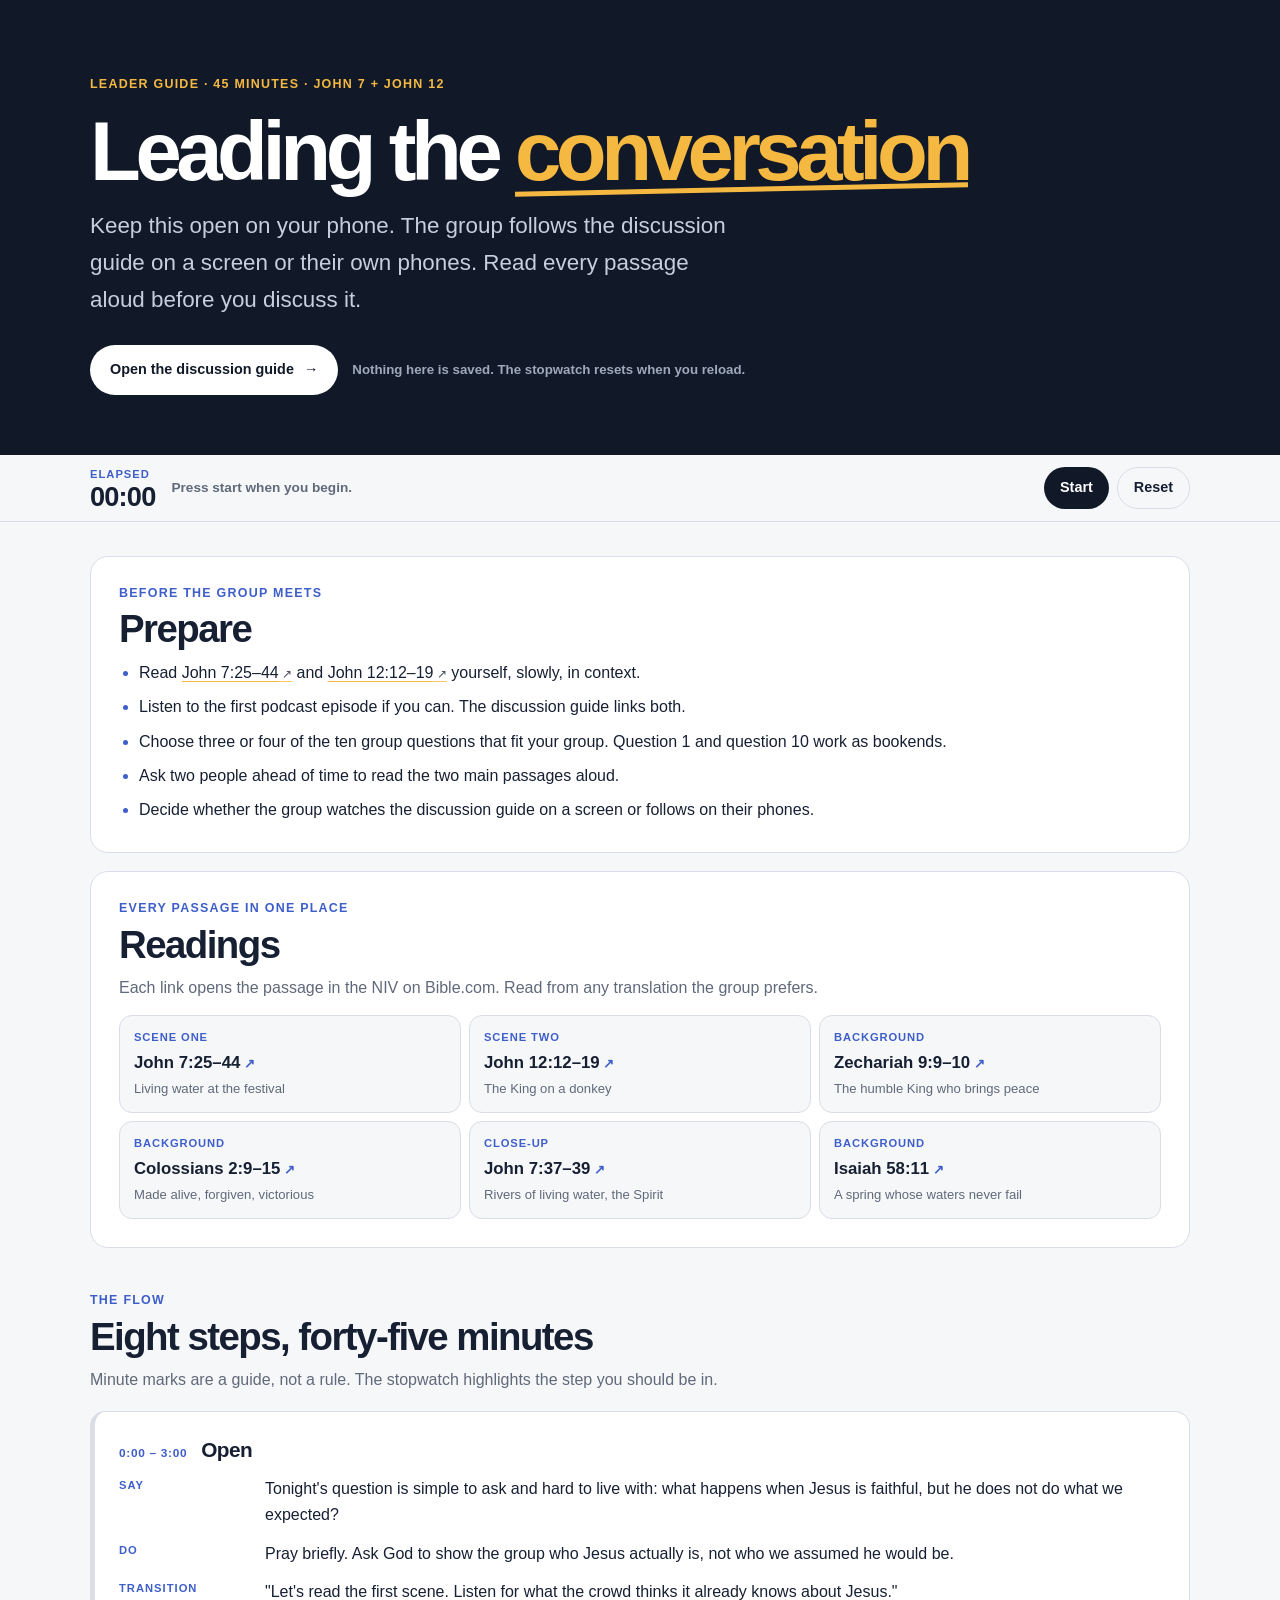
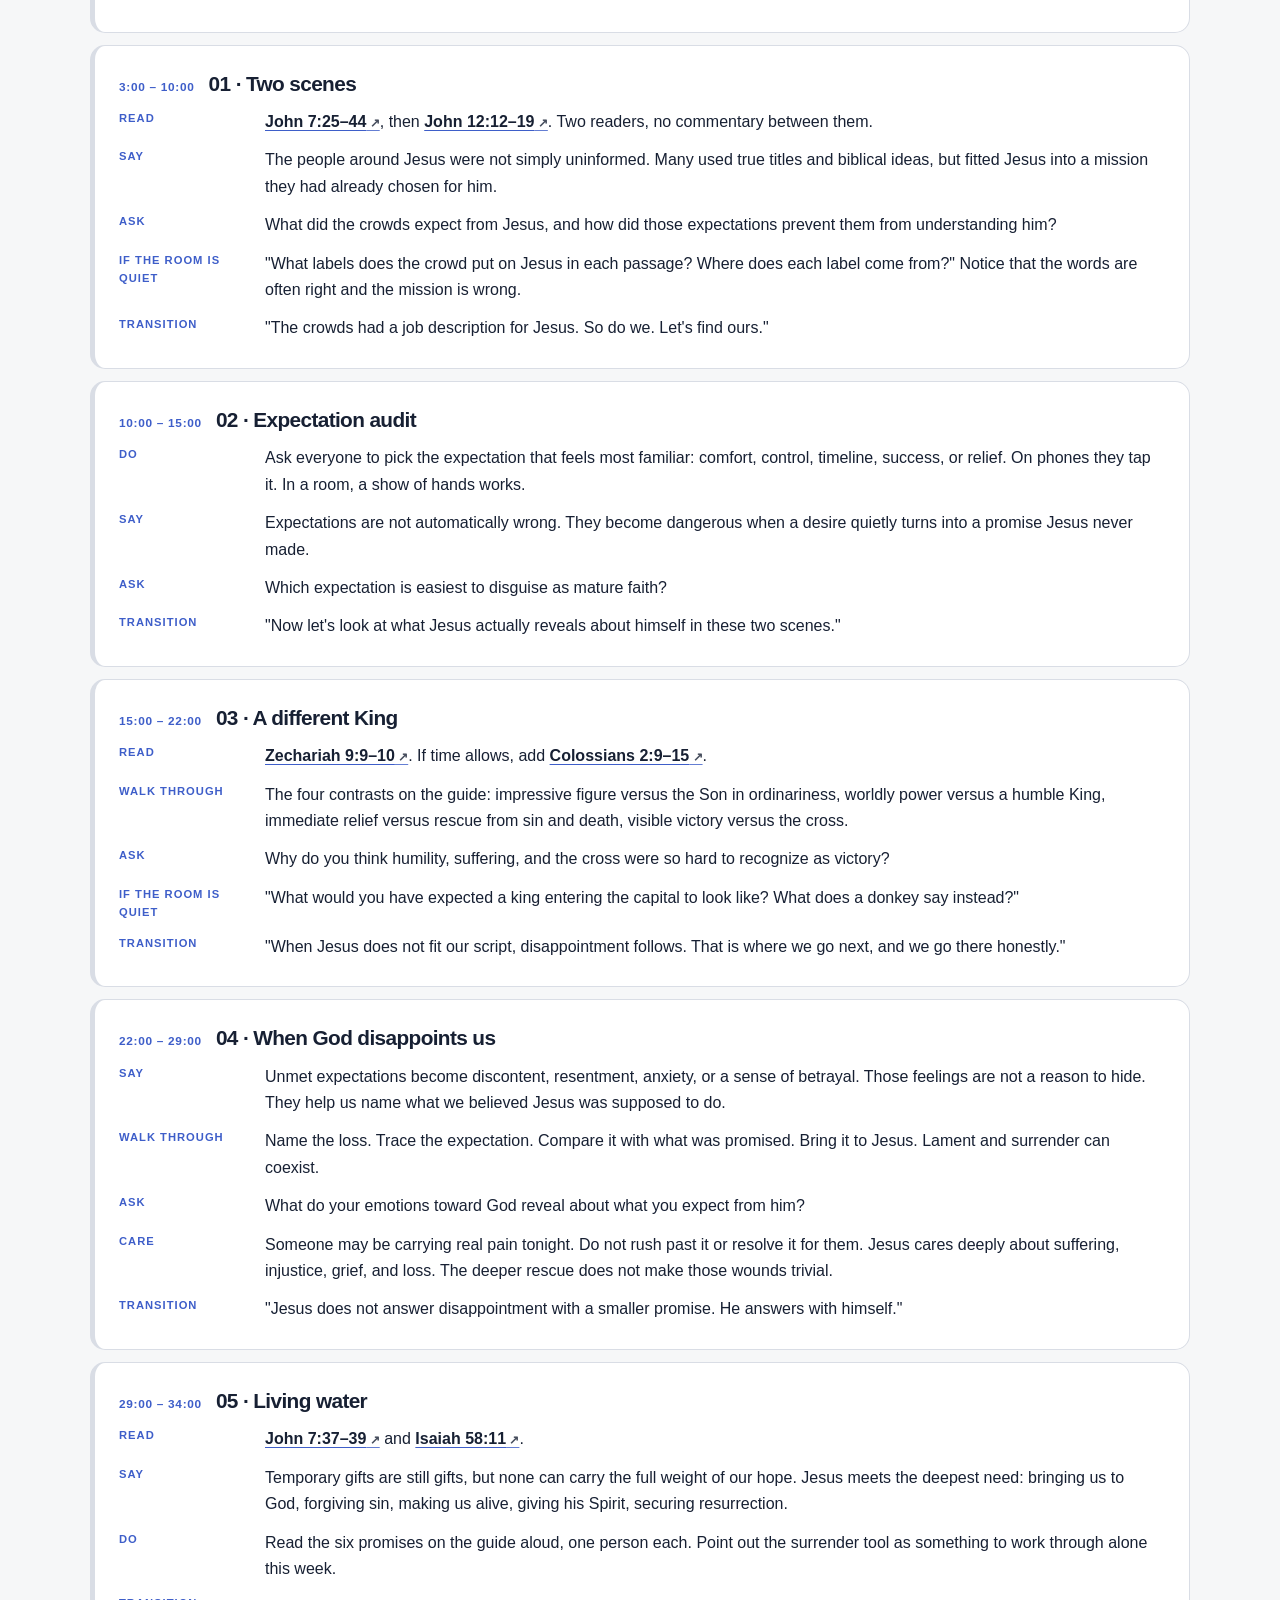
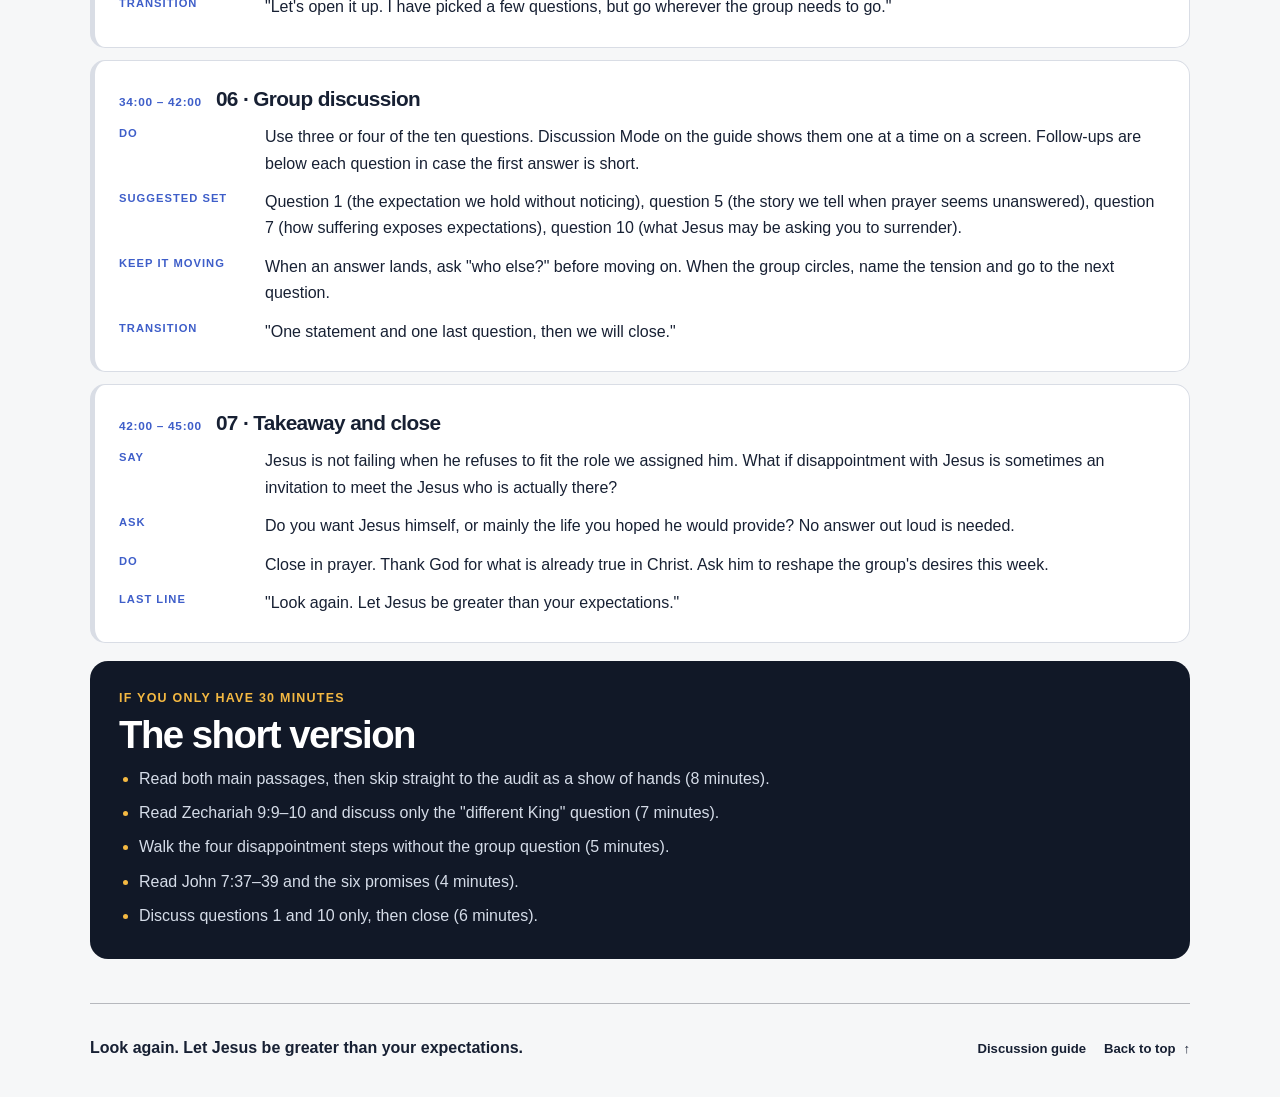
==== leader.html @ a80c746d "Add leader guide page and link every Scripture reference to Bible.com - leader.html: eight-step flow" ====
<!doctype html>
<html lang="en">
  <head>
    <meta charset="utf-8">
    <meta name="viewport" content="width=device-width, initial-scale=1">
    <meta name="theme-color" content="#111827">
    <meta name="description" content="Leader notes for the small-group discussion Are Your Expectations Keeping You from Jesus? Timings, readings, transitions, and a stopwatch.">
    <meta name="robots" content="noindex">
    <title>Leader Guide · Are Your Expectations Keeping You from Jesus?</title>
    <link rel="icon" type="image/svg+xml" href="data:image/svg+xml,%3Csvg xmlns='http://www.w3.org/2000/svg' viewBox='0 0 64 64'%3E%3Crect width='64' height='64' rx='16' fill='%23111827'/%3E%3Cpath d='M17 21h30M17 32h20M17 43h12' stroke='%23f5b942' stroke-width='6' stroke-linecap='round'/%3E%3C/svg%3E">
    <link rel="stylesheet" href="styles.css">
    <script src="leader.js" defer></script>
  </head>
  <body class="leader">
    <a class="skip-link" href="#flow">Skip to the flow</a>

    <header class="hero leader-hero" id="top">
      <div class="hero__inner shell">
        <p class="eyebrow">Leader guide · 45 minutes · John 7 + John 12</p>
        <h1>Leading the <span>conversation</span></h1>
        <p class="hero__prompt">Keep this open on your phone. The group follows the discussion guide on a screen or their own phones. Read every passage aloud before you discuss it.</p>
        <div class="hero__actions">
          <a class="button button--light" href="index.html">Open the discussion guide <span aria-hidden="true">→</span></a>
          <p>Nothing here is saved. The stopwatch resets when you reload.</p>
        </div>
      </div>
    </header>

    <div class="leader-bar" aria-label="Stopwatch">
      <div class="leader-bar__inner shell">
        <div class="leader-bar__clock">
          <span class="leader-bar__label">Elapsed</span>
          <strong id="clock" aria-live="off">00:00</strong>
        </div>
        <p class="leader-bar__now" id="clock-now" aria-live="polite">Press start when you begin.</p>
        <div class="leader-bar__actions">
          <button type="button" class="button button--navy" id="clock-toggle" aria-pressed="false">Start</button>
          <button type="button" class="button button--outline" id="clock-reset">Reset</button>
        </div>
      </div>
    </div>

    <main class="shell leader-main">
      <section class="leader-panel" aria-labelledby="prep-title">
        <p class="section-number">Before the group meets</p>
        <h2 id="prep-title">Prepare</h2>
        <ul class="leader-checklist">
          <li>Read <a class="verse-link" href="https://www.bible.com/bible/111/JHN.7.25-44.NIV" target="_blank" rel="noopener noreferrer">John 7:25–44</a> and <a class="verse-link" href="https://www.bible.com/bible/111/JHN.12.12-19.NIV" target="_blank" rel="noopener noreferrer">John 12:12–19</a> yourself, slowly, in context.</li>
          <li>Listen to the first podcast episode if you can. The discussion guide links both.</li>
          <li>Choose three or four of the ten group questions that fit your group. Question 1 and question 10 work as bookends.</li>
          <li>Ask two people ahead of time to read the two main passages aloud.</li>
          <li>Decide whether the group watches the discussion guide on a screen or follows on their phones.</li>
        </ul>
      </section>

      <section class="leader-panel leader-panel--passages" aria-labelledby="passages-title">
        <p class="section-number">Every passage in one place</p>
        <h2 id="passages-title">Readings</h2>
        <p class="leader-panel__note">Each link opens the passage in the NIV on Bible.com. Read from any translation the group prefers.</p>
        <ul class="leader-passages">
          <li><a href="https://www.bible.com/bible/111/JHN.7.25-44.NIV" target="_blank" rel="noopener noreferrer"><span>Scene one</span><strong>John 7:25–44</strong><small>Living water at the festival</small></a></li>
          <li><a href="https://www.bible.com/bible/111/JHN.12.12-19.NIV" target="_blank" rel="noopener noreferrer"><span>Scene two</span><strong>John 12:12–19</strong><small>The King on a donkey</small></a></li>
          <li><a href="https://www.bible.com/bible/111/ZEC.9.9-10.NIV" target="_blank" rel="noopener noreferrer"><span>Background</span><strong>Zechariah 9:9–10</strong><small>The humble King who brings peace</small></a></li>
          <li><a href="https://www.bible.com/bible/111/COL.2.9-15.NIV" target="_blank" rel="noopener noreferrer"><span>Background</span><strong>Colossians 2:9–15</strong><small>Made alive, forgiven, victorious</small></a></li>
          <li><a href="https://www.bible.com/bible/111/JHN.7.37-39.NIV" target="_blank" rel="noopener noreferrer"><span>Close-up</span><strong>John 7:37–39</strong><small>Rivers of living water, the Spirit</small></a></li>
          <li><a href="https://www.bible.com/bible/111/ISA.58.11.NIV" target="_blank" rel="noopener noreferrer"><span>Background</span><strong>Isaiah 58:11</strong><small>A spring whose waters never fail</small></a></li>
        </ul>
      </section>

      <section aria-labelledby="flow-title" id="flow">
        <header class="leader-flow-heading">
          <p class="section-number">The flow</p>
          <h2 id="flow-title">Eight steps, forty-five minutes</h2>
          <p>Minute marks are a guide, not a rule. The stopwatch highlights the step you should be in.</p>
        </header>

        <ol class="leader-flow">
          <li class="leader-step" data-start="0" data-end="3">
            <div class="leader-step__head">
              <span class="leader-step__time">0:00 – 3:00</span>
              <h3>Open</h3>
            </div>
            <dl>
              <dt>Say</dt>
              <dd>Tonight's question is simple to ask and hard to live with: what happens when Jesus is faithful, but he does not do what we expected?</dd>
              <dt>Do</dt>
              <dd>Pray briefly. Ask God to show the group who Jesus actually is, not who we assumed he would be.</dd>
              <dt>Transition</dt>
              <dd>"Let's read the first scene. Listen for what the crowd thinks it already knows about Jesus."</dd>
            </dl>
          </li>

          <li class="leader-step" data-start="3" data-end="10">
            <div class="leader-step__head">
              <span class="leader-step__time">3:00 – 10:00</span>
              <h3>01 · Two scenes</h3>
            </div>
            <dl>
              <dt>Read</dt>
              <dd><a class="verse-link" href="https://www.bible.com/bible/111/JHN.7.25-44.NIV" target="_blank" rel="noopener noreferrer">John 7:25–44</a>, then <a class="verse-link" href="https://www.bible.com/bible/111/JHN.12.12-19.NIV" target="_blank" rel="noopener noreferrer">John 12:12–19</a>. Two readers, no commentary between them.</dd>
              <dt>Say</dt>
              <dd>The people around Jesus were not simply uninformed. Many used true titles and biblical ideas, but fitted Jesus into a mission they had already chosen for him.</dd>
              <dt>Ask</dt>
              <dd>What did the crowds expect from Jesus, and how did those expectations prevent them from understanding him?</dd>
              <dt>If the room is quiet</dt>
              <dd>"What labels does the crowd put on Jesus in each passage? Where does each label come from?" Notice that the words are often right and the mission is wrong.</dd>
              <dt>Transition</dt>
              <dd>"The crowds had a job description for Jesus. So do we. Let's find ours."</dd>
            </dl>
          </li>

          <li class="leader-step" data-start="10" data-end="15">
            <div class="leader-step__head">
              <span class="leader-step__time">10:00 – 15:00</span>
              <h3>02 · Expectation audit</h3>
            </div>
            <dl>
              <dt>Do</dt>
              <dd>Ask everyone to pick the expectation that feels most familiar: comfort, control, timeline, success, or relief. On phones they tap it. In a room, a show of hands works.</dd>
              <dt>Say</dt>
              <dd>Expectations are not automatically wrong. They become dangerous when a desire quietly turns into a promise Jesus never made.</dd>
              <dt>Ask</dt>
              <dd>Which expectation is easiest to disguise as mature faith?</dd>
              <dt>Transition</dt>
              <dd>"Now let's look at what Jesus actually reveals about himself in these two scenes."</dd>
            </dl>
          </li>

          <li class="leader-step" data-start="15" data-end="22">
            <div class="leader-step__head">
              <span class="leader-step__time">15:00 – 22:00</span>
              <h3>03 · A different King</h3>
            </div>
            <dl>
              <dt>Read</dt>
              <dd><a class="verse-link" href="https://www.bible.com/bible/111/ZEC.9.9-10.NIV" target="_blank" rel="noopener noreferrer">Zechariah 9:9–10</a>. If time allows, add <a class="verse-link" href="https://www.bible.com/bible/111/COL.2.9-15.NIV" target="_blank" rel="noopener noreferrer">Colossians 2:9–15</a>.</dd>
              <dt>Walk through</dt>
              <dd>The four contrasts on the guide: impressive figure versus the Son in ordinariness, worldly power versus a humble King, immediate relief versus rescue from sin and death, visible victory versus the cross.</dd>
              <dt>Ask</dt>
              <dd>Why do you think humility, suffering, and the cross were so hard to recognize as victory?</dd>
              <dt>If the room is quiet</dt>
              <dd>"What would you have expected a king entering the capital to look like? What does a donkey say instead?"</dd>
              <dt>Transition</dt>
              <dd>"When Jesus does not fit our script, disappointment follows. That is where we go next, and we go there honestly."</dd>
            </dl>
          </li>

          <li class="leader-step" data-start="22" data-end="29">
            <div class="leader-step__head">
              <span class="leader-step__time">22:00 – 29:00</span>
              <h3>04 · When God disappoints us</h3>
            </div>
            <dl>
              <dt>Say</dt>
              <dd>Unmet expectations become discontent, resentment, anxiety, or a sense of betrayal. Those feelings are not a reason to hide. They help us name what we believed Jesus was supposed to do.</dd>
              <dt>Walk through</dt>
              <dd>Name the loss. Trace the expectation. Compare it with what was promised. Bring it to Jesus. Lament and surrender can coexist.</dd>
              <dt>Ask</dt>
              <dd>What do your emotions toward God reveal about what you expect from him?</dd>
              <dt>Care</dt>
              <dd>Someone may be carrying real pain tonight. Do not rush past it or resolve it for them. Jesus cares deeply about suffering, injustice, grief, and loss. The deeper rescue does not make those wounds trivial.</dd>
              <dt>Transition</dt>
              <dd>"Jesus does not answer disappointment with a smaller promise. He answers with himself."</dd>
            </dl>
          </li>

          <li class="leader-step" data-start="29" data-end="34">
            <div class="leader-step__head">
              <span class="leader-step__time">29:00 – 34:00</span>
              <h3>05 · Living water</h3>
            </div>
            <dl>
              <dt>Read</dt>
              <dd><a class="verse-link" href="https://www.bible.com/bible/111/JHN.7.37-39.NIV" target="_blank" rel="noopener noreferrer">John 7:37–39</a> and <a class="verse-link" href="https://www.bible.com/bible/111/ISA.58.11.NIV" target="_blank" rel="noopener noreferrer">Isaiah 58:11</a>.</dd>
              <dt>Say</dt>
              <dd>Temporary gifts are still gifts, but none can carry the full weight of our hope. Jesus meets the deepest need: bringing us to God, forgiving sin, making us alive, giving his Spirit, securing resurrection.</dd>
              <dt>Do</dt>
              <dd>Read the six promises on the guide aloud, one person each. Point out the surrender tool as something to work through alone this week.</dd>
              <dt>Transition</dt>
              <dd>"Let's open it up. I have picked a few questions, but go wherever the group needs to go."</dd>
            </dl>
          </li>

          <li class="leader-step" data-start="34" data-end="42">
            <div class="leader-step__head">
              <span class="leader-step__time">34:00 – 42:00</span>
              <h3>06 · Group discussion</h3>
            </div>
            <dl>
              <dt>Do</dt>
              <dd>Use three or four of the ten questions. Discussion Mode on the guide shows them one at a time on a screen. Follow-ups are below each question in case the first answer is short.</dd>
              <dt>Suggested set</dt>
              <dd>Question 1 (the expectation we hold without noticing), question 5 (the story we tell when prayer seems unanswered), question 7 (how suffering exposes expectations), question 10 (what Jesus may be asking you to surrender).</dd>
              <dt>Keep it moving</dt>
              <dd>When an answer lands, ask "who else?" before moving on. When the group circles, name the tension and go to the next question.</dd>
              <dt>Transition</dt>
              <dd>"One statement and one last question, then we will close."</dd>
            </dl>
          </li>

          <li class="leader-step" data-start="42" data-end="45">
            <div class="leader-step__head">
              <span class="leader-step__time">42:00 – 45:00</span>
              <h3>07 · Takeaway and close</h3>
            </div>
            <dl>
              <dt>Say</dt>
              <dd>Jesus is not failing when he refuses to fit the role we assigned him. What if disappointment with Jesus is sometimes an invitation to meet the Jesus who is actually there?</dd>
              <dt>Ask</dt>
              <dd>Do you want Jesus himself, or mainly the life you hoped he would provide? No answer out loud is needed.</dd>
              <dt>Do</dt>
              <dd>Close in prayer. Thank God for what is already true in Christ. Ask him to reshape the group's desires this week.</dd>
              <dt>Last line</dt>
              <dd>"Look again. Let Jesus be greater than your expectations."</dd>
            </dl>
          </li>
        </ol>
      </section>

      <section class="leader-panel leader-panel--short" aria-labelledby="short-title">
        <p class="section-number">If you only have 30 minutes</p>
        <h2 id="short-title">The short version</h2>
        <ul class="leader-checklist">
          <li>Read both main passages, then skip straight to the audit as a show of hands (8 minutes).</li>
          <li>Read Zechariah 9:9–10 and discuss only the "different King" question (7 minutes).</li>
          <li>Walk the four disappointment steps without the group question (5 minutes).</li>
          <li>Read John 7:37–39 and the six promises (4 minutes).</li>
          <li>Discuss questions 1 and 10 only, then close (6 minutes).</li>
        </ul>
      </section>

      <footer class="site-footer leader-footer">
        <p>Look again. Let Jesus be greater than your expectations.</p>
        <div class="site-footer__links">
          <a href="index.html">Discussion guide</a>
          <a href="#top">Back to top <span aria-hidden="true">↑</span></a>
        </div>
      </footer>
    </main>
  </body>
</html>
---- styles.css ----
:root {
  color-scheme: light;
  --navy: #111827;
  --navy-soft: #1b2740;
  --paper: #f6f7f8;
  --white: #ffffff;
  --card: #ffffff;
  --soft: #e9edf3;
  --ink: #172033;
  --muted: #60697a;
  --line: #d9dde5;
  --yellow: #f5b942;
  --yellow-soft: #fff2ca;
  --blue: #3e5ec9;
  --radius: 18px;
  --shell: 1100px;
  --font: Inter, ui-sans-serif, -apple-system, BlinkMacSystemFont, "Segoe UI", sans-serif;
}

*,
*::before,
*::after {
  box-sizing: border-box;
}

html {
  scroll-behavior: smooth;
}

body {
  margin: 0;
  background: var(--paper);
  color: var(--ink);
  font-family: var(--font);
  font-size: 16px;
  line-height: 1.65;
  -webkit-font-smoothing: antialiased;
}

body.dialog-open {
  overflow: hidden;
}

button,
a {
  -webkit-tap-highlight-color: transparent;
}

button {
  font: inherit;
}

.shell {
  width: min(100% - 34px, var(--shell));
  margin-inline: auto;
}

.skip-link {
  position: fixed;
  z-index: 100;
  top: 10px;
  left: 10px;
  transform: translateY(-160%);
  padding: 10px 14px;
  border-radius: 10px;
  background: var(--yellow);
  color: var(--navy);
  font-weight: 800;
}

.skip-link:focus {
  transform: translateY(0);
}

.hero {
  min-height: min(760px, 100vh);
  min-height: min(760px, 100svh);
  display: grid;
  align-items: center;
  overflow: hidden;
  background: var(--navy);
  color: var(--white);
}

.hero__inner {
  padding-block: 54px 44px;
}

.eyebrow,
.section-number,
.scene-card__label,
.big-question > p {
  margin: 0;
  color: var(--yellow);
  font-size: 0.78rem;
  font-weight: 800;
  letter-spacing: 0.1em;
  line-height: 1.35;
  text-transform: uppercase;
}

.hero h1 {
  max-width: 940px;
  margin: 20px 0 18px;
  font-size: clamp(2.8rem, 12.8vw, 7rem);
  font-weight: 700;
  letter-spacing: -0.065em;
  line-height: 0.93;
  text-wrap: balance;
}

.hero h1 span {
  position: relative;
  color: var(--yellow);
}

.hero h1 span::after {
  content: "";
  position: absolute;
  right: 0;
  bottom: 0.08em;
  left: 0;
  height: 0.055em;
  background: currentColor;
  transform: rotate(-1.2deg);
}

.hero__prompt {
  max-width: 650px;
  margin: 0 0 26px;
  color: #c7cfdd;
  font-size: clamp(1.05rem, 4.4vw, 1.4rem);
}

.passage-pair {
  max-width: 760px;
  display: grid;
  gap: 1px;
  overflow: hidden;
  border: 1px solid rgba(255, 255, 255, 0.14);
  border-radius: var(--radius);
  background: rgba(255, 255, 255, 0.14);
}

.passage-pair article {
  padding: 17px 18px;
  background: var(--navy-soft);
}

.passage-pair span,
.passage-pair strong,
.passage-pair p {
  display: block;
}

.passage-pair span {
  color: #9ea9bc;
  font-size: 0.74rem;
  font-weight: 800;
  letter-spacing: 0.08em;
  text-transform: uppercase;
}

.passage-pair strong {
  margin-top: 3px;
  font-size: 1.22rem;
}

.passage-pair p {
  margin: 2px 0 0;
  color: #bec7d6;
  font-size: 0.88rem;
}

.hero__actions {
  display: flex;
  flex-direction: column;
  align-items: flex-start;
  gap: 14px;
  margin-top: 24px;
}

.hero__actions > p {
  margin: 0;
  color: #9ea9bc;
  font-size: 0.83rem;
  font-weight: 600;
}

.button {
  min-height: 48px;
  display: inline-flex;
  align-items: center;
  justify-content: center;
  gap: 10px;
  border: 1px solid transparent;
  border-radius: 999px;
  padding: 12px 19px;
  font-size: 0.9rem;
  font-weight: 800;
  text-decoration: none;
}

.button--light {
  background: var(--white);
  color: var(--navy);
}

.button--navy {
  border: 0;
  background: var(--navy);
  color: #ffffff;
  cursor: pointer;
}

.button--outline {
  border-color: var(--line);
  background: transparent;
  color: var(--ink);
  cursor: pointer;
}

.button:focus-visible,
.section-nav a:focus-visible,
.audit-option:focus-visible,
.surrender-list button:focus-visible,
.question-card button:focus-visible,
.discussion-dialog button:focus-visible,
.source-links a:focus-visible {
  outline: 3px solid var(--yellow);
  outline-offset: 3px;
}

.button:active,
.section-nav a:active,
.audit-option:active,
.surrender-list button:active,
.question-card button:active,
.source-links a:active {
  transform: translateY(1px);
}

.section-nav {
  position: sticky;
  z-index: 50;
  top: 0;
  height: 60px;
  border-bottom: 1px solid var(--line);
  background: var(--paper);
  background: color-mix(in srgb, var(--paper) 92%, transparent);
  -webkit-backdrop-filter: blur(16px);
  backdrop-filter: blur(16px);
}

.reading-progress {
  position: absolute;
  right: 0;
  bottom: 0;
  left: 0;
  height: 2px;
}

.reading-progress span {
  display: block;
  width: 0;
  height: 100%;
  background: var(--blue);
}

.section-nav__scroll {
  height: 100%;
  display: flex;
  align-items: center;
  gap: 8px;
  overflow-x: auto;
  scrollbar-width: none;
  scroll-snap-type: x proximity;
}

.section-nav__scroll::-webkit-scrollbar {
  display: none;
}

.section-nav a {
  min-height: 38px;
  flex: 0 0 auto;
  display: inline-flex;
  align-items: center;
  gap: 7px;
  border: 1px solid var(--line);
  border-radius: 999px;
  padding: 8px 13px;
  background: var(--card);
  color: var(--muted);
  font-size: 0.8rem;
  font-weight: 700;
  line-height: 1;
  scroll-snap-align: center;
  text-decoration: none;
}

.section-nav a span {
  color: var(--blue);
  font-size: 0.72rem;
}

.section-nav a[aria-current="true"] {
  border-color: var(--navy);
  background: var(--navy);
  color: #ffffff;
}

.section-nav a[aria-current="true"] span {
  color: var(--yellow);
}

.content-section {
  padding-block: 82px;
  scroll-margin-top: 74px;
}

.content-section + .content-section {
  border-top: 1px solid var(--line);
}

.section-heading {
  max-width: 790px;
  margin-bottom: 28px;
}

.section-heading h2 {
  margin: 12px 0 15px;
  font-size: clamp(2rem, 8vw, 4.3rem);
  letter-spacing: -0.055em;
  line-height: 1.02;
}

.section-heading > p:last-child {
  margin: 0;
  color: var(--muted);
  font-size: 1.05rem;
}

.section-number {
  color: var(--blue);
}

.scene-grid {
  display: grid;
  gap: 12px;
}

.scene-card {
  min-height: 280px;
  display: flex;
  flex-direction: column;
  justify-content: flex-end;
  padding: 24px 21px;
  border: 1px solid var(--line);
  border-radius: var(--radius);
  background: var(--card);
}

.scene-card--accent {
  border-color: var(--yellow);
  background: var(--yellow-soft);
}

.scene-card__label {
  color: var(--blue);
}

.scene-card h3 {
  margin: 10px 0 9px;
  font-size: 1.55rem;
  letter-spacing: -0.035em;
  line-height: 1.1;
}

.scene-card p:last-child {
  margin: 0;
  color: var(--muted);
}

.big-question {
  margin-top: 16px;
  padding: 26px 22px;
  border-radius: var(--radius);
  background: var(--navy);
  color: var(--white);
}

.big-question h3 {
  max-width: 820px;
  margin: 12px 0 0;
  font-size: clamp(1.55rem, 6vw, 2.7rem);
  letter-spacing: -0.035em;
  line-height: 1.22;
  text-wrap: balance;
}

.audit-section {
  background: var(--card);
}

.audit-layout {
  display: grid;
  gap: 18px;
}

.audit-options {
  display: grid;
  gap: 9px;
}

.audit-option {
  width: 100%;
  min-height: 88px;
  display: grid;
  grid-template-columns: 32px 1fr;
  align-items: center;
  column-gap: 8px;
  border: 1px solid var(--line);
  border-radius: 14px;
  padding: 15px 16px;
  background: var(--paper);
  color: var(--ink);
  cursor: pointer;
  text-align: left;
  transition: border-color 160ms ease, background-color 160ms ease, transform 160ms ease;
}

.audit-option:hover {
  transform: translateY(-1px);
}

.audit-option[aria-pressed="true"] {
  border-color: var(--yellow);
  background: var(--yellow-soft);
}

.audit-option > span {
  grid-row: 1 / 3;
  color: var(--blue);
  font-size: 0.77rem;
  font-weight: 800;
}

.audit-option strong,
.audit-option small {
  display: block;
}

.audit-option strong {
  font-size: 1rem;
}

.audit-option small {
  color: var(--muted);
  font-size: 0.82rem;
  line-height: 1.45;
}

.audit-response {
  min-height: 330px;
  display: flex;
  flex-direction: column;
  justify-content: flex-end;
  padding: 26px 22px;
  border-radius: var(--radius);
  background: var(--navy);
  color: #ffffff;
}

.audit-response__label,
.audit-prompt span {
  color: var(--yellow);
  font-size: 0.76rem;
  font-weight: 800;
  letter-spacing: 0.09em;
  text-transform: uppercase;
}

.audit-response h3 {
  margin: 10px 0 8px;
  font-size: clamp(1.6rem, 6vw, 2.5rem);
  letter-spacing: -0.04em;
  line-height: 1.1;
}

.audit-response > p:not(.audit-response__label) {
  margin: 0;
  color: #bdc6d5;
}

.audit-prompt {
  margin-top: 25px;
  padding-top: 19px;
  border-top: 1px solid rgba(255, 255, 255, 0.16);
}

.audit-prompt p {
  margin: 6px 0 0;
  font-size: 1.05rem;
  font-weight: 700;
  line-height: 1.4;
}

.discussion-prompt {
  display: grid;
  gap: 8px;
  margin-top: 18px;
  padding: 20px 0;
  border-block: 1px solid var(--line);
}

.discussion-prompt span {
  color: var(--blue);
  font-size: 0.76rem;
  font-weight: 800;
  letter-spacing: 0.08em;
  text-transform: uppercase;
}

.discussion-prompt p {
  margin: 0;
  font-size: clamp(1.25rem, 4.8vw, 1.75rem);
  font-weight: 700;
  letter-spacing: -0.025em;
  line-height: 1.3;
}

.expectation-contrast {
  overflow: hidden;
  border: 1px solid var(--line);
  border-radius: var(--radius);
  background: var(--line);
}

.contrast-heading {
  position: absolute;
  width: 1px;
  height: 1px;
  overflow: hidden;
  clip: rect(0 0 0 0);
  clip-path: inset(50%);
  white-space: nowrap;
}

.expectation-contrast article {
  display: grid;
  justify-items: start;
  gap: 8px;
  padding: 22px 20px;
  background: var(--card);
}

.expectation-contrast article + article {
  margin-top: 1px;
}

.expectation-contrast article p {
  margin: 0;
}

.expectation-contrast article p:first-child {
  color: var(--muted);
}

.expectation-contrast article p:last-child {
  font-weight: 700;
}

.expectation-contrast article > span {
  color: var(--blue);
  font-size: 1.2rem;
  transform: rotate(90deg);
}

.reference-strip {
  display: flex;
  flex-wrap: wrap;
  gap: 8px;
  margin-top: 18px;
}

.reference-strip a {
  min-height: 36px;
  text-decoration: none;
  display: inline-flex;
  align-items: center;
  border: 1px solid var(--line);
  border-radius: 999px;
  padding: 8px 12px;
  background: var(--card);
  color: var(--muted);
  font-size: 0.8rem;
  font-weight: 700;
}

.reference-strip a::after {
  content: "↗";
  margin-left: 6px;
  font-size: 0.85em;
  color: var(--blue);
}

.reference-strip a:hover {
  border-color: var(--navy);
  color: var(--ink);
}

.statement-card {
  margin: 34px 0;
  padding: 0 0 0 21px;
  border-left: 5px solid var(--yellow);
}

.statement-card p {
  max-width: 850px;
  margin: 0;
  font-size: clamp(1.65rem, 6vw, 3.1rem);
  font-weight: 700;
  letter-spacing: -0.045em;
  line-height: 1.17;
}

.big-question--yellow {
  background: var(--yellow);
  color: var(--navy);
}

.big-question--yellow > p {
  color: var(--navy);
}

.disappointment-section {
  border-top: 0;
  background: var(--navy);
  color: #ffffff;
}

.section-heading--light > p:last-child {
  color: #bdc6d5;
}

.section-heading--light .section-number {
  color: var(--yellow);
}

.diagnostic-grid {
  display: grid;
  gap: 1px;
  overflow: hidden;
  border: 1px solid rgba(255, 255, 255, 0.14);
  border-radius: var(--radius);
  background: rgba(255, 255, 255, 0.14);
}

.diagnostic-grid article {
  padding: 23px 20px;
  background: var(--navy-soft);
}

.diagnostic-grid span {
  color: var(--yellow);
  font-size: 0.76rem;
  font-weight: 800;
}

.diagnostic-grid h3 {
  margin: 18px 0 7px;
  font-size: 1.23rem;
  letter-spacing: -0.02em;
}

.diagnostic-grid p {
  margin: 0;
  color: #bdc6d5;
  font-size: 0.94rem;
}

.nuance-card {
  margin-top: 18px;
  padding: 22px 20px;
  border: 1px solid rgba(245, 185, 66, 0.45);
  border-radius: var(--radius);
  background: rgba(245, 185, 66, 0.08);
}

.nuance-card p {
  margin: 0;
}

.nuance-card .nuance-card__title {
  margin: 0 0 8px;
  color: var(--yellow);
  font-size: 0.78rem;
  font-weight: 800;
  letter-spacing: 0.09em;
  text-transform: uppercase;
}

.nuance-card p:last-child {
  color: #d5dbe5;
}

.big-question--outline {
  border: 1px solid rgba(255, 255, 255, 0.2);
  background: transparent;
}

.living-water-grid {
  display: grid;
  gap: 20px;
}

.living-water-copy {
  padding: 24px 21px;
  border: 1px solid var(--line);
  border-radius: var(--radius);
  background: var(--card);
}

.living-water-copy p {
  margin: 0;
  color: var(--muted);
}

.living-water-copy p + p {
  margin-top: 16px;
}

.promise-stack {
  overflow: hidden;
  border: 1px solid var(--line);
  border-radius: var(--radius);
  background: var(--card);
}

.promise-stack__label {
  margin: 0;
  padding: 18px 19px;
  border-bottom: 1px solid var(--line);
  color: var(--blue);
  font-size: 0.77rem;
  font-weight: 800;
  letter-spacing: 0.08em;
  text-transform: uppercase;
}

.promise-stack > div {
  min-height: 55px;
  display: grid;
  grid-template-columns: 30px 1fr;
  align-items: center;
  gap: 8px;
  padding: 10px 18px;
}

.promise-stack > div + div {
  border-top: 1px solid var(--line);
}

.promise-stack span {
  color: var(--blue);
  font-size: 0.73rem;
  font-weight: 800;
}

.promise-stack p {
  margin: 0;
  font-weight: 700;
}

.surrender-tool {
  margin-top: 60px;
  padding: 25px 21px;
  border-radius: 24px;
  background: var(--navy);
  color: #ffffff;
}

.surrender-tool > header h3 {
  margin: 8px 0 5px;
  font-size: clamp(1.55rem, 5.5vw, 2.4rem);
  letter-spacing: -0.04em;
  line-height: 1.1;
}

.surrender-tool > header > p:last-child {
  margin: 0 0 20px;
  color: #aeb8c8;
  font-size: 0.9rem;
}

.surrender-tool .section-number {
  color: var(--yellow);
}

.surrender-list {
  display: grid;
  gap: 8px;
}

.surrender-item > p {
  display: none;
}

.surrender-list button {
  width: 100%;
  min-height: 80px;
  display: grid;
  grid-template-columns: 27px 1fr 32px;
  align-items: center;
  gap: 8px;
  border: 1px solid rgba(255, 255, 255, 0.14);
  border-radius: 13px;
  padding: 13px 14px;
  background: var(--navy-soft);
  color: #ffffff;
  cursor: pointer;
  text-align: left;
}

.surrender-list button[aria-expanded="true"] {
  border-color: var(--yellow);
  background: #26334d;
}

.surrender-list button > span {
  grid-row: 1 / 3;
  color: var(--yellow);
  font-size: 0.73rem;
  font-weight: 800;
}

.surrender-list strong,
.surrender-list small {
  display: block;
}

.surrender-list small {
  color: #aeb8c8;
  font-size: 0.78rem;
  line-height: 1.4;
}

.surrender-list i {
  grid-column: 3;
  grid-row: 1 / 3;
  width: 30px;
  height: 30px;
  display: grid;
  place-items: center;
  border: 1px solid rgba(255, 255, 255, 0.2);
  border-radius: 50%;
  color: var(--yellow);
  font-size: 1.15rem;
  font-style: normal;
  transition: transform 160ms ease;
}

.surrender-list button[aria-expanded="true"] i {
  transform: rotate(45deg);
}

.surrender-response {
  min-height: 52px;
  margin: 18px 0 0;
  color: #d7deea;
  font-size: 1rem;
  font-weight: 600;
}

.group-section {
  background: var(--soft);
}

.section-heading--action .button {
  margin-top: 22px;
}

.question-list {
  display: grid;
  gap: 11px;
}

.question-card {
  padding: 21px 19px;
  border: 1px solid var(--line);
  border-radius: 15px;
  background: var(--card);
}

.question-card > span {
  color: var(--blue);
  font-size: 0.76rem;
  font-weight: 800;
}

.question-card h3 {
  margin: 10px 0 8px;
  font-size: 1.13rem;
  letter-spacing: -0.022em;
  line-height: 1.4;
}

.question-card button,
.dialog-followup {
  min-height: 44px;
  display: inline-flex;
  align-items: center;
  gap: 8px;
  margin: 4px 0 -5px;
  border: 0;
  padding: 7px 0;
  background: transparent;
  color: var(--blue);
  cursor: pointer;
  font-size: 0.8rem;
  font-weight: 800;
}

.question-card button i,
.dialog-followup i {
  font-size: 1.15rem;
  font-style: normal;
  font-weight: 500;
  transition: transform 160ms ease;
}

.question-card button[aria-expanded="true"] i,
.dialog-followup[aria-expanded="true"] i {
  transform: rotate(45deg);
}

.question-card > p {
  margin: 13px 0 0;
  padding-top: 13px;
  border-top: 1px solid var(--line);
  color: var(--muted);
}

.takeaway-section {
  padding-block: 82px 26px;
  scroll-margin-top: 60px;
  background: var(--yellow);
  color: var(--navy);
}

.takeaway-heading {
  max-width: 980px;
  margin-bottom: 36px;
}

.takeaway-heading .section-number {
  color: var(--navy);
}

.takeaway-heading h2 {
  margin: 13px 0 0;
  font-size: clamp(2.25rem, 9vw, 5.4rem);
  letter-spacing: -0.06em;
  line-height: 0.98;
  text-wrap: balance;
}

.takeaway-grid {
  display: grid;
  gap: 20px;
}

.takeaway-copy {
  padding: 24px 21px;
  border: 1px solid rgba(17, 24, 39, 0.24);
  border-radius: var(--radius);
  background: rgba(255, 255, 255, 0.28);
}

.takeaway-copy > p {
  margin: 0;
}

.takeaway-copy blockquote {
  margin: 25px 0 0;
  padding-top: 22px;
  border-top: 1px solid rgba(17, 24, 39, 0.22);
  font-size: clamp(1.45rem, 5.4vw, 2.25rem);
  font-weight: 700;
  letter-spacing: -0.035em;
  line-height: 1.25;
}

.response-list {
  padding: 23px 20px;
  border-radius: var(--radius);
  background: var(--navy);
  color: #ffffff;
}

.response-list > p {
  margin: 0 0 11px;
  color: var(--yellow);
  font-size: 0.77rem;
  font-weight: 800;
  letter-spacing: 0.09em;
  text-transform: uppercase;
}

.response-list ol {
  margin: 0;
  padding: 0;
  list-style: none;
}

.response-list li {
  min-height: 43px;
  display: grid;
  grid-template-columns: 28px 1fr;
  align-items: baseline;
  gap: 8px;
  padding-block: 9px;
  color: #d5dce8;
}

.response-list li + li {
  border-top: 1px solid rgba(255, 255, 255, 0.1);
}

.response-list li span {
  color: var(--yellow);
  font-size: 0.72rem;
  font-weight: 800;
}

.final-question {
  margin-top: 18px;
  padding: 30px 22px;
  border: 2px solid var(--navy);
  border-radius: var(--radius);
}

.final-question p {
  margin: 0;
  font-size: 0.77rem;
  font-weight: 800;
  letter-spacing: 0.09em;
  text-transform: uppercase;
}

.final-question h3 {
  max-width: 900px;
  margin: 12px 0 0;
  font-size: clamp(1.75rem, 6.5vw, 3.4rem);
  letter-spacing: -0.045em;
  line-height: 1.12;
}

.source-section {
  margin-top: 65px;
  padding-top: 52px;
  border-top: 1px solid rgba(17, 24, 39, 0.28);
}

.source-section > div:first-child h2 {
  margin: 9px 0 7px;
  font-size: clamp(2rem, 7vw, 3.5rem);
  letter-spacing: -0.05em;
  line-height: 1;
}

.source-section > div:first-child > p:last-child {
  max-width: 650px;
  margin: 0;
}

.source-links {
  display: grid;
  gap: 9px;
  margin-top: 24px;
}

.source-links a {
  min-height: 94px;
  color: inherit;
  display: flex;
  flex-direction: column;
  justify-content: center;
  border: 1px solid rgba(17, 24, 39, 0.26);
  border-radius: 14px;
  padding: 16px 18px;
  background: rgba(255, 255, 255, 0.3);
  text-decoration: none;
  transition: background-color 160ms ease, transform 160ms ease;
}

.source-links a:hover {
  background: rgba(255, 255, 255, 0.55);
  transform: translateY(-1px);
}

.source-links span {
  font-size: 0.74rem;
  font-weight: 800;
  letter-spacing: 0.07em;
  text-transform: uppercase;
}

.source-links strong {
  margin-top: 5px;
  line-height: 1.35;
}

.scripture-list {
  display: grid;
  grid-template-columns: repeat(2, 1fr);
  gap: 1px;
  overflow: hidden;
  margin: 16px 0 0;
  padding: 1px;
  border: 1px solid rgba(17, 24, 39, 0.25);
  border-radius: var(--radius);
  background: rgba(17, 24, 39, 0.25);
  list-style: none;
}

.scripture-list li {
  background: var(--yellow);
}

.scripture-list a {
  min-height: 76px;
  display: flex;
  flex-direction: column;
  justify-content: center;
  padding: 14px 16px;
  color: inherit;
  text-decoration: none;
  transition: background-color 160ms ease;
}

.scripture-list a:hover {
  background: rgba(255, 255, 255, 0.3);
}

.scripture-list a:focus-visible {
  outline: 3px solid var(--navy);
  outline-offset: -4px;
}

.scripture-list strong::after {
  content: " ↗";
  font-size: 0.8em;
}

.scripture-list span {
  font-size: 0.72rem;
  font-weight: 800;
  letter-spacing: 0.06em;
  text-transform: uppercase;
}

.scripture-list strong {
  font-size: 1.05rem;
}

.site-footer {
  display: flex;
  flex-direction: column;
  align-items: flex-start;
  gap: 20px;
  margin-top: 65px;
  padding-top: 23px;
  border-top: 1px solid rgba(17, 24, 39, 0.28);
}

.site-footer p {
  margin: 0;
  font-weight: 700;
}

.site-footer a {
  min-height: 44px;
  color: inherit;
  display: inline-flex;
  align-items: center;
  gap: 8px;
  font-size: 0.82rem;
  font-weight: 800;
  text-decoration: none;
}

.discussion-dialog {
  width: 100%;
  max-width: none;
  height: 100%;
  max-height: none;
  margin: 0;
  border: 0;
  padding: 0;
  background: var(--paper);
  color: var(--ink);
}

.discussion-dialog::backdrop {
  background: rgba(5, 9, 18, 0.8);
}

.dialog-layout {
  min-height: 100%;
  display: grid;
  grid-template-rows: auto auto 1fr auto;
}

.dialog-layout > header,
.dialog-question,
.dialog-layout > footer {
  width: min(100% - 34px, 880px);
  margin-inline: auto;
}

.dialog-layout > header {
  min-height: 82px;
  display: flex;
  align-items: center;
  justify-content: space-between;
  gap: 18px;
}

.dialog-layout > header p {
  margin: 0;
  color: var(--blue);
  font-size: 0.77rem;
  font-weight: 800;
  letter-spacing: 0.09em;
  text-transform: uppercase;
}

.dialog-layout > header span {
  color: var(--muted);
  font-size: 0.78rem;
  font-weight: 600;
}

.dialog-layout > header button {
  width: 46px;
  height: 46px;
  display: grid;
  place-items: center;
  border: 1px solid var(--line);
  border-radius: 50%;
  background: transparent;
  color: var(--ink);
  cursor: pointer;
  font-size: 1.65rem;
  line-height: 1;
}

.dialog-progress {
  height: 3px;
  background: var(--line);
}

.dialog-progress span {
  display: block;
  width: 10%;
  height: 100%;
  background: var(--yellow);
  transition: width 180ms ease;
}

.dialog-question {
  display: flex;
  flex-direction: column;
  justify-content: center;
  padding-block: 40px;
}

.dialog-question > p:first-child {
  margin: 0;
  color: var(--blue);
  font-size: 0.77rem;
  font-weight: 800;
  letter-spacing: 0.09em;
  text-transform: uppercase;
}

.dialog-question h2 {
  max-width: 850px;
  margin: 14px 0 18px;
  font-size: clamp(2rem, 8vw, 4.4rem);
  letter-spacing: -0.055em;
  line-height: 1.08;
  text-wrap: balance;
}

.dialog-followup {
  align-self: flex-start;
  color: var(--blue);
}

#dialog-followup {
  max-width: 700px;
  margin: 20px 0 0;
  padding-top: 18px;
  border-top: 1px solid var(--line);
  color: var(--muted);
  font-size: clamp(1.08rem, 4vw, 1.35rem);
}

.dialog-layout > footer {
  min-height: 88px;
  display: grid;
  grid-template-columns: 1fr 1fr;
  align-items: center;
  gap: 9px;
  padding-block: 14px;
  border-top: 1px solid var(--line);
}

.dialog-layout > footer .button {
  width: 100%;
}

.dialog-layout > footer .button:disabled {
  cursor: not-allowed;
  opacity: 0.38;
}

.noscript {
  position: fixed;
  z-index: 100;
  right: 12px;
  bottom: 12px;
  left: 12px;
  margin: 0;
  padding: 12px 14px;
  border-radius: 12px;
  background: var(--navy);
  color: #ffffff;
  font-size: 0.85rem;
}

@media (min-width: 650px) {
  .shell {
    width: min(100% - 56px, var(--shell));
  }

  .hero__inner {
    padding-block: 76px 60px;
  }

  .passage-pair,
  .scene-grid {
    grid-template-columns: repeat(2, 1fr);
  }

  .hero__actions {
    flex-direction: row;
    align-items: center;
  }

  .content-section {
    padding-block: 110px;
  }

  .scene-card {
    padding: 30px;
  }

  .big-question {
    padding: 34px;
  }

  .audit-response {
    padding: 32px;
  }

  .expectation-contrast article {
    grid-template-columns: 1fr 32px 1fr;
    align-items: center;
    justify-items: stretch;
    gap: 14px;
    padding: 23px 26px;
  }

  .expectation-contrast article > span {
    text-align: center;
    transform: none;
  }

  .contrast-heading {
    position: static;
    width: auto;
    height: auto;
    overflow: visible;
    clip: auto;
    clip-path: none;
    white-space: normal;
    display: grid;
    grid-template-columns: 1fr 32px 1fr;
    gap: 14px;
    padding: 12px 26px;
    background: var(--navy);
    color: #ffffff;
  }

  .contrast-heading p {
    margin: 0;
    font-size: 0.75rem;
    font-weight: 800;
    letter-spacing: 0.08em;
    text-transform: uppercase;
  }

  .contrast-heading p:last-child {
    grid-column: 3;
  }

  .diagnostic-grid,
  .question-list {
    grid-template-columns: repeat(2, 1fr);
  }

  .living-water-copy,
  .surrender-tool {
    padding: 32px;
  }

  .surrender-list {
    grid-template-columns: repeat(2, 1fr);
  }

  .takeaway-copy,
  .response-list,
  .final-question {
    padding: 32px;
  }

  .source-links,
  .takeaway-grid {
    grid-template-columns: repeat(2, 1fr);
  }

  .scripture-list {
    grid-template-columns: repeat(3, 1fr);
  }

  .site-footer {
    flex-direction: row;
    align-items: center;
    justify-content: space-between;
  }

  .dialog-layout > header,
  .dialog-question,
  .dialog-layout > footer {
    width: min(100% - 64px, 880px);
  }
}

@media (min-width: 880px) {
  .audit-layout {
    grid-template-columns: minmax(0, 1fr) minmax(340px, 0.78fr);
    align-items: start;
  }

  .audit-response {
    position: sticky;
    top: 82px;
  }

  .living-water-grid {
    grid-template-columns: minmax(0, 1fr) minmax(360px, 0.82fr);
  }

  .section-heading--action {
    max-width: none;
    display: flex;
    align-items: flex-end;
    justify-content: space-between;
    gap: 38px;
  }

  .section-heading--action > div {
    max-width: 760px;
  }

  .section-heading--action .button {
    flex: 0 0 auto;
    margin-bottom: 7px;
  }

  .takeaway-grid {
    grid-template-columns: minmax(0, 1.15fr) minmax(360px, 0.85fr);
    align-items: start;
  }
}

@media (prefers-color-scheme: dark) {
  :root {
    color-scheme: dark;
    --paper: #0e1523;
    --card: #172033;
    --soft: #121b2c;
    --ink: #f0f3f8;
    --muted: #aeb7c7;
    --line: #344056;
    --yellow-soft: #3c321c;
    --blue: #8ca7ff;
  }

  .hero,
  .disappointment-section,
  .surrender-tool,
  .response-list {
    background: #090f1b;
  }

  .section-nav a[aria-current="true"],
  .audit-response,
  .big-question {
    background: #080e19;
  }

  .big-question--yellow,
  .takeaway-section {
    background: var(--yellow);
    color: var(--navy);
  }

  .scripture-list li {
    background: var(--yellow);
    color: var(--navy);
  }
}

@media (prefers-reduced-motion: reduce) {
  html {
    scroll-behavior: auto;
  }

  *,
  *::before,
  *::after {
    transition-duration: 0.01ms !important;
  }
}

@media print {
  .section-nav,
  .button,
  .question-card button,
  .surrender-list button i,
  .surrender-response,
  .discussion-dialog,
  .site-footer a {
    display: none !important;
  }

  .question-card > p[hidden],
  .surrender-item > p[hidden] {
    display: block;
  }

  .surrender-item > p {
    margin: 8px 0 0;
    color: #d7deea;
    font-size: 0.9rem;
  }

  .hero {
    min-height: auto;
  }

  .hero__inner,
  .content-section,
  .takeaway-section {
    padding-block: 34px;
  }
}

.verse-link {
  color: inherit;
  text-decoration: underline;
  text-decoration-thickness: 1px;
  text-decoration-color: var(--yellow);
  text-underline-offset: 0.2em;
}

.verse-link:hover {
  text-decoration-thickness: 2px;
}

.verse-link::after {
  content: " ↗";
  font-size: 0.75em;
  opacity: 0.8;
}

.hero__leader {
  min-height: 44px;
  display: inline-flex;
  align-items: center;
  color: #c7cfdd;
  font-size: 0.83rem;
  font-weight: 700;
  text-decoration: underline;
  text-decoration-color: var(--yellow);
  text-underline-offset: 0.2em;
}

.site-footer__links {
  display: flex;
  flex-wrap: wrap;
  gap: 18px;
}

.verse-link:focus-visible,
.reference-strip a:focus-visible,
.hero__leader:focus-visible,
.leader-passages a:focus-visible,
.site-footer a:focus-visible {
  outline: 3px solid var(--yellow);
  outline-offset: 3px;
}

/* Leader guide page */

.leader-hero {
  min-height: auto;
}

.leader-hero h1 {
  font-size: clamp(2.4rem, 10vw, 5.2rem);
}

.leader-bar {
  position: sticky;
  z-index: 50;
  top: 0;
  border-bottom: 1px solid var(--line);
  background: var(--paper);
  background: color-mix(in srgb, var(--paper) 92%, transparent);
  -webkit-backdrop-filter: blur(16px);
  backdrop-filter: blur(16px);
}

.leader-bar__inner {
  display: grid;
  grid-template-columns: auto 1fr;
  align-items: center;
  gap: 10px 16px;
  padding-block: 10px;
}

.leader-bar__clock {
  display: flex;
  flex-direction: column;
}

.leader-bar__label {
  color: var(--blue);
  font-size: 0.7rem;
  font-weight: 800;
  letter-spacing: 0.09em;
  text-transform: uppercase;
}

.leader-bar__clock strong {
  font-size: 1.7rem;
  font-variant-numeric: tabular-nums;
  letter-spacing: -0.03em;
  line-height: 1;
}

.leader-bar__now {
  margin: 0;
  color: var(--muted);
  font-size: 0.85rem;
  font-weight: 600;
}

.leader-bar__actions {
  grid-column: 1 / -1;
  display: flex;
  gap: 8px;
}

.leader-bar__actions .button {
  flex: 1;
  min-height: 42px;
  padding: 8px 16px;
}

.leader-main {
  padding-block: 34px 26px;
}

.leader-panel {
  padding: 22px 20px;
  border: 1px solid var(--line);
  border-radius: var(--radius);
  background: var(--card);
}

.leader-panel + .leader-panel {
  margin-top: 18px;
}

.leader-panel h2,
.leader-flow-heading h2 {
  margin: 8px 0 10px;
  font-size: clamp(1.6rem, 6vw, 2.4rem);
  letter-spacing: -0.04em;
  line-height: 1.05;
}

.leader-panel__note {
  margin: 0 0 14px;
  color: var(--muted);
}

.leader-checklist {
  display: grid;
  gap: 8px;
  margin: 0;
  padding-left: 20px;
}

.leader-checklist li::marker {
  color: var(--blue);
  font-weight: 800;
}

.leader-passages {
  display: grid;
  gap: 8px;
  margin: 0;
  padding: 0;
  list-style: none;
}

.leader-passages a {
  min-height: 76px;
  display: grid;
  gap: 2px;
  border: 1px solid var(--line);
  border-radius: 13px;
  padding: 12px 14px;
  background: var(--paper);
  color: inherit;
  text-decoration: none;
}

.leader-passages a:hover {
  border-color: var(--navy);
}

.leader-passages span {
  color: var(--blue);
  font-size: 0.7rem;
  font-weight: 800;
  letter-spacing: 0.08em;
  text-transform: uppercase;
}

.leader-passages strong {
  font-size: 1.05rem;
}

.leader-passages strong::after {
  content: " ↗";
  color: var(--blue);
  font-size: 0.8em;
}

.leader-passages small {
  color: var(--muted);
  font-size: 0.82rem;
}

.leader-flow-heading {
  max-width: 700px;
  margin: 44px 0 18px;
}

.leader-flow-heading > p:last-child {
  margin: 0;
  color: var(--muted);
}

.leader-flow {
  display: grid;
  gap: 12px;
  margin: 0;
  padding: 0;
  list-style: none;
}

.leader-step {
  padding: 20px 18px;
  border: 1px solid var(--line);
  border-left-width: 5px;
  border-radius: 15px;
  background: var(--card);
  scroll-margin-top: 130px;
}

.leader-step[aria-current="step"] {
  border-color: var(--yellow);
  box-shadow: 0 0 0 3px var(--yellow-soft);
}

.leader-step__head {
  display: flex;
  flex-wrap: wrap;
  align-items: baseline;
  gap: 6px 14px;
  margin-bottom: 12px;
}

.leader-step__time {
  color: var(--blue);
  font-size: 0.74rem;
  font-weight: 800;
  font-variant-numeric: tabular-nums;
  letter-spacing: 0.06em;
}

.leader-step[aria-current="step"] .leader-step__time {
  border-radius: 999px;
  padding: 2px 8px;
  background: var(--yellow);
  color: var(--navy);
}

.leader-step h3 {
  margin: 0;
  font-size: 1.3rem;
  letter-spacing: -0.03em;
  line-height: 1.15;
}

.leader-step dl {
  display: grid;
  gap: 10px;
  margin: 0;
}

.leader-step dt {
  color: var(--blue);
  font-size: 0.7rem;
  font-weight: 800;
  letter-spacing: 0.09em;
  text-transform: uppercase;
}

.leader-step dd {
  margin: 2px 0 0;
}

.leader-step dd .verse-link {
  font-weight: 700;
  text-decoration-color: var(--blue);
}

.leader-panel--short {
  margin-top: 18px;
  border-color: transparent;
  background: var(--navy);
  color: #ffffff;
}

.leader-panel--short .section-number {
  color: var(--yellow);
}

.leader-panel--short li {
  color: #d5dce8;
}

.leader-panel--short li::marker {
  color: var(--yellow);
}

.leader-footer {
  margin-top: 44px;
}

@media (min-width: 650px) {
  .leader-bar__inner {
    grid-template-columns: auto 1fr auto;
  }

  .leader-bar__actions {
    grid-column: auto;
  }

  .leader-bar__actions .button {
    flex: 0 0 auto;
  }

  .leader-passages {
    grid-template-columns: repeat(2, 1fr);
  }

  .leader-panel {
    padding: 28px;
  }

  .leader-step {
    padding: 26px 26px 26px 24px;
  }

  .leader-step dl {
    grid-template-columns: 130px 1fr;
    gap: 12px 16px;
  }

  .leader-step dd {
    margin: 0;
  }
}

@media (min-width: 880px) {
  .leader-passages {
    grid-template-columns: repeat(3, 1fr);
  }
}

@media (prefers-color-scheme: dark) {
  .leader-panel--short {
    background: #090f1b;
  }
}

@media print {
  .leader-bar,
  .hero__leader {
    display: none !important;
  }

  .leader-step {
    break-inside: avoid;
  }
}
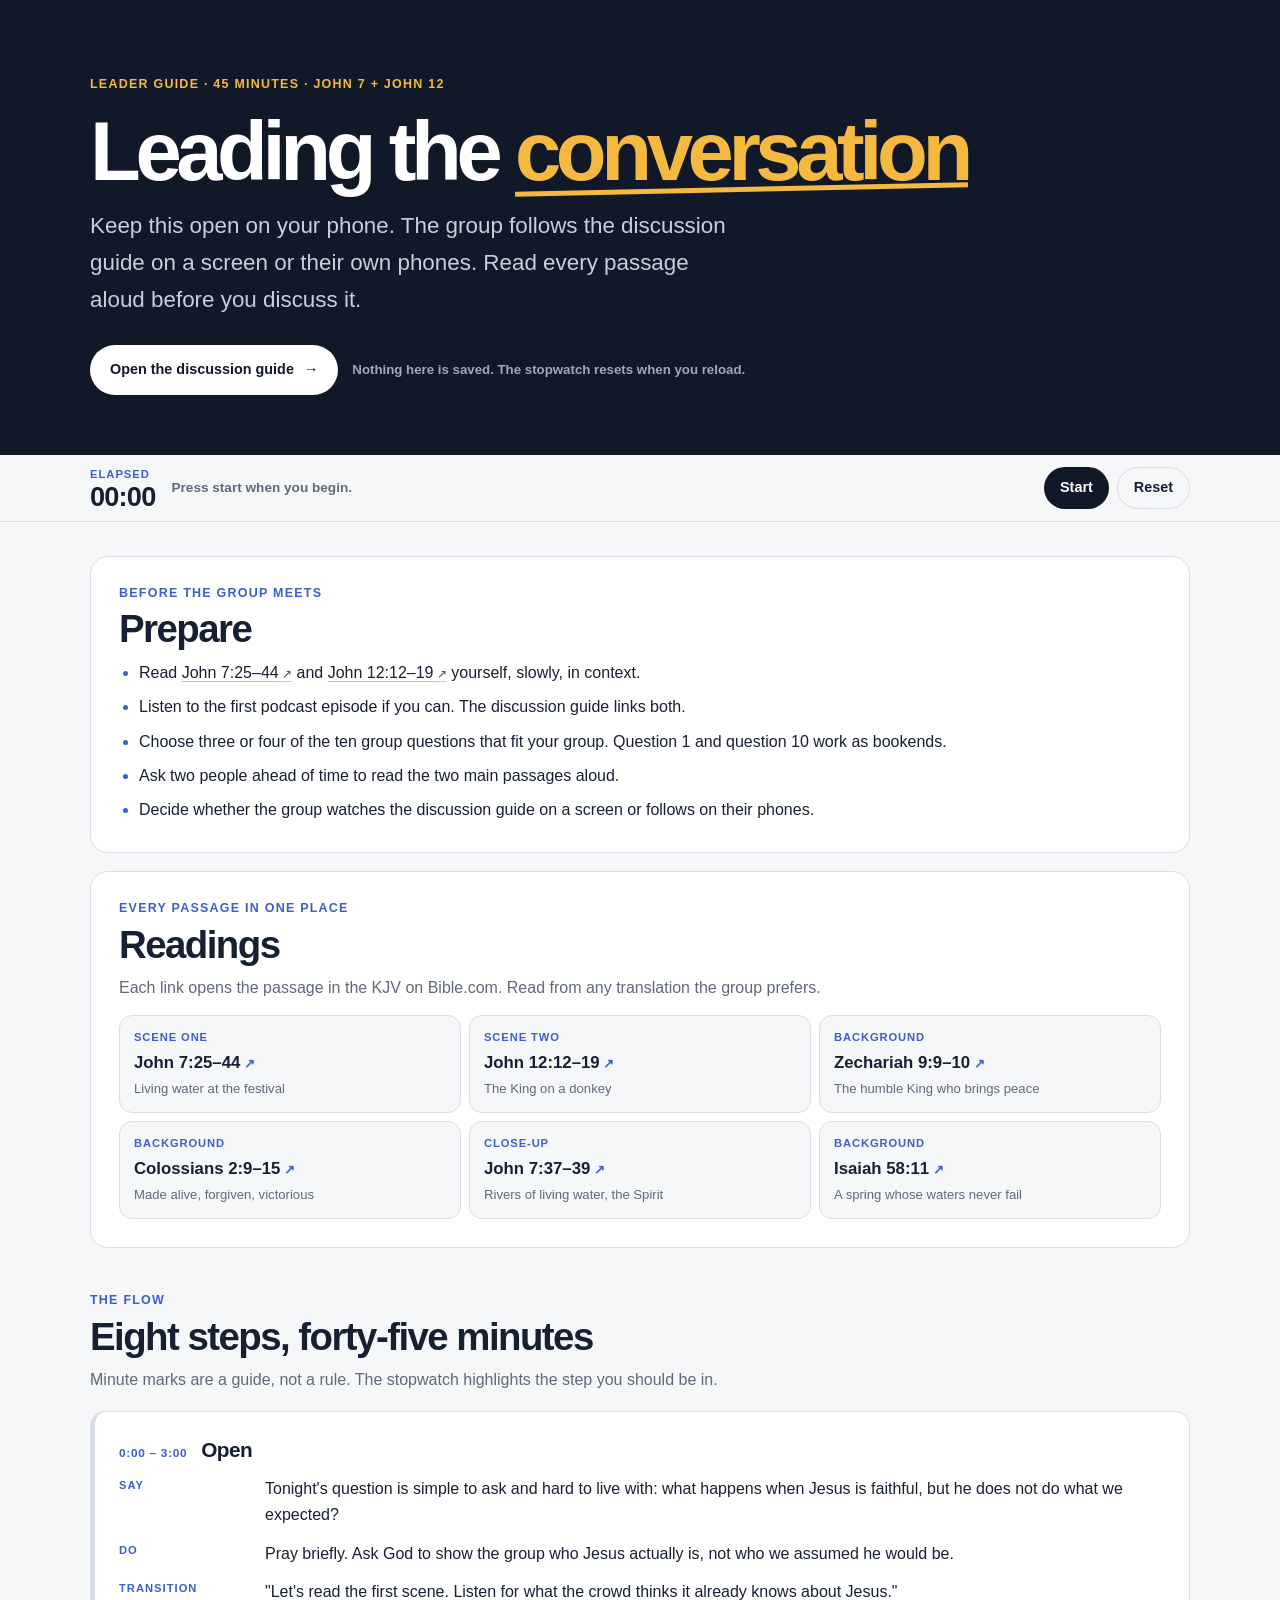
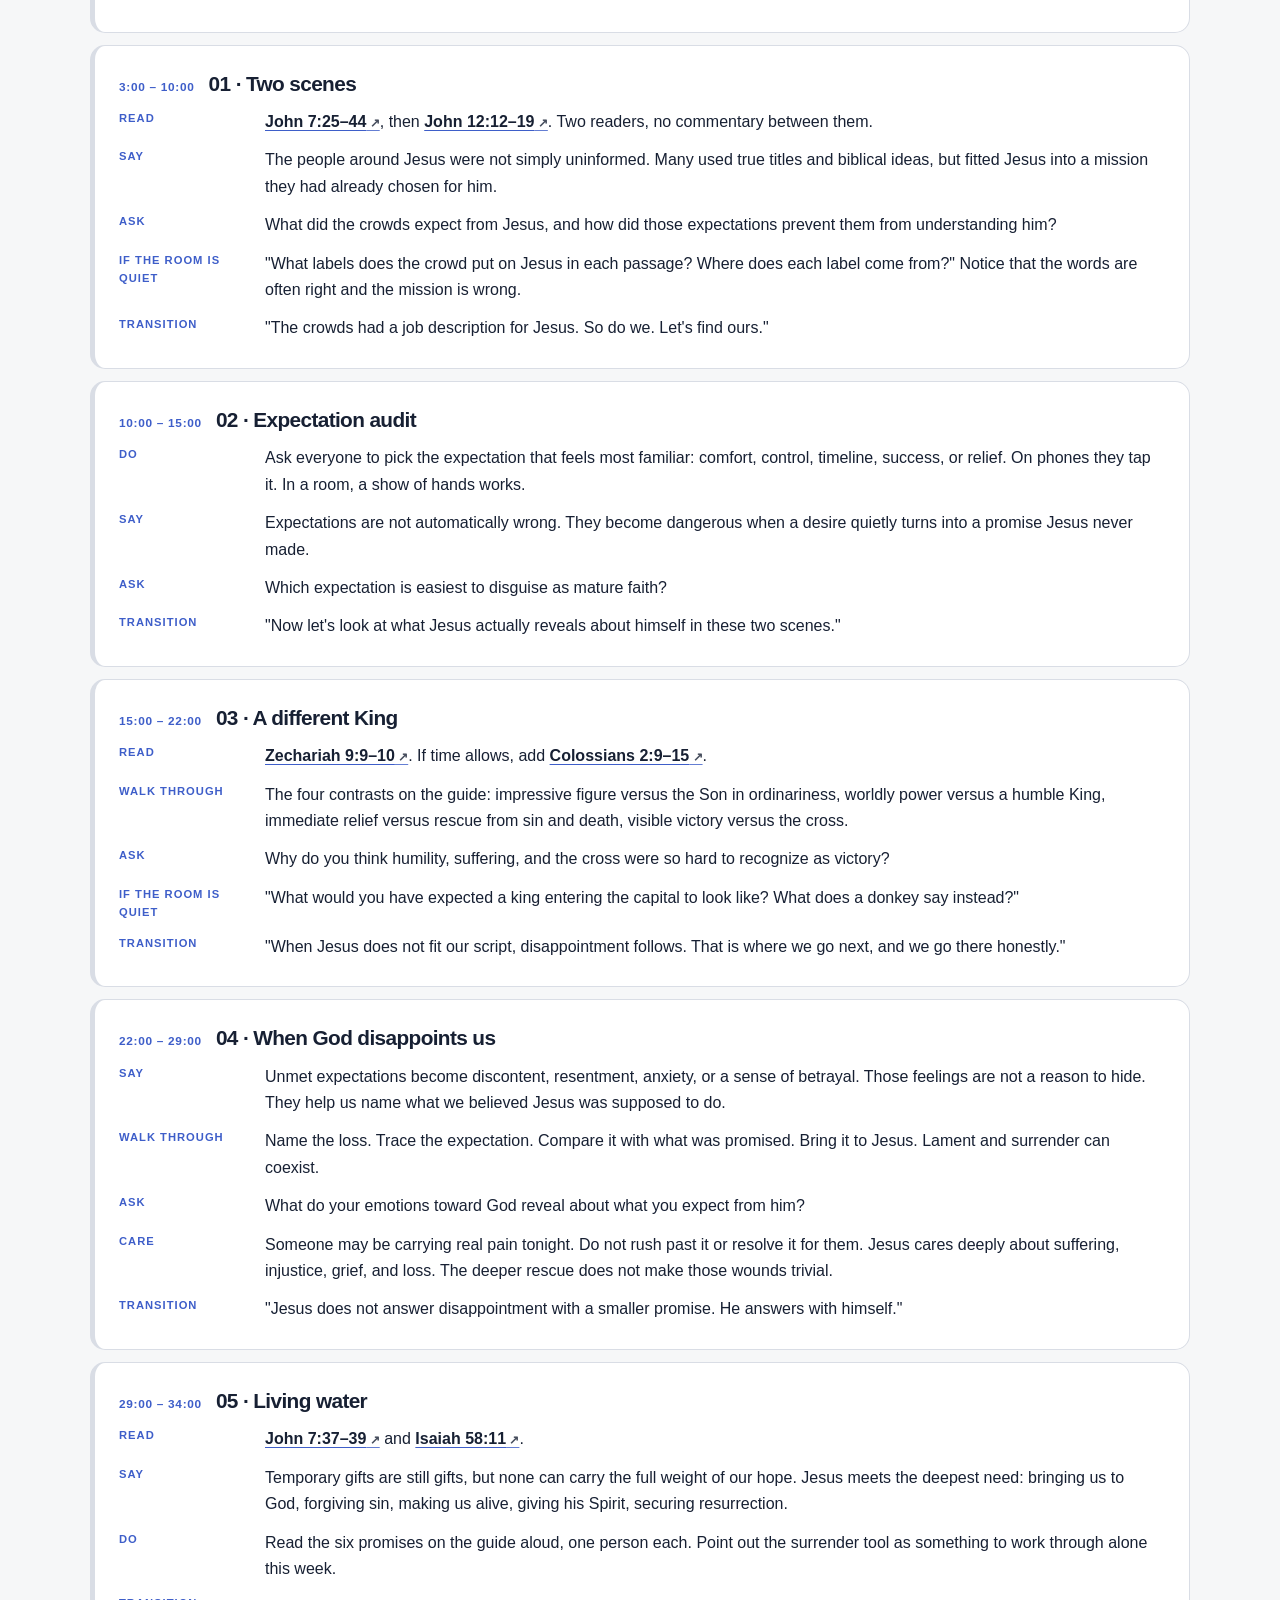
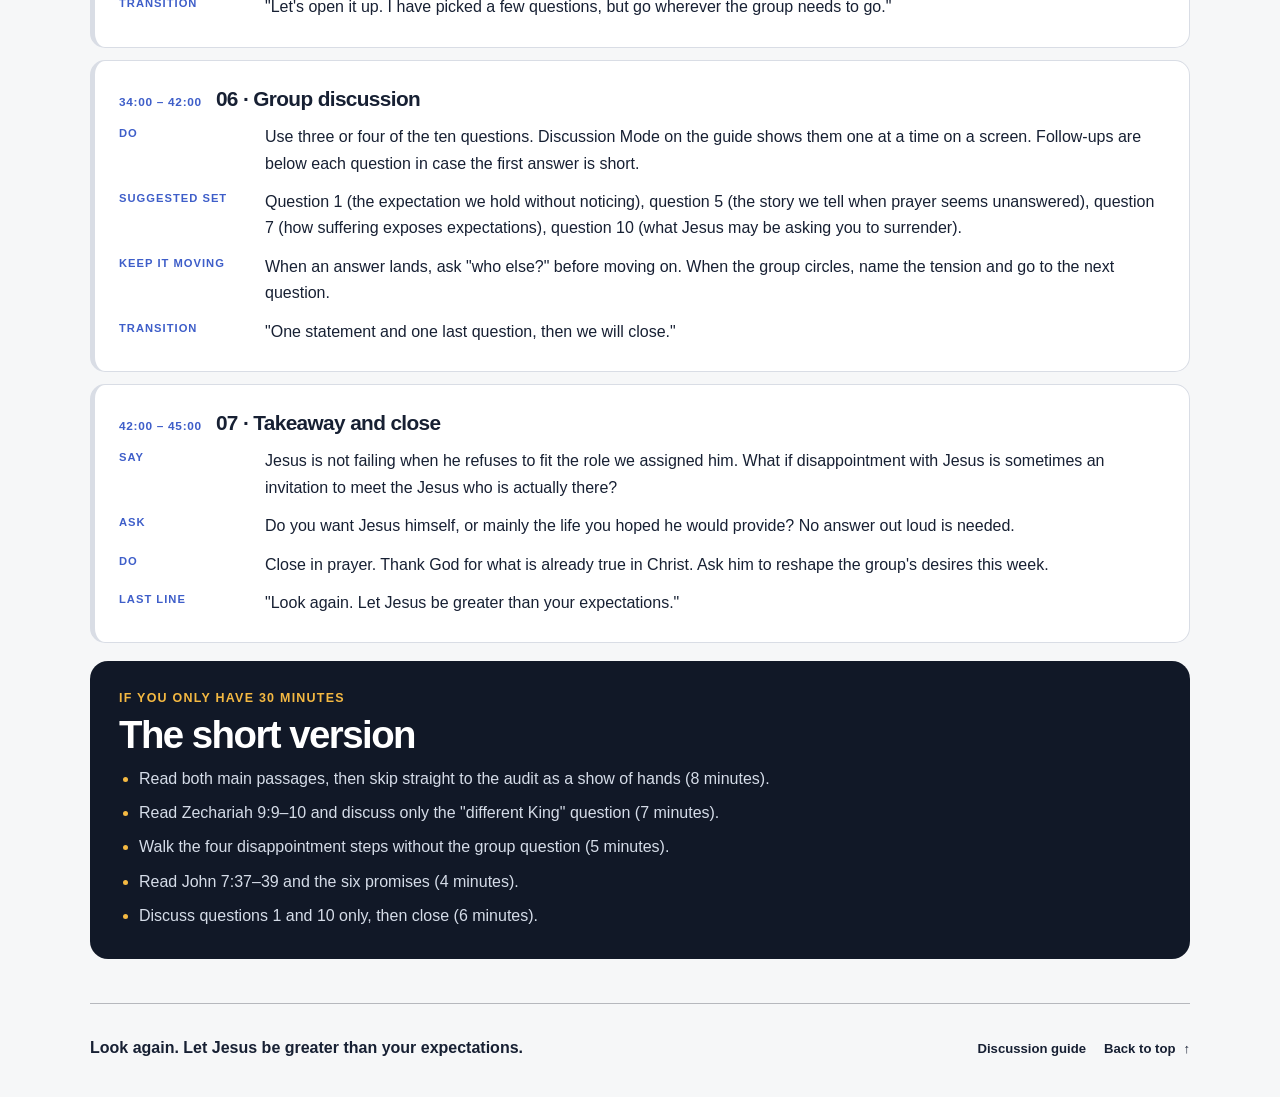
==== commit 31f4faa9: "Switch Scripture links to KJV and unlist the leader guide - All Bible.com links now open the KJV (ve" ====
--- a/leader.html
+++ b/leader.html
@@ -45,7 +45,7 @@
         <p class="section-number">Before the group meets</p>
         <h2 id="prep-title">Prepare</h2>
         <ul class="leader-checklist">
-          <li>Read <a class="verse-link" href="https://www.bible.com/bible/111/JHN.7.25-44.NIV" target="_blank" rel="noopener noreferrer">John 7:25–44</a> and <a class="verse-link" href="https://www.bible.com/bible/111/JHN.12.12-19.NIV" target="_blank" rel="noopener noreferrer">John 12:12–19</a> yourself, slowly, in context.</li>
+          <li>Read <a class="verse-link" href="https://www.bible.com/bible/1/JHN.7.25-44.KJV" target="_blank" rel="noopener noreferrer">John 7:25–44</a> and <a class="verse-link" href="https://www.bible.com/bible/1/JHN.12.12-19.KJV" target="_blank" rel="noopener noreferrer">John 12:12–19</a> yourself, slowly, in context.</li>
           <li>Listen to the first podcast episode if you can. The discussion guide links both.</li>
           <li>Choose three or four of the ten group questions that fit your group. Question 1 and question 10 work as bookends.</li>
           <li>Ask two people ahead of time to read the two main passages aloud.</li>
@@ -56,14 +56,14 @@
       <section class="leader-panel leader-panel--passages" aria-labelledby="passages-title">
         <p class="section-number">Every passage in one place</p>
         <h2 id="passages-title">Readings</h2>
-        <p class="leader-panel__note">Each link opens the passage in the NIV on Bible.com. Read from any translation the group prefers.</p>
+        <p class="leader-panel__note">Each link opens the passage in the KJV on Bible.com. Read from any translation the group prefers.</p>
         <ul class="leader-passages">
-          <li><a href="https://www.bible.com/bible/111/JHN.7.25-44.NIV" target="_blank" rel="noopener noreferrer"><span>Scene one</span><strong>John 7:25–44</strong><small>Living water at the festival</small></a></li>
-          <li><a href="https://www.bible.com/bible/111/JHN.12.12-19.NIV" target="_blank" rel="noopener noreferrer"><span>Scene two</span><strong>John 12:12–19</strong><small>The King on a donkey</small></a></li>
-          <li><a href="https://www.bible.com/bible/111/ZEC.9.9-10.NIV" target="_blank" rel="noopener noreferrer"><span>Background</span><strong>Zechariah 9:9–10</strong><small>The humble King who brings peace</small></a></li>
-          <li><a href="https://www.bible.com/bible/111/COL.2.9-15.NIV" target="_blank" rel="noopener noreferrer"><span>Background</span><strong>Colossians 2:9–15</strong><small>Made alive, forgiven, victorious</small></a></li>
-          <li><a href="https://www.bible.com/bible/111/JHN.7.37-39.NIV" target="_blank" rel="noopener noreferrer"><span>Close-up</span><strong>John 7:37–39</strong><small>Rivers of living water, the Spirit</small></a></li>
-          <li><a href="https://www.bible.com/bible/111/ISA.58.11.NIV" target="_blank" rel="noopener noreferrer"><span>Background</span><strong>Isaiah 58:11</strong><small>A spring whose waters never fail</small></a></li>
+          <li><a href="https://www.bible.com/bible/1/JHN.7.25-44.KJV" target="_blank" rel="noopener noreferrer"><span>Scene one</span><strong>John 7:25–44</strong><small>Living water at the festival</small></a></li>
+          <li><a href="https://www.bible.com/bible/1/JHN.12.12-19.KJV" target="_blank" rel="noopener noreferrer"><span>Scene two</span><strong>John 12:12–19</strong><small>The King on a donkey</small></a></li>
+          <li><a href="https://www.bible.com/bible/1/ZEC.9.9-10.KJV" target="_blank" rel="noopener noreferrer"><span>Background</span><strong>Zechariah 9:9–10</strong><small>The humble King who brings peace</small></a></li>
+          <li><a href="https://www.bible.com/bible/1/COL.2.9-15.KJV" target="_blank" rel="noopener noreferrer"><span>Background</span><strong>Colossians 2:9–15</strong><small>Made alive, forgiven, victorious</small></a></li>
+          <li><a href="https://www.bible.com/bible/1/JHN.7.37-39.KJV" target="_blank" rel="noopener noreferrer"><span>Close-up</span><strong>John 7:37–39</strong><small>Rivers of living water, the Spirit</small></a></li>
+          <li><a href="https://www.bible.com/bible/1/ISA.58.11.KJV" target="_blank" rel="noopener noreferrer"><span>Background</span><strong>Isaiah 58:11</strong><small>A spring whose waters never fail</small></a></li>
         </ul>
       </section>
 
@@ -97,7 +97,7 @@
             </div>
             <dl>
               <dt>Read</dt>
-              <dd><a class="verse-link" href="https://www.bible.com/bible/111/JHN.7.25-44.NIV" target="_blank" rel="noopener noreferrer">John 7:25–44</a>, then <a class="verse-link" href="https://www.bible.com/bible/111/JHN.12.12-19.NIV" target="_blank" rel="noopener noreferrer">John 12:12–19</a>. Two readers, no commentary between them.</dd>
+              <dd><a class="verse-link" href="https://www.bible.com/bible/1/JHN.7.25-44.KJV" target="_blank" rel="noopener noreferrer">John 7:25–44</a>, then <a class="verse-link" href="https://www.bible.com/bible/1/JHN.12.12-19.KJV" target="_blank" rel="noopener noreferrer">John 12:12–19</a>. Two readers, no commentary between them.</dd>
               <dt>Say</dt>
               <dd>The people around Jesus were not simply uninformed. Many used true titles and biblical ideas, but fitted Jesus into a mission they had already chosen for him.</dd>
               <dt>Ask</dt>
@@ -133,7 +133,7 @@
             </div>
             <dl>
               <dt>Read</dt>
-              <dd><a class="verse-link" href="https://www.bible.com/bible/111/ZEC.9.9-10.NIV" target="_blank" rel="noopener noreferrer">Zechariah 9:9–10</a>. If time allows, add <a class="verse-link" href="https://www.bible.com/bible/111/COL.2.9-15.NIV" target="_blank" rel="noopener noreferrer">Colossians 2:9–15</a>.</dd>
+              <dd><a class="verse-link" href="https://www.bible.com/bible/1/ZEC.9.9-10.KJV" target="_blank" rel="noopener noreferrer">Zechariah 9:9–10</a>. If time allows, add <a class="verse-link" href="https://www.bible.com/bible/1/COL.2.9-15.KJV" target="_blank" rel="noopener noreferrer">Colossians 2:9–15</a>.</dd>
               <dt>Walk through</dt>
               <dd>The four contrasts on the guide: impressive figure versus the Son in ordinariness, worldly power versus a humble King, immediate relief versus rescue from sin and death, visible victory versus the cross.</dd>
               <dt>Ask</dt>
@@ -171,7 +171,7 @@
             </div>
             <dl>
               <dt>Read</dt>
-              <dd><a class="verse-link" href="https://www.bible.com/bible/111/JHN.7.37-39.NIV" target="_blank" rel="noopener noreferrer">John 7:37–39</a> and <a class="verse-link" href="https://www.bible.com/bible/111/ISA.58.11.NIV" target="_blank" rel="noopener noreferrer">Isaiah 58:11</a>.</dd>
+              <dd><a class="verse-link" href="https://www.bible.com/bible/1/JHN.7.37-39.KJV" target="_blank" rel="noopener noreferrer">John 7:37–39</a> and <a class="verse-link" href="https://www.bible.com/bible/1/ISA.58.11.KJV" target="_blank" rel="noopener noreferrer">Isaiah 58:11</a>.</dd>
               <dt>Say</dt>
               <dd>Temporary gifts are still gifts, but none can carry the full weight of our hope. Jesus meets the deepest need: bringing us to God, forgiving sin, making us alive, giving his Spirit, securing resurrection.</dd>
               <dt>Do</dt>
--- a/styles.css
+++ b/styles.css
@@ -1599,18 +1599,6 @@
   opacity: 0.8;
 }
 
-.hero__leader {
-  min-height: 44px;
-  display: inline-flex;
-  align-items: center;
-  color: #c7cfdd;
-  font-size: 0.83rem;
-  font-weight: 700;
-  text-decoration: underline;
-  text-decoration-color: var(--yellow);
-  text-underline-offset: 0.2em;
-}
-
 .site-footer__links {
   display: flex;
   flex-wrap: wrap;
@@ -1619,7 +1607,6 @@
 
 .verse-link:focus-visible,
 .reference-strip a:focus-visible,
-.hero__leader:focus-visible,
 .leader-passages a:focus-visible,
 .site-footer a:focus-visible {
   outline: 3px solid var(--yellow);
@@ -1937,8 +1924,7 @@
 }
 
 @media print {
-  .leader-bar,
-  .hero__leader {
+  .leader-bar {
     display: none !important;
   }
 
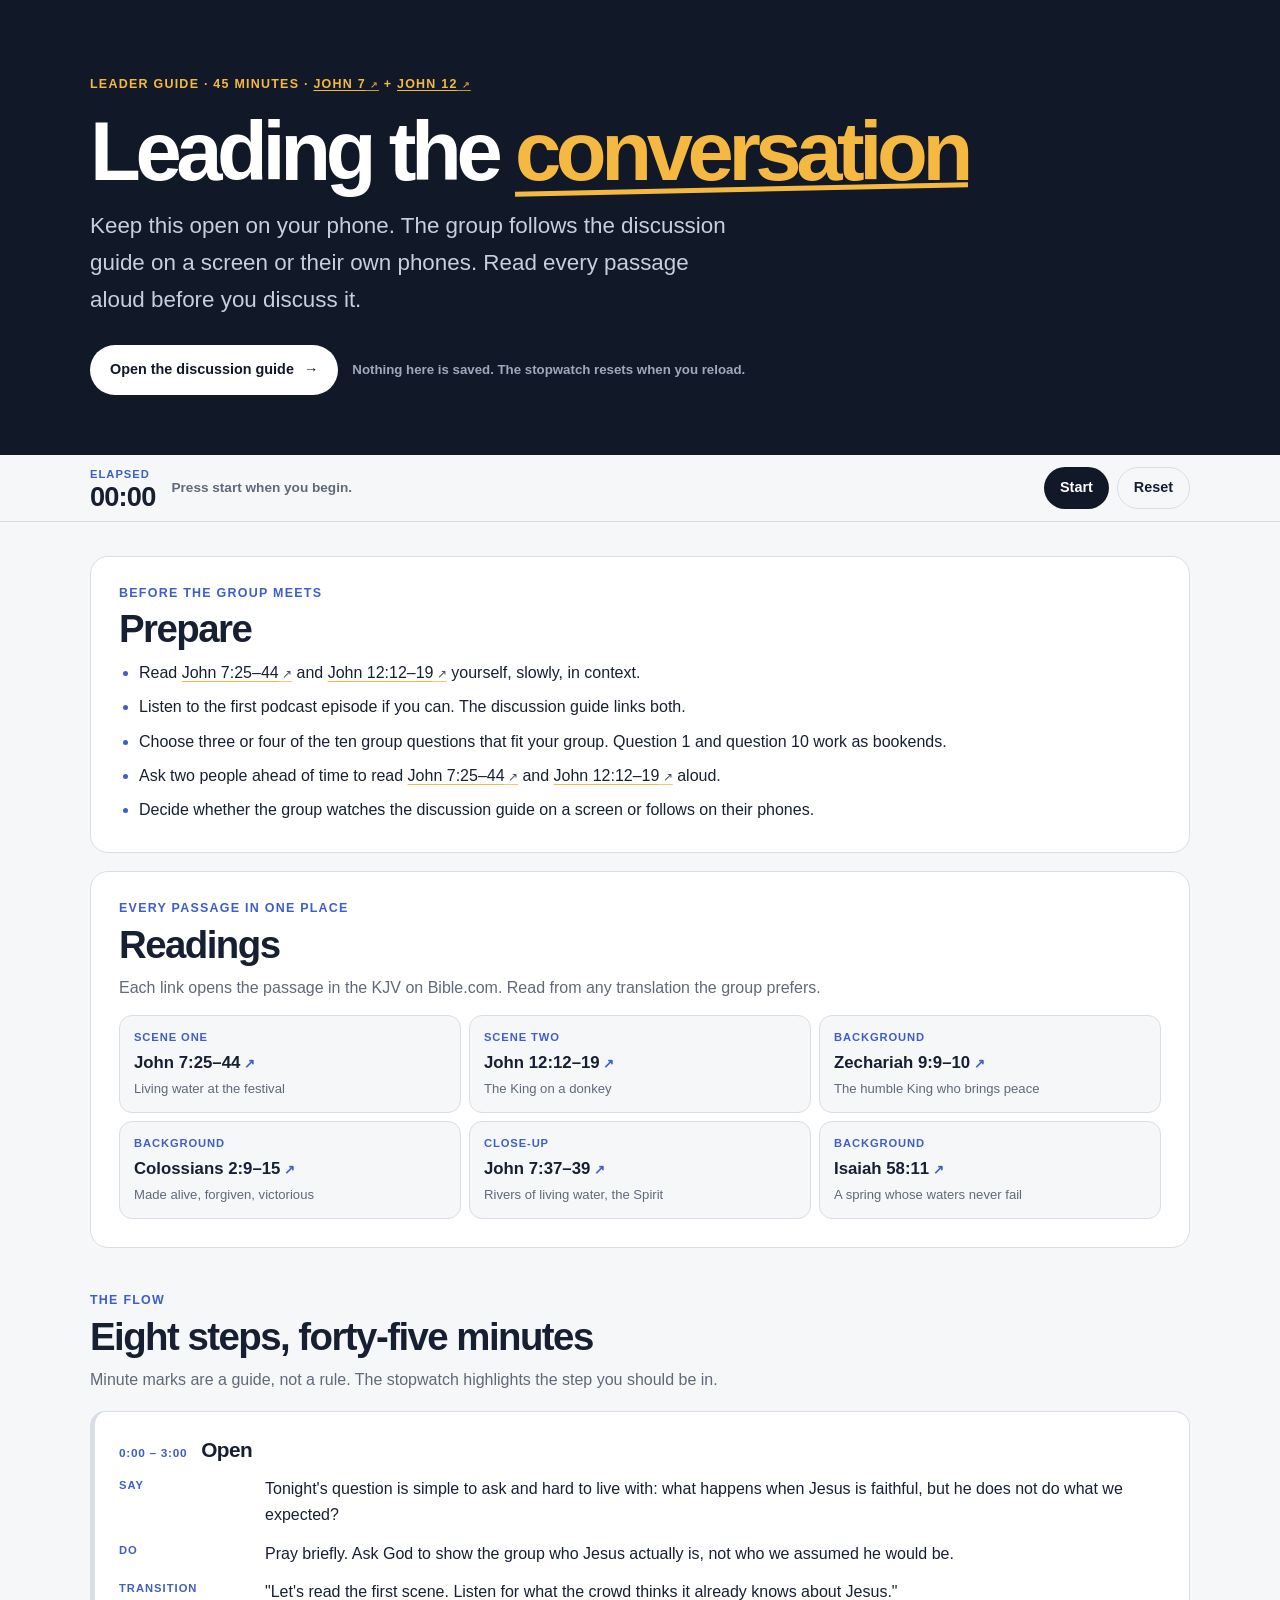
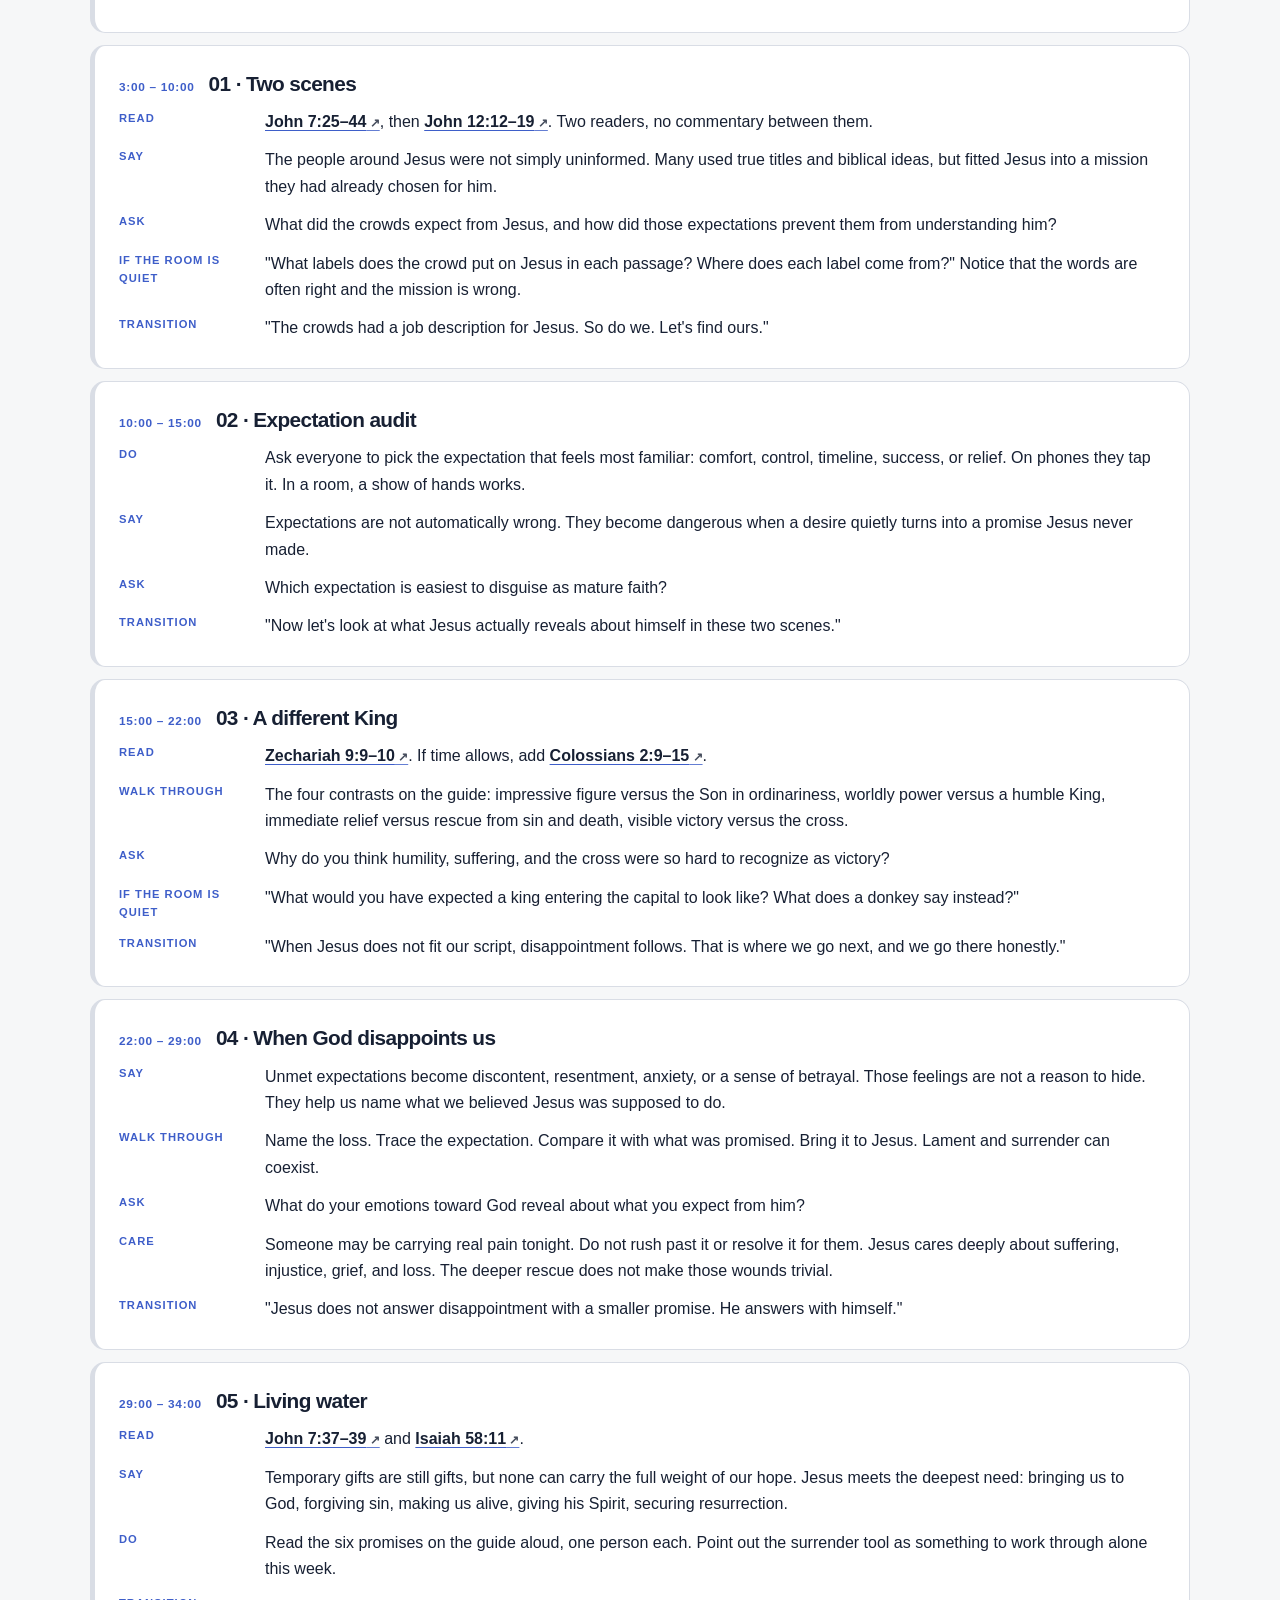
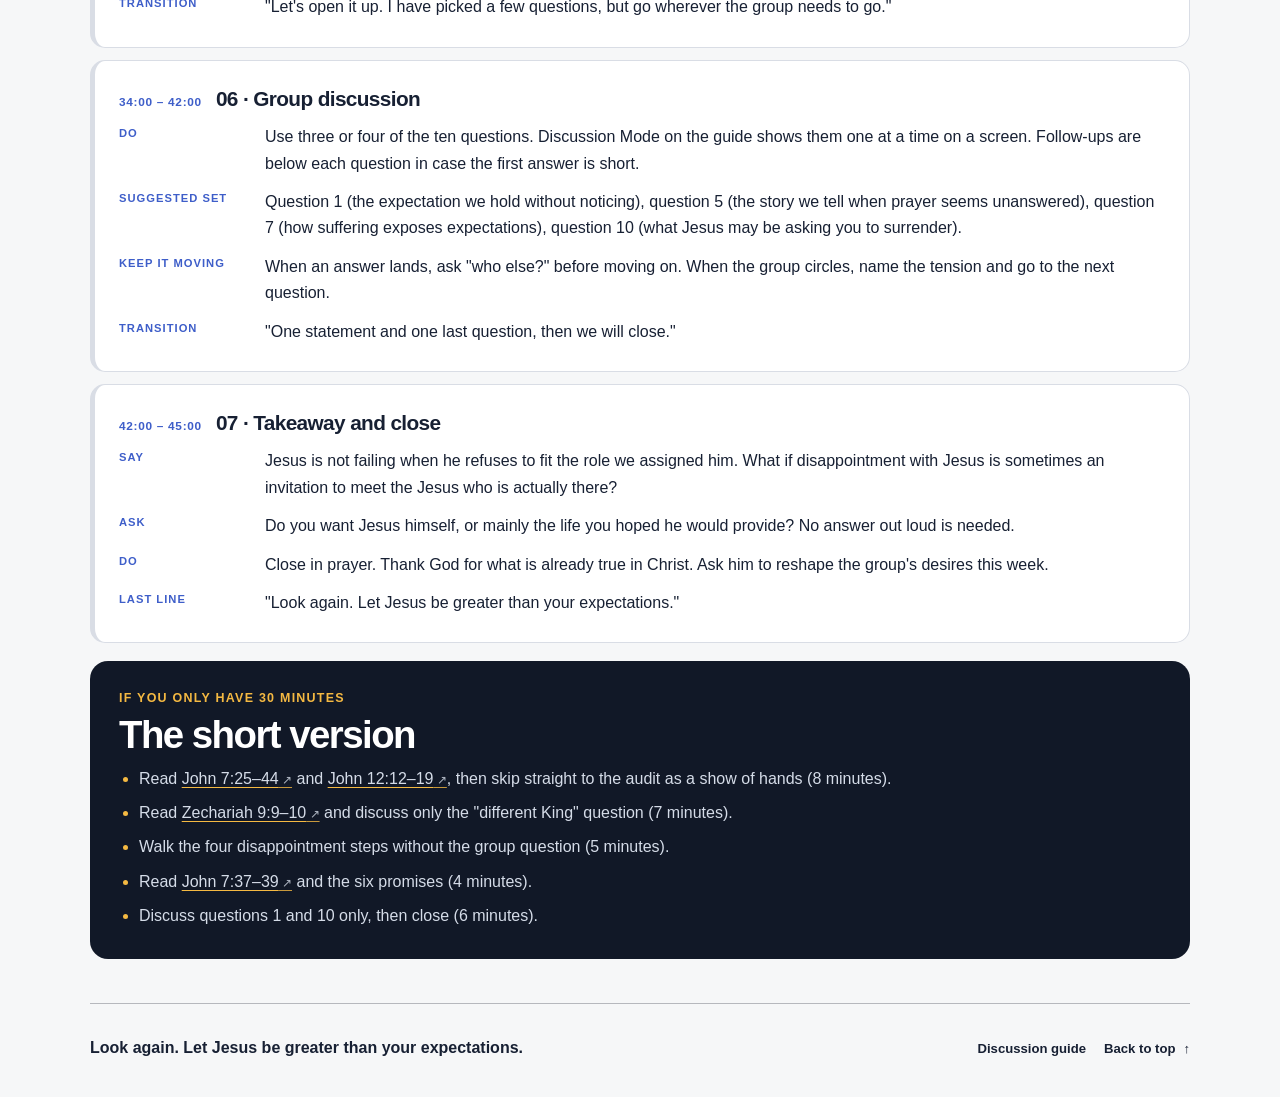
==== commit bf7ff13c: "Link every remaining Scripture mention - Hero eyebrow and scene-card labels on the main page, and th" ====
--- a/leader.html
+++ b/leader.html
@@ -16,7 +16,7 @@
 
     <header class="hero leader-hero" id="top">
       <div class="hero__inner shell">
-        <p class="eyebrow">Leader guide · 45 minutes · John 7 + John 12</p>
+        <p class="eyebrow">Leader guide · 45 minutes · <a class="verse-link" href="https://www.bible.com/bible/1/JHN.7.KJV" target="_blank" rel="noopener noreferrer">John 7</a> + <a class="verse-link" href="https://www.bible.com/bible/1/JHN.12.KJV" target="_blank" rel="noopener noreferrer">John 12</a></p>
         <h1>Leading the <span>conversation</span></h1>
         <p class="hero__prompt">Keep this open on your phone. The group follows the discussion guide on a screen or their own phones. Read every passage aloud before you discuss it.</p>
         <div class="hero__actions">
@@ -48,7 +48,7 @@
           <li>Read <a class="verse-link" href="https://www.bible.com/bible/1/JHN.7.25-44.KJV" target="_blank" rel="noopener noreferrer">John 7:25–44</a> and <a class="verse-link" href="https://www.bible.com/bible/1/JHN.12.12-19.KJV" target="_blank" rel="noopener noreferrer">John 12:12–19</a> yourself, slowly, in context.</li>
           <li>Listen to the first podcast episode if you can. The discussion guide links both.</li>
           <li>Choose three or four of the ten group questions that fit your group. Question 1 and question 10 work as bookends.</li>
-          <li>Ask two people ahead of time to read the two main passages aloud.</li>
+          <li>Ask two people ahead of time to read <a class="verse-link" href="https://www.bible.com/bible/1/JHN.7.25-44.KJV" target="_blank" rel="noopener noreferrer">John 7:25–44</a> and <a class="verse-link" href="https://www.bible.com/bible/1/JHN.12.12-19.KJV" target="_blank" rel="noopener noreferrer">John 12:12–19</a> aloud.</li>
           <li>Decide whether the group watches the discussion guide on a screen or follows on their phones.</li>
         </ul>
       </section>
@@ -221,10 +221,10 @@
         <p class="section-number">If you only have 30 minutes</p>
         <h2 id="short-title">The short version</h2>
         <ul class="leader-checklist">
-          <li>Read both main passages, then skip straight to the audit as a show of hands (8 minutes).</li>
-          <li>Read Zechariah 9:9–10 and discuss only the "different King" question (7 minutes).</li>
+          <li>Read <a class="verse-link" href="https://www.bible.com/bible/1/JHN.7.25-44.KJV" target="_blank" rel="noopener noreferrer">John 7:25–44</a> and <a class="verse-link" href="https://www.bible.com/bible/1/JHN.12.12-19.KJV" target="_blank" rel="noopener noreferrer">John 12:12–19</a>, then skip straight to the audit as a show of hands (8 minutes).</li>
+          <li>Read <a class="verse-link" href="https://www.bible.com/bible/1/ZEC.9.9-10.KJV" target="_blank" rel="noopener noreferrer">Zechariah 9:9–10</a> and discuss only the "different King" question (7 minutes).</li>
           <li>Walk the four disappointment steps without the group question (5 minutes).</li>
-          <li>Read John 7:37–39 and the six promises (4 minutes).</li>
+          <li>Read <a class="verse-link" href="https://www.bible.com/bible/1/JHN.7.37-39.KJV" target="_blank" rel="noopener noreferrer">John 7:37–39</a> and the six promises (4 minutes).</li>
           <li>Discuss questions 1 and 10 only, then close (6 minutes).</li>
         </ul>
       </section>
--- a/styles.css
+++ b/styles.css
@@ -1599,6 +1599,16 @@
   opacity: 0.8;
 }
 
+.eyebrow .verse-link,
+.scene-card__label .verse-link {
+  text-decoration-color: currentColor;
+}
+
+.question-card h3 .verse-link,
+.dialog-question h2 .verse-link {
+  text-decoration-color: var(--blue);
+}
+
 .site-footer__links {
   display: flex;
   flex-wrap: wrap;
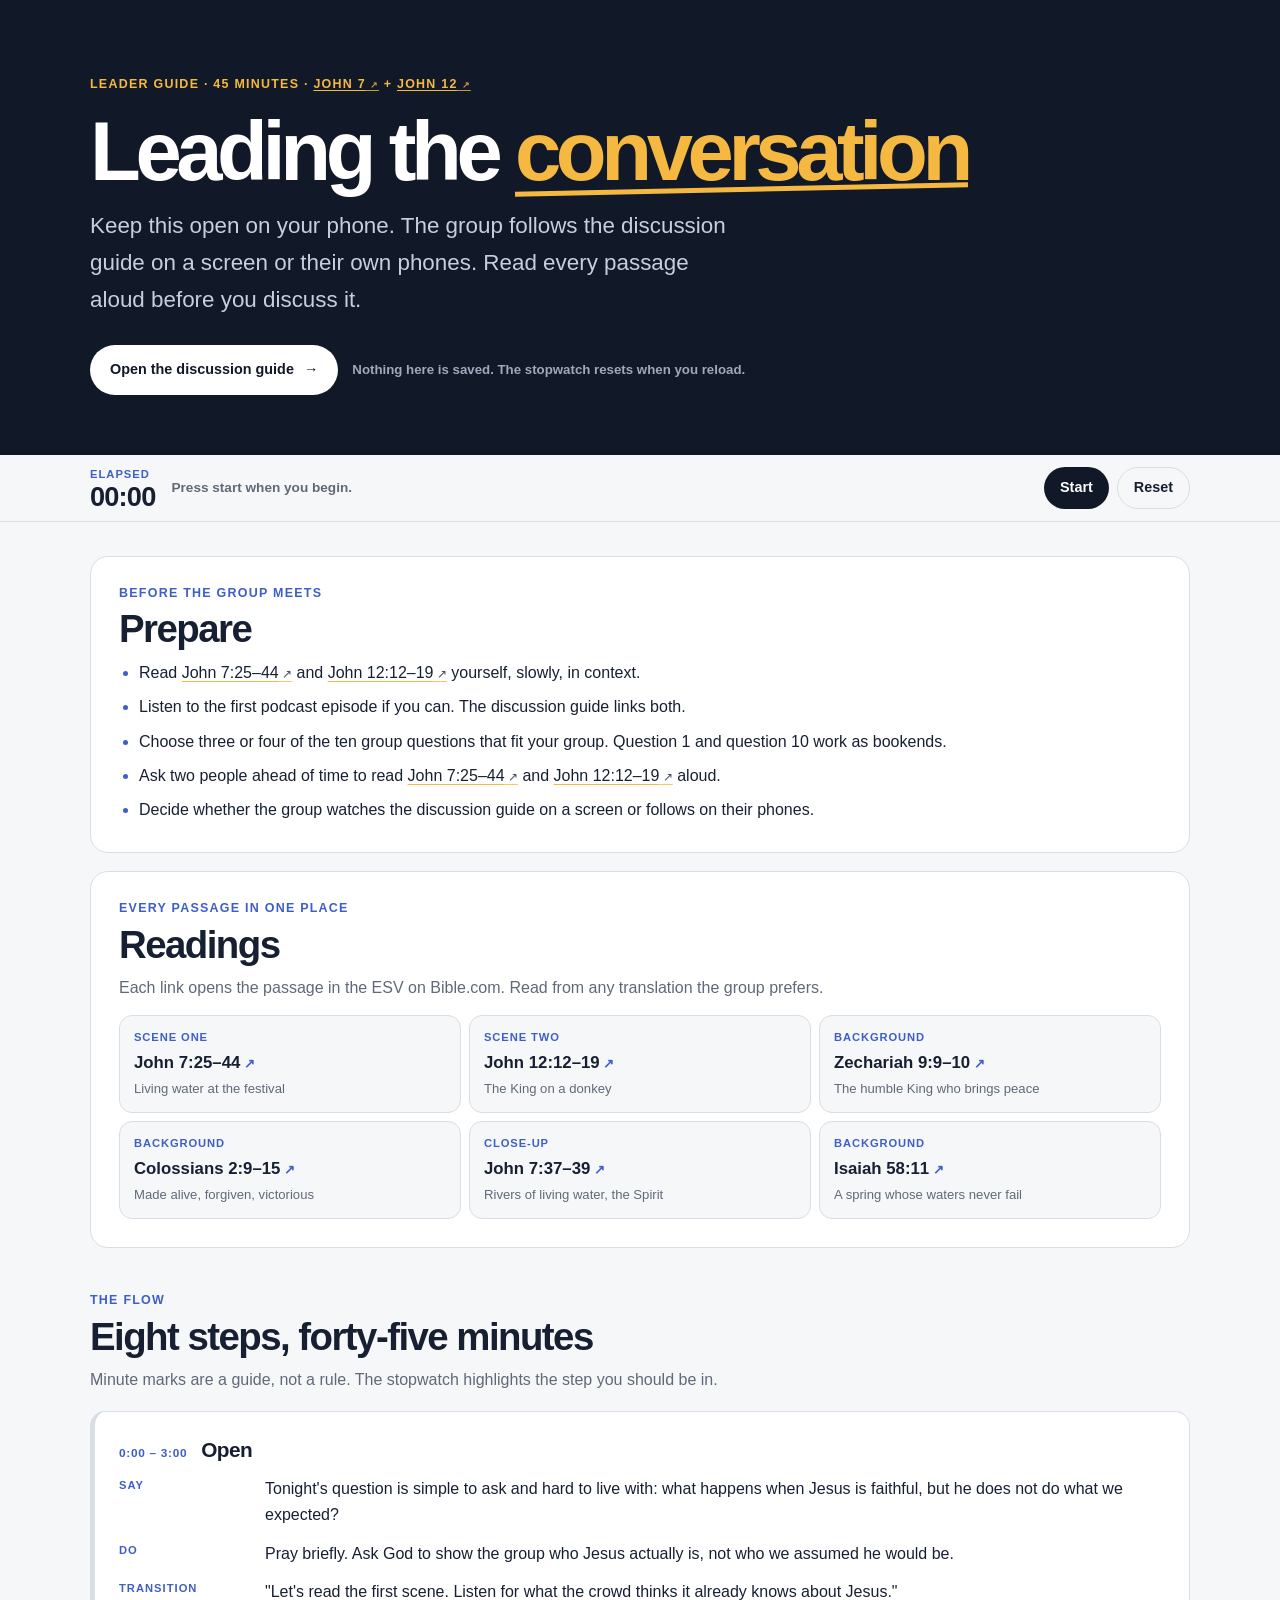
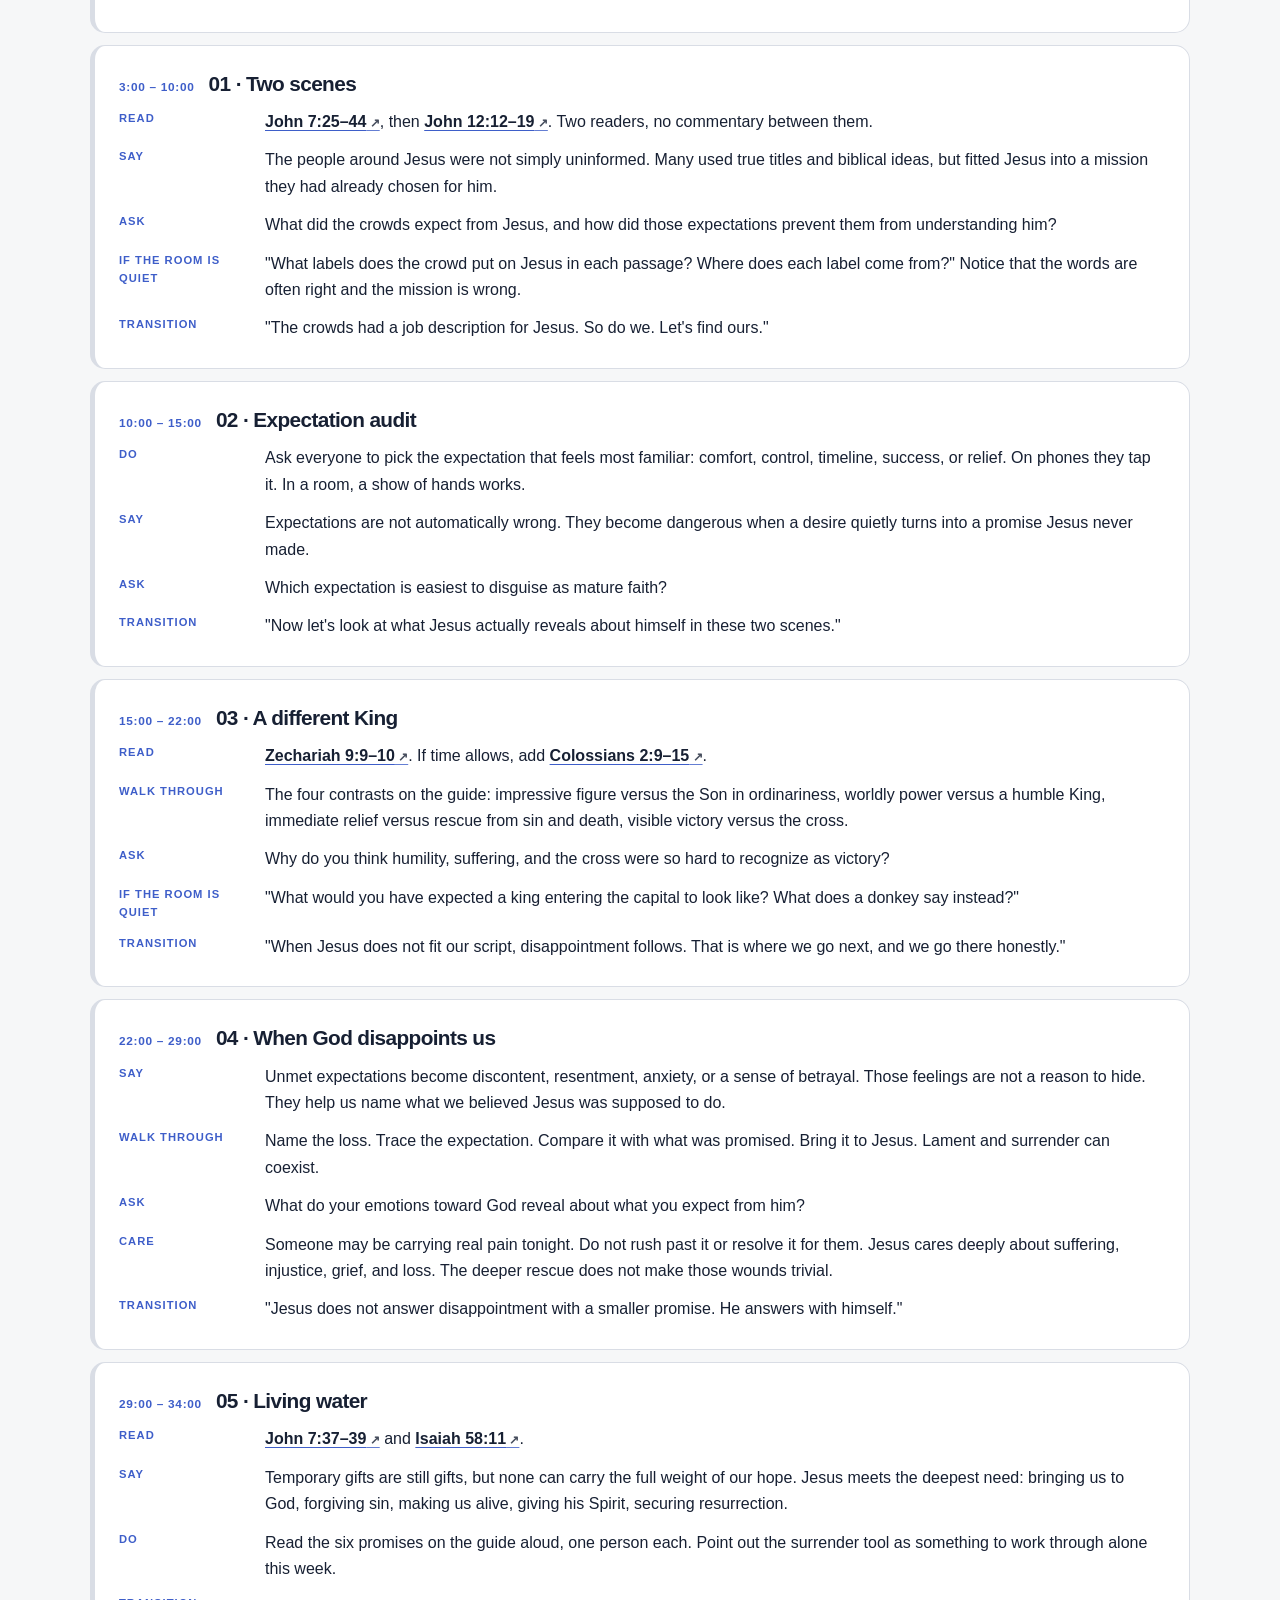
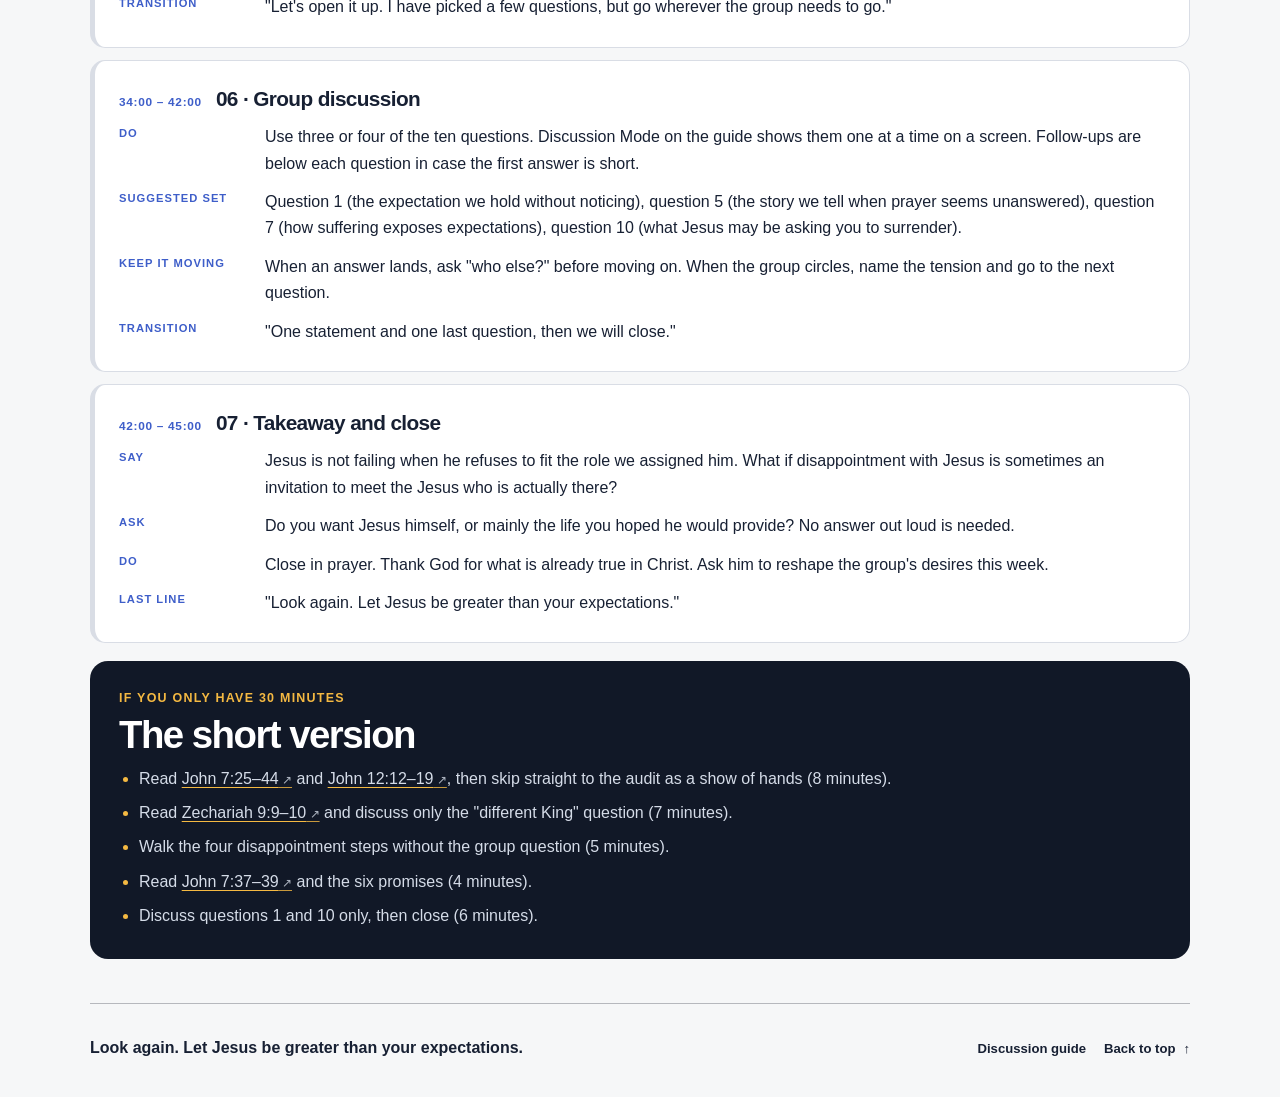
==== commit f1605ad7: "Switch Scripture links to the English Standard Version All Bible.com links now open the ESV (version" ====
--- a/leader.html
+++ b/leader.html
@@ -4,9 +4,9 @@
     <meta charset="utf-8">
     <meta name="viewport" content="width=device-width, initial-scale=1">
     <meta name="theme-color" content="#111827">
-    <meta name="description" content="Leader notes for the small-group discussion Are Your Expectations Keeping You from Jesus? Timings, readings, transitions, and a stopwatch.">
+    <meta name="description" content="Leader notes for the small-group discussion Expectations in the Bible. Timings, readings, transitions, and a stopwatch.">
     <meta name="robots" content="noindex">
-    <title>Leader Guide · Are Your Expectations Keeping You from Jesus?</title>
+    <title>Leader Guide · Expectations in the Bible</title>
     <link rel="icon" type="image/svg+xml" href="data:image/svg+xml,%3Csvg xmlns='http://www.w3.org/2000/svg' viewBox='0 0 64 64'%3E%3Crect width='64' height='64' rx='16' fill='%23111827'/%3E%3Cpath d='M17 21h30M17 32h20M17 43h12' stroke='%23f5b942' stroke-width='6' stroke-linecap='round'/%3E%3C/svg%3E">
     <link rel="stylesheet" href="styles.css">
     <script src="leader.js" defer></script>
@@ -16,7 +16,7 @@
 
     <header class="hero leader-hero" id="top">
       <div class="hero__inner shell">
-        <p class="eyebrow">Leader guide · 45 minutes · <a class="verse-link" href="https://www.bible.com/bible/1/JHN.7.KJV" target="_blank" rel="noopener noreferrer">John 7</a> + <a class="verse-link" href="https://www.bible.com/bible/1/JHN.12.KJV" target="_blank" rel="noopener noreferrer">John 12</a></p>
+        <p class="eyebrow">Leader guide · 45 minutes · <a class="verse-link" href="https://www.bible.com/bible/59/JHN.7.ESV" target="_blank" rel="noopener noreferrer">John 7</a> + <a class="verse-link" href="https://www.bible.com/bible/59/JHN.12.ESV" target="_blank" rel="noopener noreferrer">John 12</a></p>
         <h1>Leading the <span>conversation</span></h1>
         <p class="hero__prompt">Keep this open on your phone. The group follows the discussion guide on a screen or their own phones. Read every passage aloud before you discuss it.</p>
         <div class="hero__actions">
@@ -45,10 +45,10 @@
         <p class="section-number">Before the group meets</p>
         <h2 id="prep-title">Prepare</h2>
         <ul class="leader-checklist">
-          <li>Read <a class="verse-link" href="https://www.bible.com/bible/1/JHN.7.25-44.KJV" target="_blank" rel="noopener noreferrer">John 7:25–44</a> and <a class="verse-link" href="https://www.bible.com/bible/1/JHN.12.12-19.KJV" target="_blank" rel="noopener noreferrer">John 12:12–19</a> yourself, slowly, in context.</li>
+          <li>Read <a class="verse-link" href="https://www.bible.com/bible/59/JHN.7.25-44.ESV" target="_blank" rel="noopener noreferrer">John 7:25–44</a> and <a class="verse-link" href="https://www.bible.com/bible/59/JHN.12.12-19.ESV" target="_blank" rel="noopener noreferrer">John 12:12–19</a> yourself, slowly, in context.</li>
           <li>Listen to the first podcast episode if you can. The discussion guide links both.</li>
           <li>Choose three or four of the ten group questions that fit your group. Question 1 and question 10 work as bookends.</li>
-          <li>Ask two people ahead of time to read <a class="verse-link" href="https://www.bible.com/bible/1/JHN.7.25-44.KJV" target="_blank" rel="noopener noreferrer">John 7:25–44</a> and <a class="verse-link" href="https://www.bible.com/bible/1/JHN.12.12-19.KJV" target="_blank" rel="noopener noreferrer">John 12:12–19</a> aloud.</li>
+          <li>Ask two people ahead of time to read <a class="verse-link" href="https://www.bible.com/bible/59/JHN.7.25-44.ESV" target="_blank" rel="noopener noreferrer">John 7:25–44</a> and <a class="verse-link" href="https://www.bible.com/bible/59/JHN.12.12-19.ESV" target="_blank" rel="noopener noreferrer">John 12:12–19</a> aloud.</li>
           <li>Decide whether the group watches the discussion guide on a screen or follows on their phones.</li>
         </ul>
       </section>
@@ -56,14 +56,14 @@
       <section class="leader-panel leader-panel--passages" aria-labelledby="passages-title">
         <p class="section-number">Every passage in one place</p>
         <h2 id="passages-title">Readings</h2>
-        <p class="leader-panel__note">Each link opens the passage in the KJV on Bible.com. Read from any translation the group prefers.</p>
+        <p class="leader-panel__note">Each link opens the passage in the ESV on Bible.com. Read from any translation the group prefers.</p>
         <ul class="leader-passages">
-          <li><a href="https://www.bible.com/bible/1/JHN.7.25-44.KJV" target="_blank" rel="noopener noreferrer"><span>Scene one</span><strong>John 7:25–44</strong><small>Living water at the festival</small></a></li>
-          <li><a href="https://www.bible.com/bible/1/JHN.12.12-19.KJV" target="_blank" rel="noopener noreferrer"><span>Scene two</span><strong>John 12:12–19</strong><small>The King on a donkey</small></a></li>
-          <li><a href="https://www.bible.com/bible/1/ZEC.9.9-10.KJV" target="_blank" rel="noopener noreferrer"><span>Background</span><strong>Zechariah 9:9–10</strong><small>The humble King who brings peace</small></a></li>
-          <li><a href="https://www.bible.com/bible/1/COL.2.9-15.KJV" target="_blank" rel="noopener noreferrer"><span>Background</span><strong>Colossians 2:9–15</strong><small>Made alive, forgiven, victorious</small></a></li>
-          <li><a href="https://www.bible.com/bible/1/JHN.7.37-39.KJV" target="_blank" rel="noopener noreferrer"><span>Close-up</span><strong>John 7:37–39</strong><small>Rivers of living water, the Spirit</small></a></li>
-          <li><a href="https://www.bible.com/bible/1/ISA.58.11.KJV" target="_blank" rel="noopener noreferrer"><span>Background</span><strong>Isaiah 58:11</strong><small>A spring whose waters never fail</small></a></li>
+          <li><a href="https://www.bible.com/bible/59/JHN.7.25-44.ESV" target="_blank" rel="noopener noreferrer"><span>Scene one</span><strong>John 7:25–44</strong><small>Living water at the festival</small></a></li>
+          <li><a href="https://www.bible.com/bible/59/JHN.12.12-19.ESV" target="_blank" rel="noopener noreferrer"><span>Scene two</span><strong>John 12:12–19</strong><small>The King on a donkey</small></a></li>
+          <li><a href="https://www.bible.com/bible/59/ZEC.9.9-10.ESV" target="_blank" rel="noopener noreferrer"><span>Background</span><strong>Zechariah 9:9–10</strong><small>The humble King who brings peace</small></a></li>
+          <li><a href="https://www.bible.com/bible/59/COL.2.9-15.ESV" target="_blank" rel="noopener noreferrer"><span>Background</span><strong>Colossians 2:9–15</strong><small>Made alive, forgiven, victorious</small></a></li>
+          <li><a href="https://www.bible.com/bible/59/JHN.7.37-39.ESV" target="_blank" rel="noopener noreferrer"><span>Close-up</span><strong>John 7:37–39</strong><small>Rivers of living water, the Spirit</small></a></li>
+          <li><a href="https://www.bible.com/bible/59/ISA.58.11.ESV" target="_blank" rel="noopener noreferrer"><span>Background</span><strong>Isaiah 58:11</strong><small>A spring whose waters never fail</small></a></li>
         </ul>
       </section>
 
@@ -97,7 +97,7 @@
             </div>
             <dl>
               <dt>Read</dt>
-              <dd><a class="verse-link" href="https://www.bible.com/bible/1/JHN.7.25-44.KJV" target="_blank" rel="noopener noreferrer">John 7:25–44</a>, then <a class="verse-link" href="https://www.bible.com/bible/1/JHN.12.12-19.KJV" target="_blank" rel="noopener noreferrer">John 12:12–19</a>. Two readers, no commentary between them.</dd>
+              <dd><a class="verse-link" href="https://www.bible.com/bible/59/JHN.7.25-44.ESV" target="_blank" rel="noopener noreferrer">John 7:25–44</a>, then <a class="verse-link" href="https://www.bible.com/bible/59/JHN.12.12-19.ESV" target="_blank" rel="noopener noreferrer">John 12:12–19</a>. Two readers, no commentary between them.</dd>
               <dt>Say</dt>
               <dd>The people around Jesus were not simply uninformed. Many used true titles and biblical ideas, but fitted Jesus into a mission they had already chosen for him.</dd>
               <dt>Ask</dt>
@@ -133,7 +133,7 @@
             </div>
             <dl>
               <dt>Read</dt>
-              <dd><a class="verse-link" href="https://www.bible.com/bible/1/ZEC.9.9-10.KJV" target="_blank" rel="noopener noreferrer">Zechariah 9:9–10</a>. If time allows, add <a class="verse-link" href="https://www.bible.com/bible/1/COL.2.9-15.KJV" target="_blank" rel="noopener noreferrer">Colossians 2:9–15</a>.</dd>
+              <dd><a class="verse-link" href="https://www.bible.com/bible/59/ZEC.9.9-10.ESV" target="_blank" rel="noopener noreferrer">Zechariah 9:9–10</a>. If time allows, add <a class="verse-link" href="https://www.bible.com/bible/59/COL.2.9-15.ESV" target="_blank" rel="noopener noreferrer">Colossians 2:9–15</a>.</dd>
               <dt>Walk through</dt>
               <dd>The four contrasts on the guide: impressive figure versus the Son in ordinariness, worldly power versus a humble King, immediate relief versus rescue from sin and death, visible victory versus the cross.</dd>
               <dt>Ask</dt>
@@ -171,7 +171,7 @@
             </div>
             <dl>
               <dt>Read</dt>
-              <dd><a class="verse-link" href="https://www.bible.com/bible/1/JHN.7.37-39.KJV" target="_blank" rel="noopener noreferrer">John 7:37–39</a> and <a class="verse-link" href="https://www.bible.com/bible/1/ISA.58.11.KJV" target="_blank" rel="noopener noreferrer">Isaiah 58:11</a>.</dd>
+              <dd><a class="verse-link" href="https://www.bible.com/bible/59/JHN.7.37-39.ESV" target="_blank" rel="noopener noreferrer">John 7:37–39</a> and <a class="verse-link" href="https://www.bible.com/bible/59/ISA.58.11.ESV" target="_blank" rel="noopener noreferrer">Isaiah 58:11</a>.</dd>
               <dt>Say</dt>
               <dd>Temporary gifts are still gifts, but none can carry the full weight of our hope. Jesus meets the deepest need: bringing us to God, forgiving sin, making us alive, giving his Spirit, securing resurrection.</dd>
               <dt>Do</dt>
@@ -221,10 +221,10 @@
         <p class="section-number">If you only have 30 minutes</p>
         <h2 id="short-title">The short version</h2>
         <ul class="leader-checklist">
-          <li>Read <a class="verse-link" href="https://www.bible.com/bible/1/JHN.7.25-44.KJV" target="_blank" rel="noopener noreferrer">John 7:25–44</a> and <a class="verse-link" href="https://www.bible.com/bible/1/JHN.12.12-19.KJV" target="_blank" rel="noopener noreferrer">John 12:12–19</a>, then skip straight to the audit as a show of hands (8 minutes).</li>
-          <li>Read <a class="verse-link" href="https://www.bible.com/bible/1/ZEC.9.9-10.KJV" target="_blank" rel="noopener noreferrer">Zechariah 9:9–10</a> and discuss only the "different King" question (7 minutes).</li>
+          <li>Read <a class="verse-link" href="https://www.bible.com/bible/59/JHN.7.25-44.ESV" target="_blank" rel="noopener noreferrer">John 7:25–44</a> and <a class="verse-link" href="https://www.bible.com/bible/59/JHN.12.12-19.ESV" target="_blank" rel="noopener noreferrer">John 12:12–19</a>, then skip straight to the audit as a show of hands (8 minutes).</li>
+          <li>Read <a class="verse-link" href="https://www.bible.com/bible/59/ZEC.9.9-10.ESV" target="_blank" rel="noopener noreferrer">Zechariah 9:9–10</a> and discuss only the "different King" question (7 minutes).</li>
           <li>Walk the four disappointment steps without the group question (5 minutes).</li>
-          <li>Read <a class="verse-link" href="https://www.bible.com/bible/1/JHN.7.37-39.KJV" target="_blank" rel="noopener noreferrer">John 7:37–39</a> and the six promises (4 minutes).</li>
+          <li>Read <a class="verse-link" href="https://www.bible.com/bible/59/JHN.7.37-39.ESV" target="_blank" rel="noopener noreferrer">John 7:37–39</a> and the six promises (4 minutes).</li>
           <li>Discuss questions 1 and 10 only, then close (6 minutes).</li>
         </ul>
       </section>
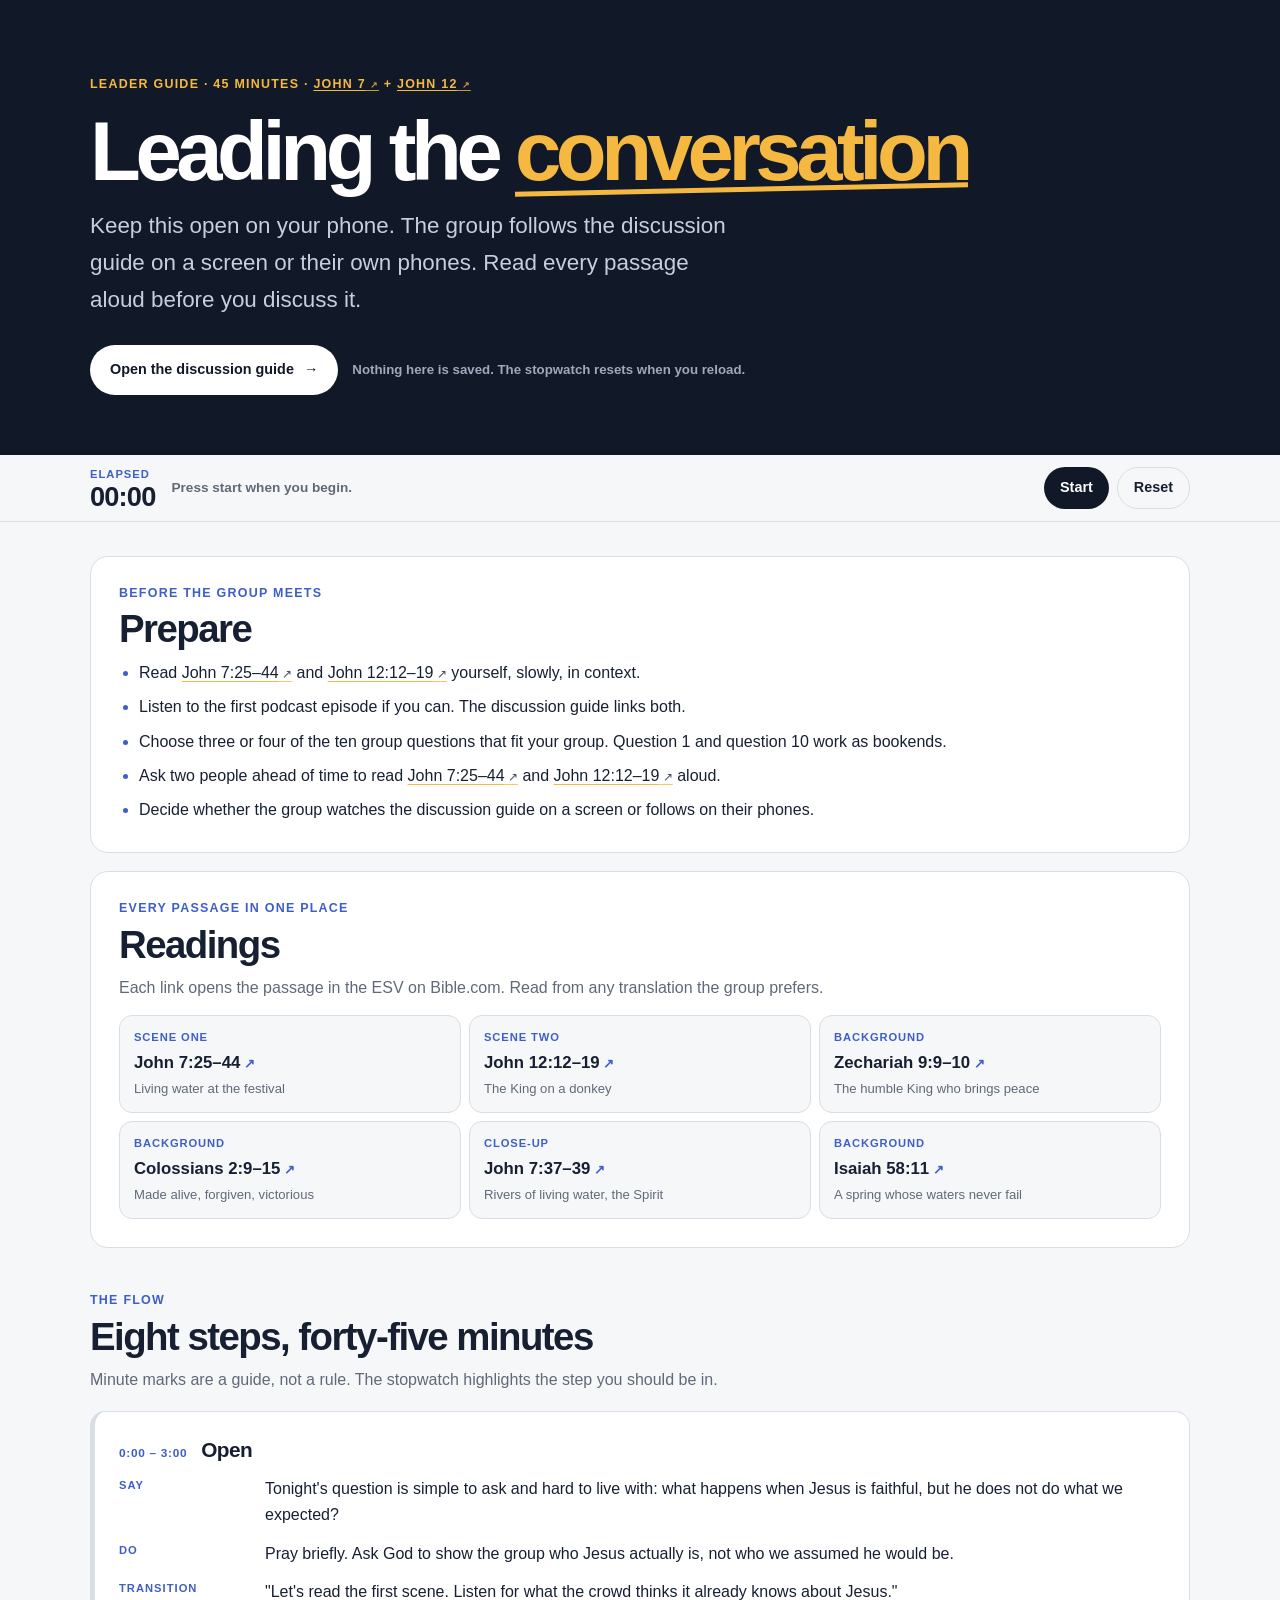
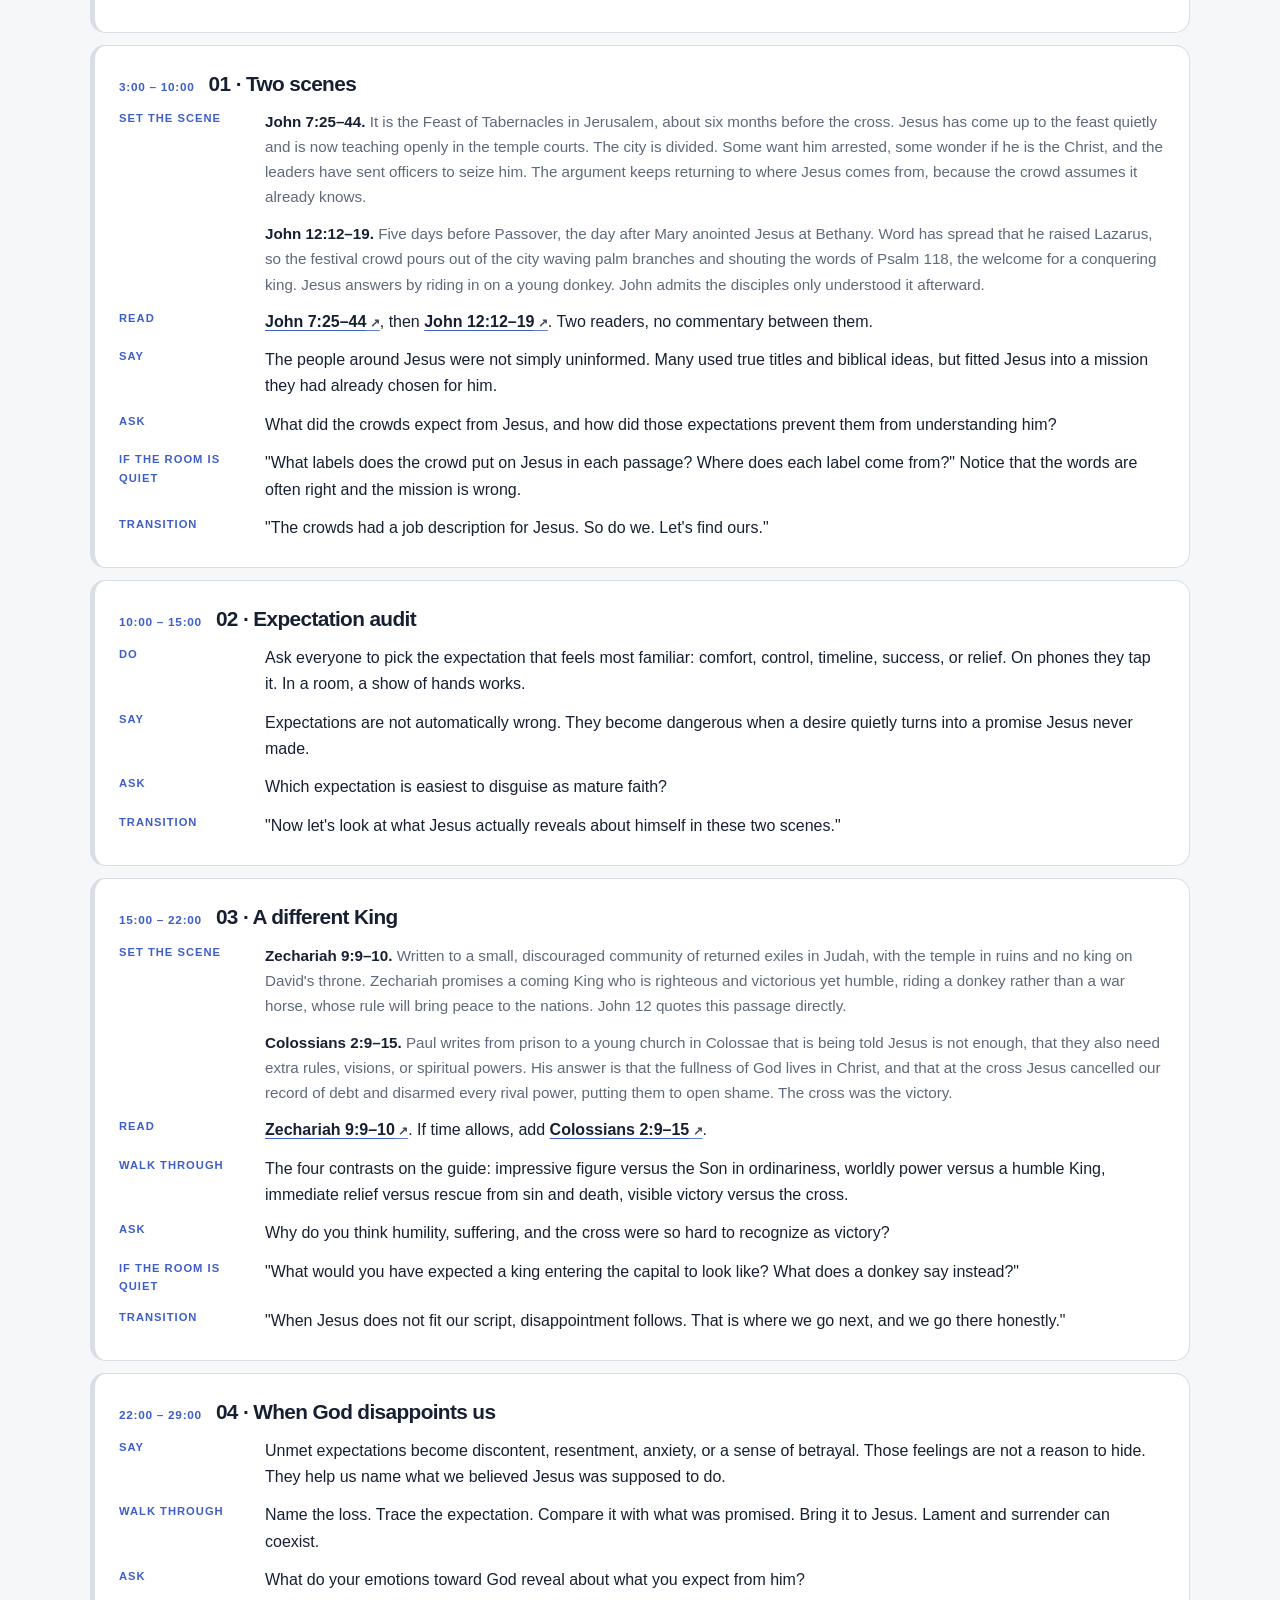
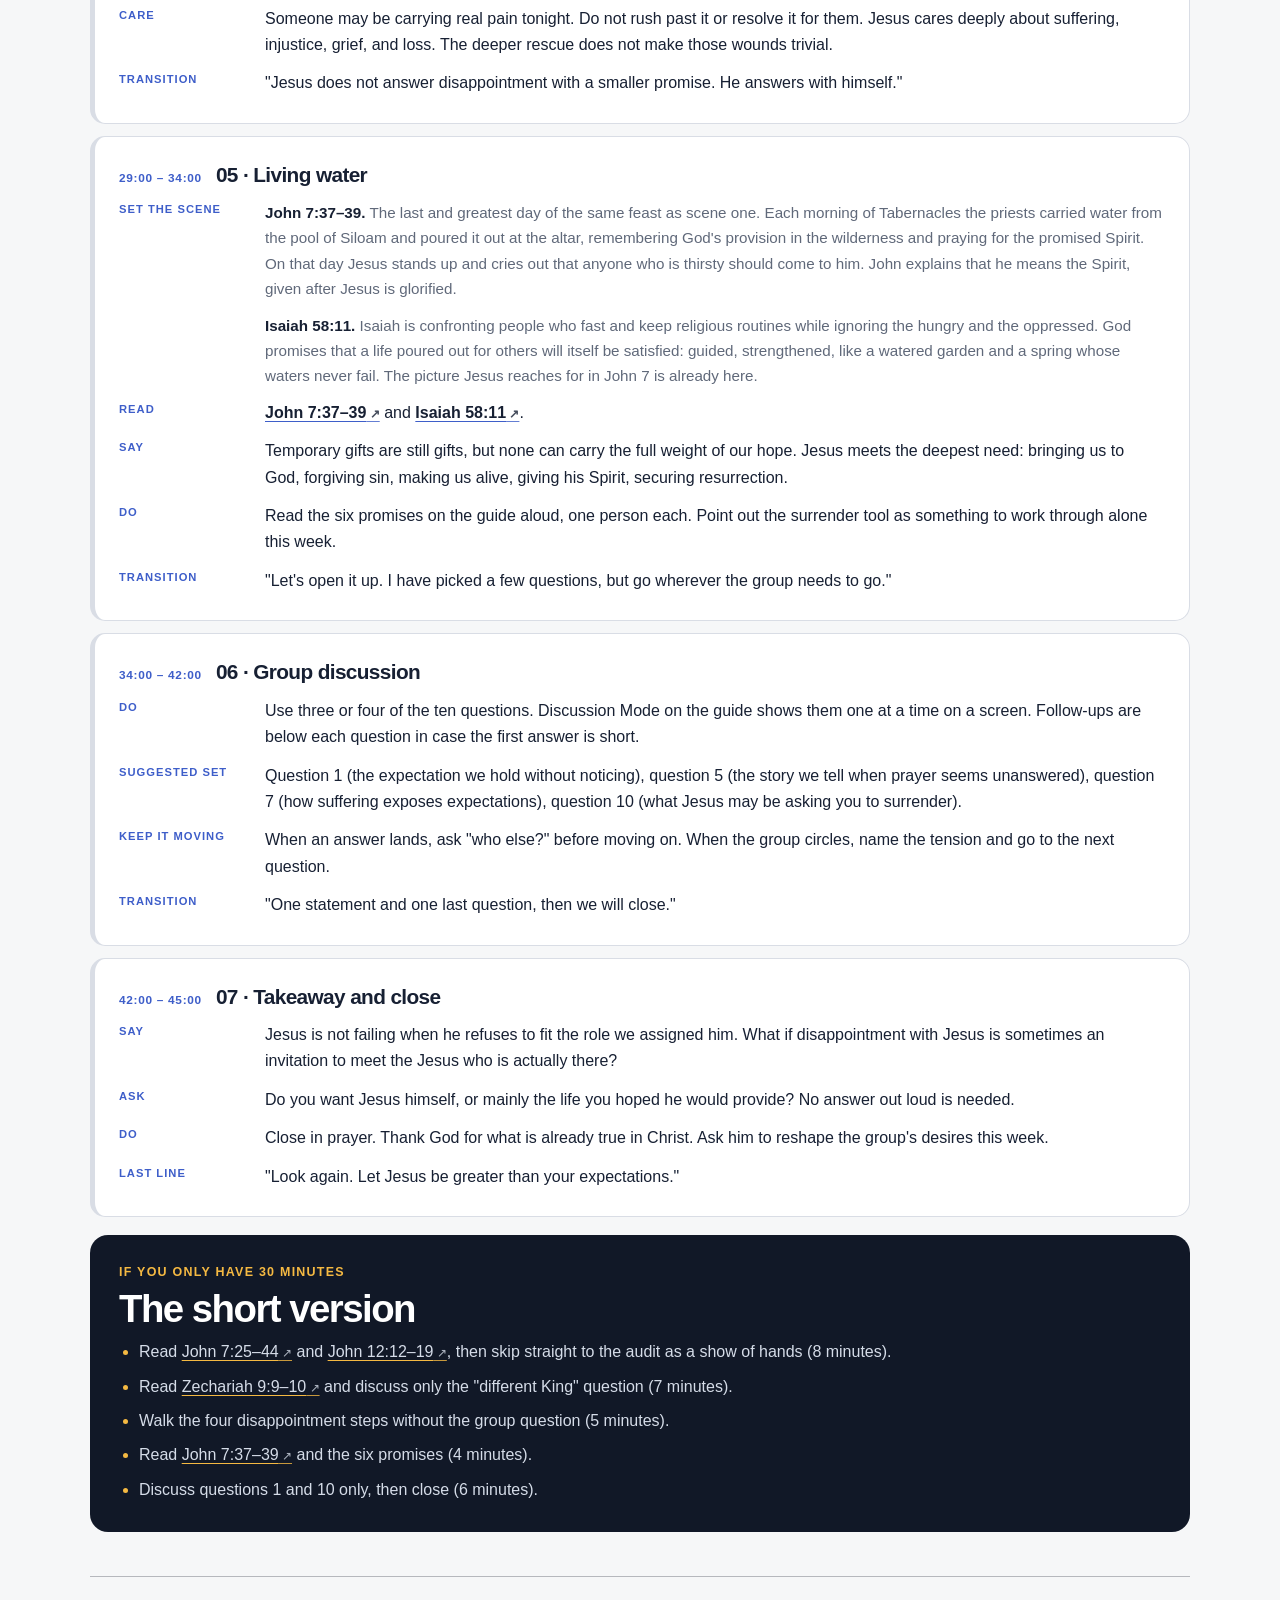
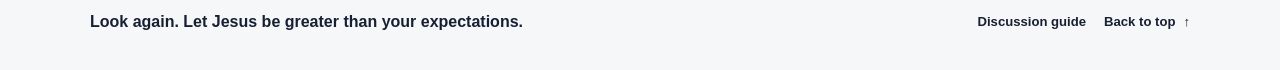
==== commit eb443d34: "Leader guide: set the scene before every reading Each Read line in the flow now follows a short cont" ====
--- a/leader.html
+++ b/leader.html
@@ -96,6 +96,9 @@
               <h3>01 · Two scenes</h3>
             </div>
             <dl>
+              <dt>Set the scene</dt>
+              <dd class="leader-scene"><strong>John 7:25–44.</strong> It is the Feast of Tabernacles in Jerusalem, about six months before the cross. Jesus has come up to the feast quietly and is now teaching openly in the temple courts. The city is divided. Some want him arrested, some wonder if he is the Christ, and the leaders have sent officers to seize him. The argument keeps returning to where Jesus comes from, because the crowd assumes it already knows.</dd>
+              <dd class="leader-scene"><strong>John 12:12–19.</strong> Five days before Passover, the day after Mary anointed Jesus at Bethany. Word has spread that he raised Lazarus, so the festival crowd pours out of the city waving palm branches and shouting the words of Psalm 118, the welcome for a conquering king. Jesus answers by riding in on a young donkey. John admits the disciples only understood it afterward.</dd>
               <dt>Read</dt>
               <dd><a class="verse-link" href="https://www.bible.com/bible/59/JHN.7.25-44.ESV" target="_blank" rel="noopener noreferrer">John 7:25–44</a>, then <a class="verse-link" href="https://www.bible.com/bible/59/JHN.12.12-19.ESV" target="_blank" rel="noopener noreferrer">John 12:12–19</a>. Two readers, no commentary between them.</dd>
               <dt>Say</dt>
@@ -132,6 +135,9 @@
               <h3>03 · A different King</h3>
             </div>
             <dl>
+              <dt>Set the scene</dt>
+              <dd class="leader-scene"><strong>Zechariah 9:9–10.</strong> Written to a small, discouraged community of returned exiles in Judah, with the temple in ruins and no king on David's throne. Zechariah promises a coming King who is righteous and victorious yet humble, riding a donkey rather than a war horse, whose rule will bring peace to the nations. John 12 quotes this passage directly.</dd>
+              <dd class="leader-scene"><strong>Colossians 2:9–15.</strong> Paul writes from prison to a young church in Colossae that is being told Jesus is not enough, that they also need extra rules, visions, or spiritual powers. His answer is that the fullness of God lives in Christ, and that at the cross Jesus cancelled our record of debt and disarmed every rival power, putting them to open shame. The cross was the victory.</dd>
               <dt>Read</dt>
               <dd><a class="verse-link" href="https://www.bible.com/bible/59/ZEC.9.9-10.ESV" target="_blank" rel="noopener noreferrer">Zechariah 9:9–10</a>. If time allows, add <a class="verse-link" href="https://www.bible.com/bible/59/COL.2.9-15.ESV" target="_blank" rel="noopener noreferrer">Colossians 2:9–15</a>.</dd>
               <dt>Walk through</dt>
@@ -170,6 +176,9 @@
               <h3>05 · Living water</h3>
             </div>
             <dl>
+              <dt>Set the scene</dt>
+              <dd class="leader-scene"><strong>John 7:37–39.</strong> The last and greatest day of the same feast as scene one. Each morning of Tabernacles the priests carried water from the pool of Siloam and poured it out at the altar, remembering God's provision in the wilderness and praying for the promised Spirit. On that day Jesus stands up and cries out that anyone who is thirsty should come to him. John explains that he means the Spirit, given after Jesus is glorified.</dd>
+              <dd class="leader-scene"><strong>Isaiah 58:11.</strong> Isaiah is confronting people who fast and keep religious routines while ignoring the hungry and the oppressed. God promises that a life poured out for others will itself be satisfied: guided, strengthened, like a watered garden and a spring whose waters never fail. The picture Jesus reaches for in John 7 is already here.</dd>
               <dt>Read</dt>
               <dd><a class="verse-link" href="https://www.bible.com/bible/59/JHN.7.37-39.ESV" target="_blank" rel="noopener noreferrer">John 7:37–39</a> and <a class="verse-link" href="https://www.bible.com/bible/59/ISA.58.11.ESV" target="_blank" rel="noopener noreferrer">Isaiah 58:11</a>.</dd>
               <dt>Say</dt>
--- a/styles.css
+++ b/styles.css
@@ -1858,6 +1858,15 @@
   margin: 2px 0 0;
 }
 
+.leader-scene {
+  color: var(--muted);
+  font-size: 0.95rem;
+}
+
+.leader-scene strong {
+  color: var(--ink);
+}
+
 .leader-step dd .verse-link {
   font-weight: 700;
   text-decoration-color: var(--blue);
@@ -1917,6 +1926,7 @@
   }
 
   .leader-step dd {
+    grid-column: 2;
     margin: 0;
   }
 }
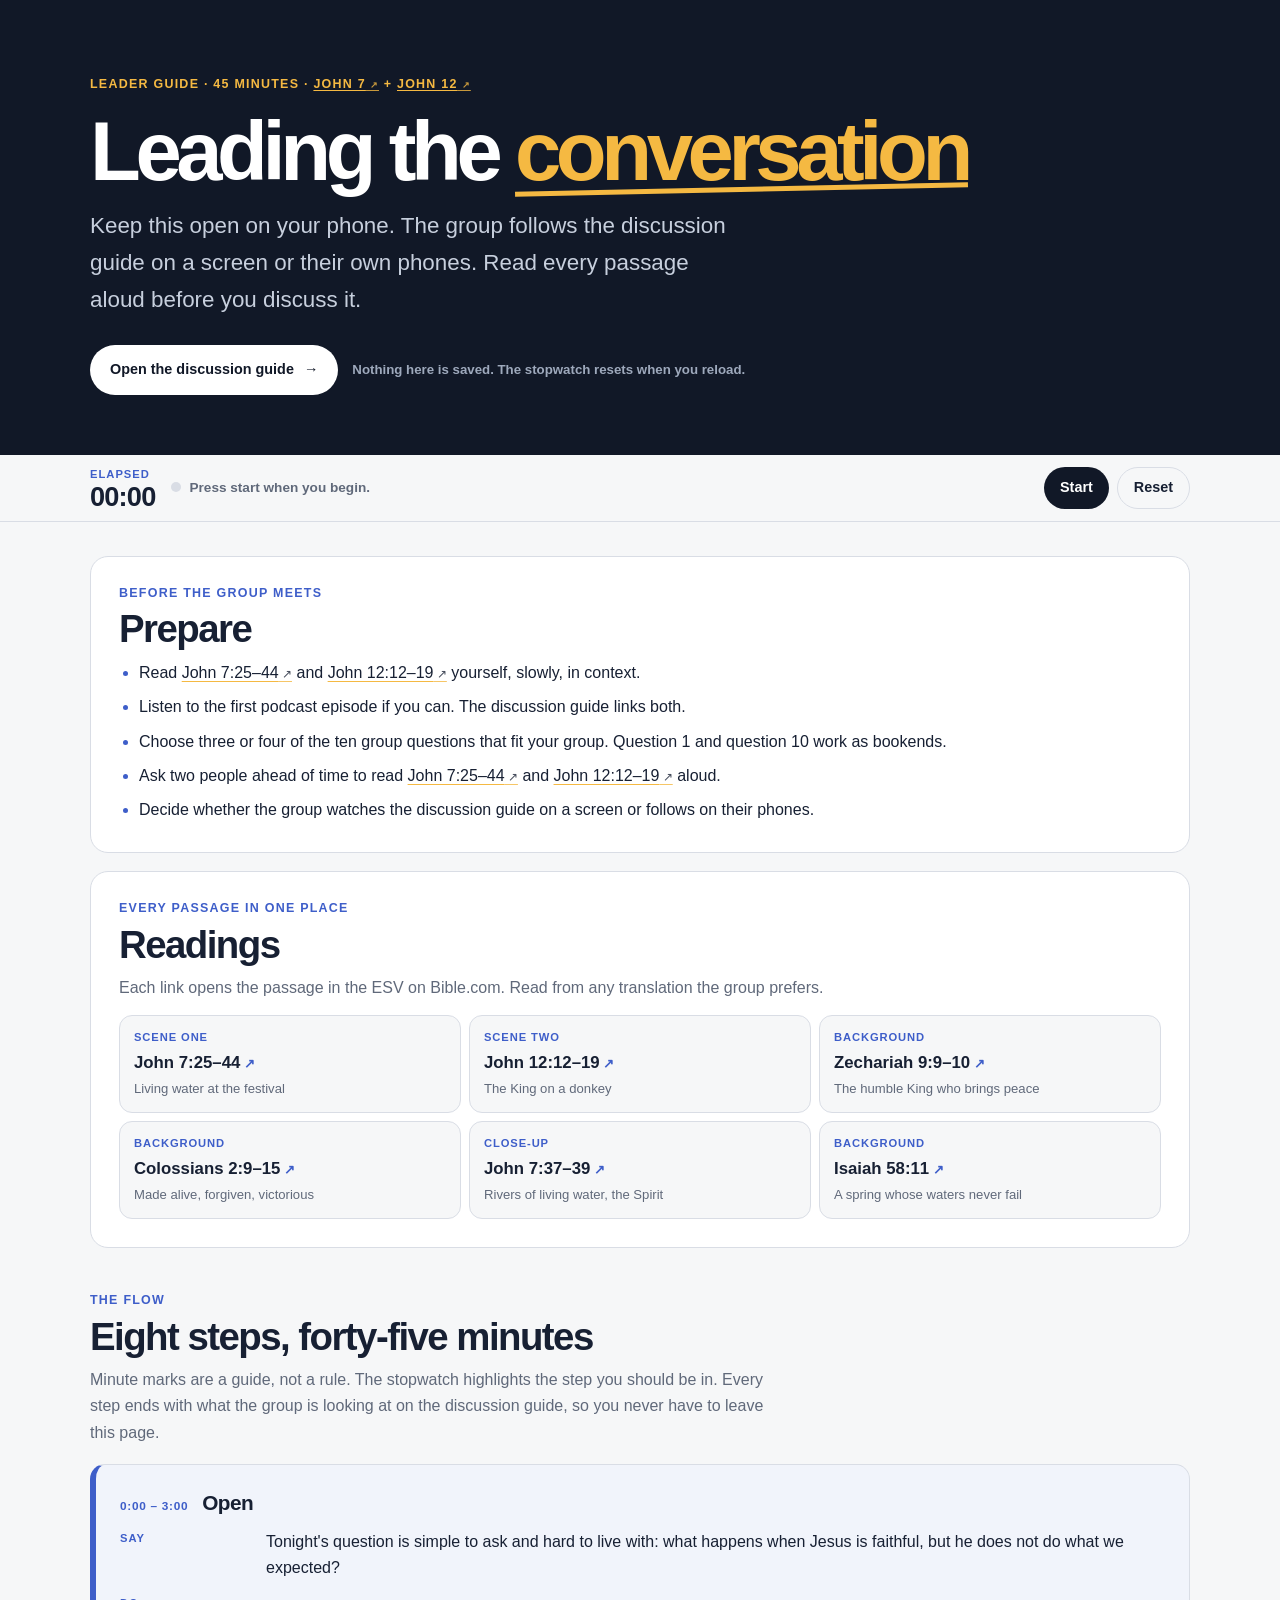
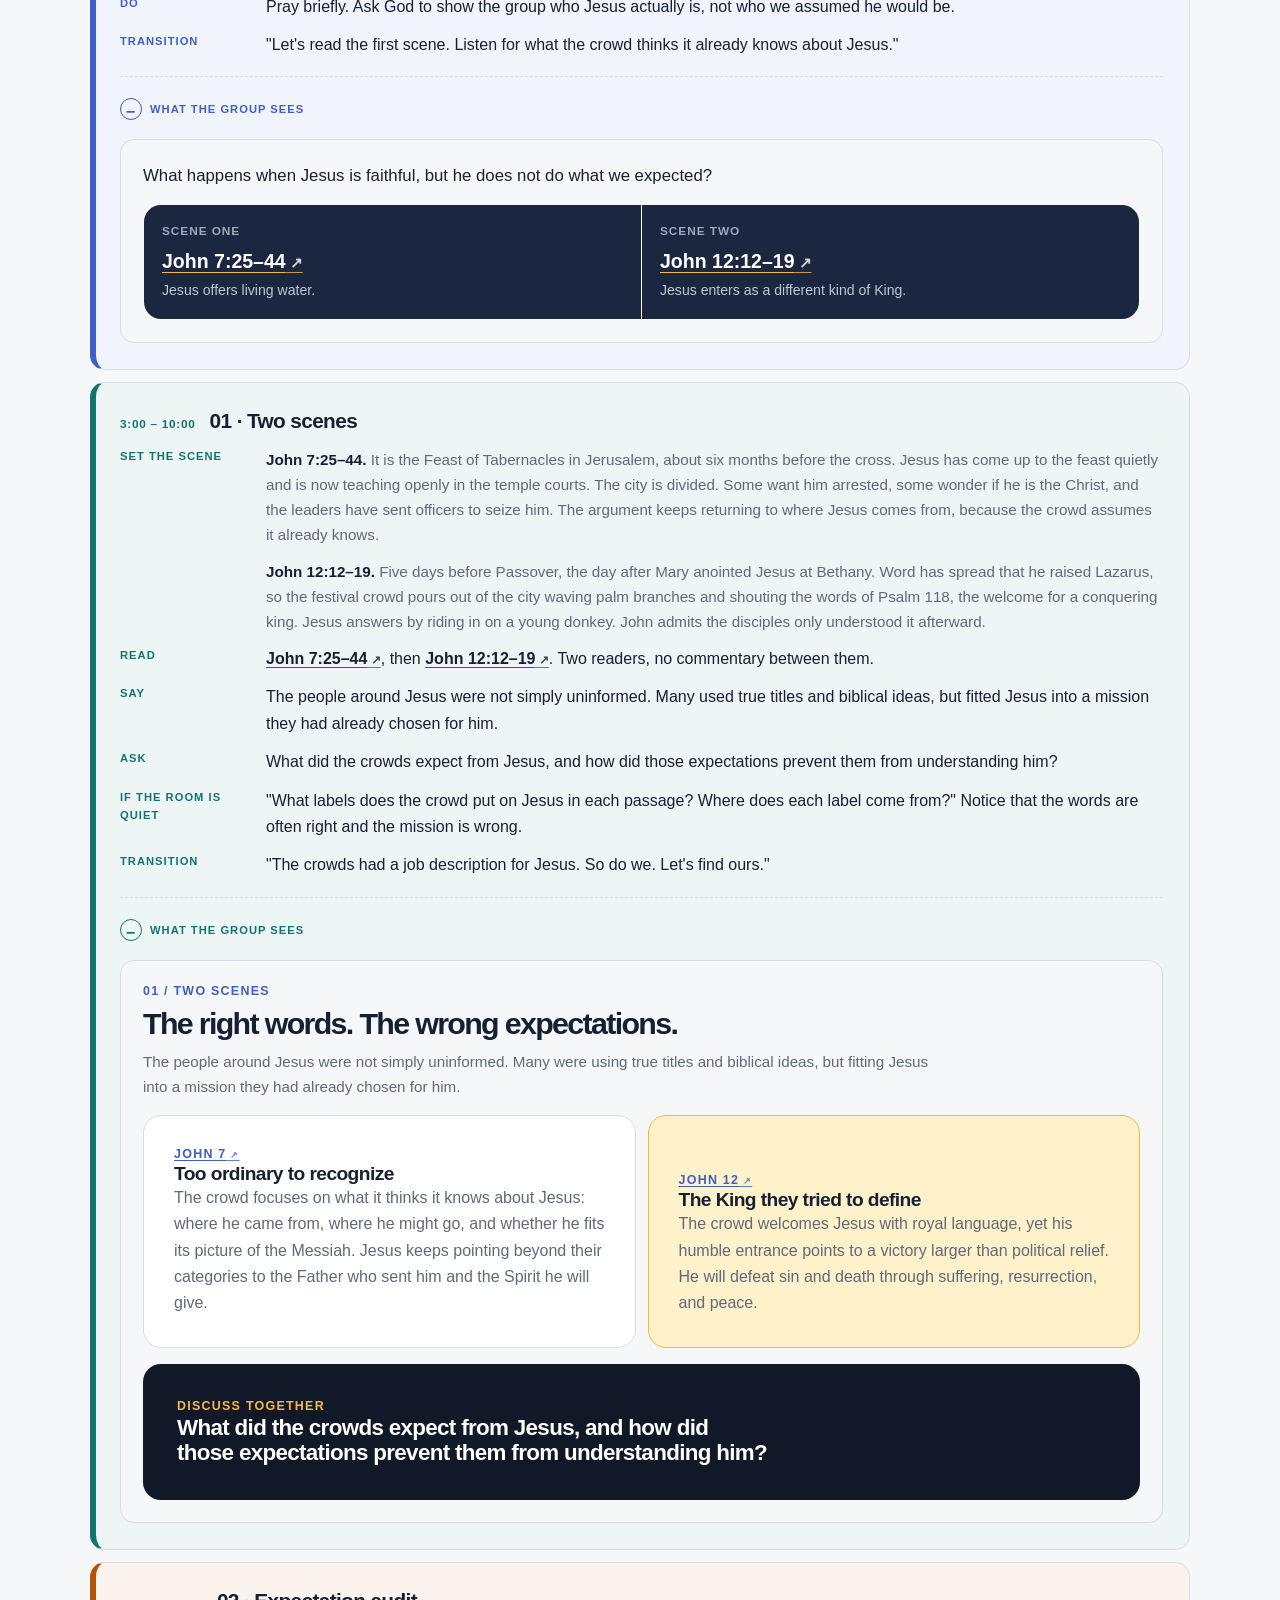
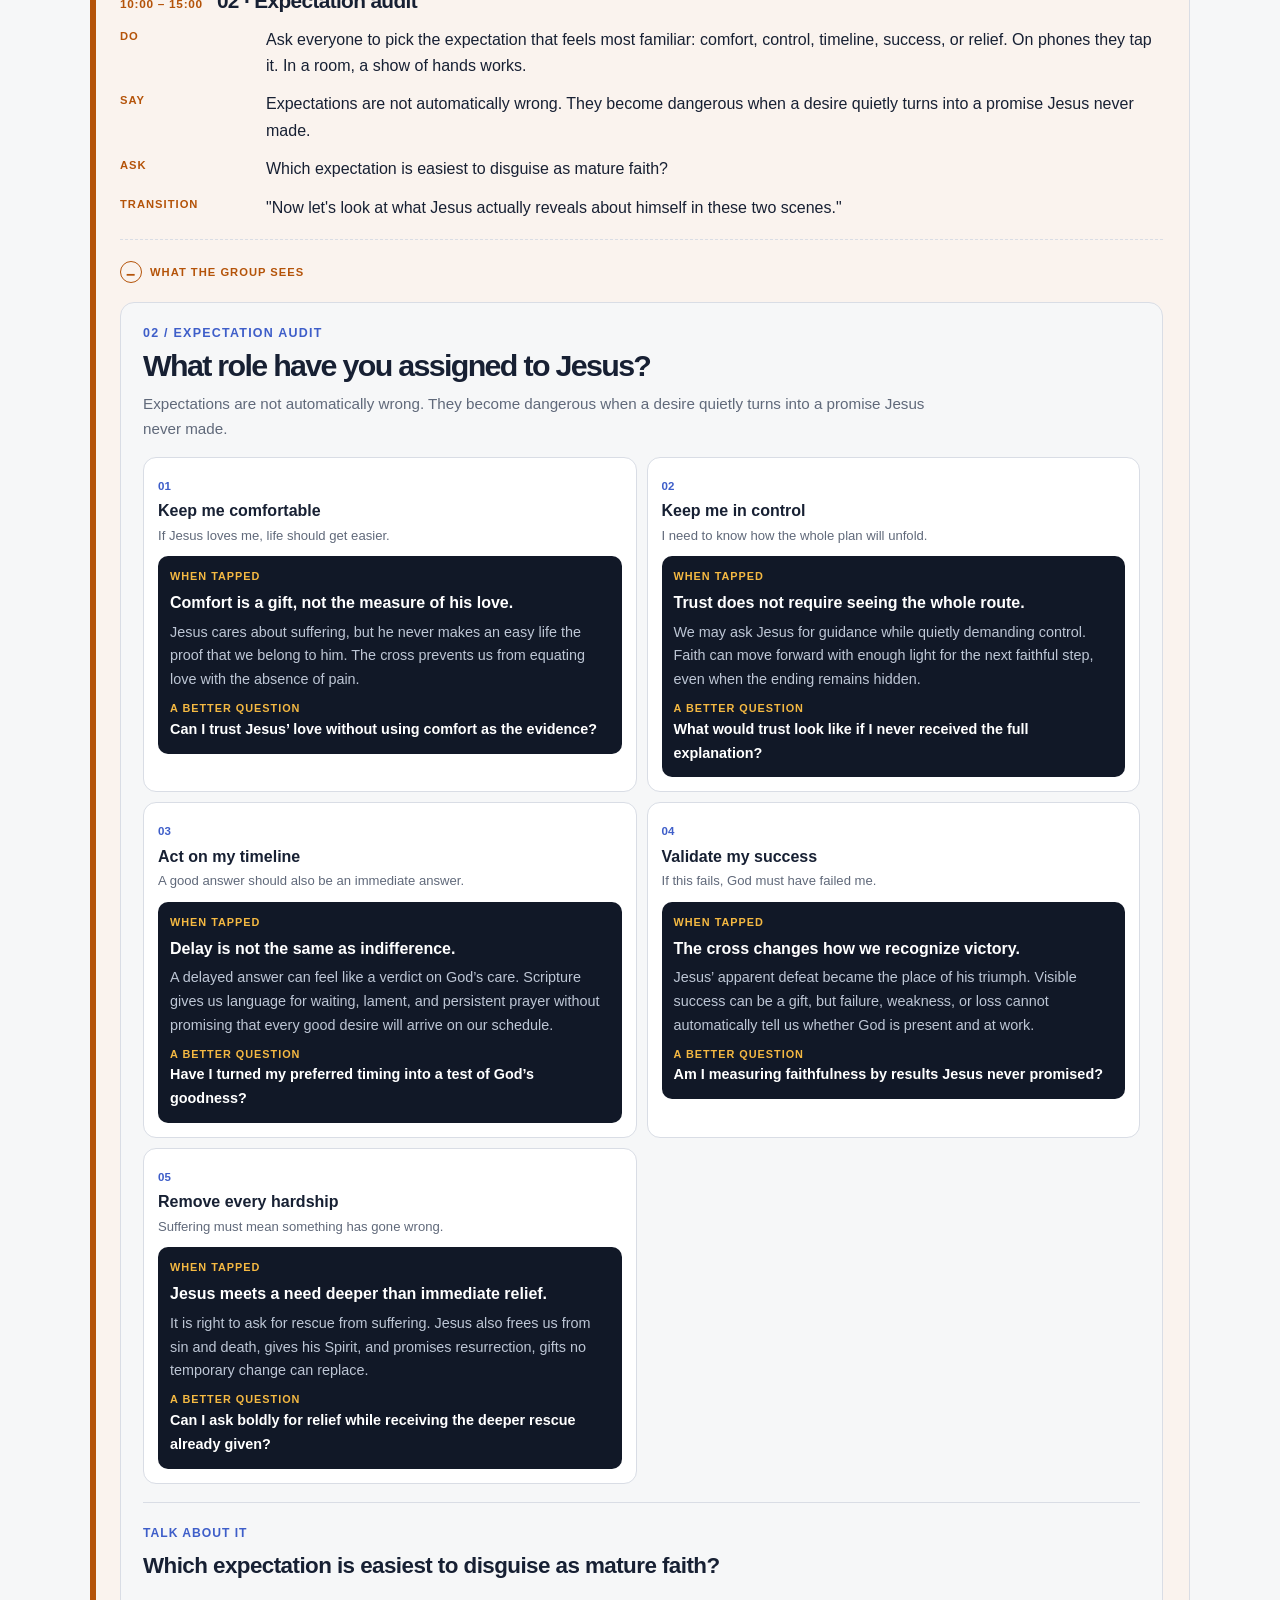
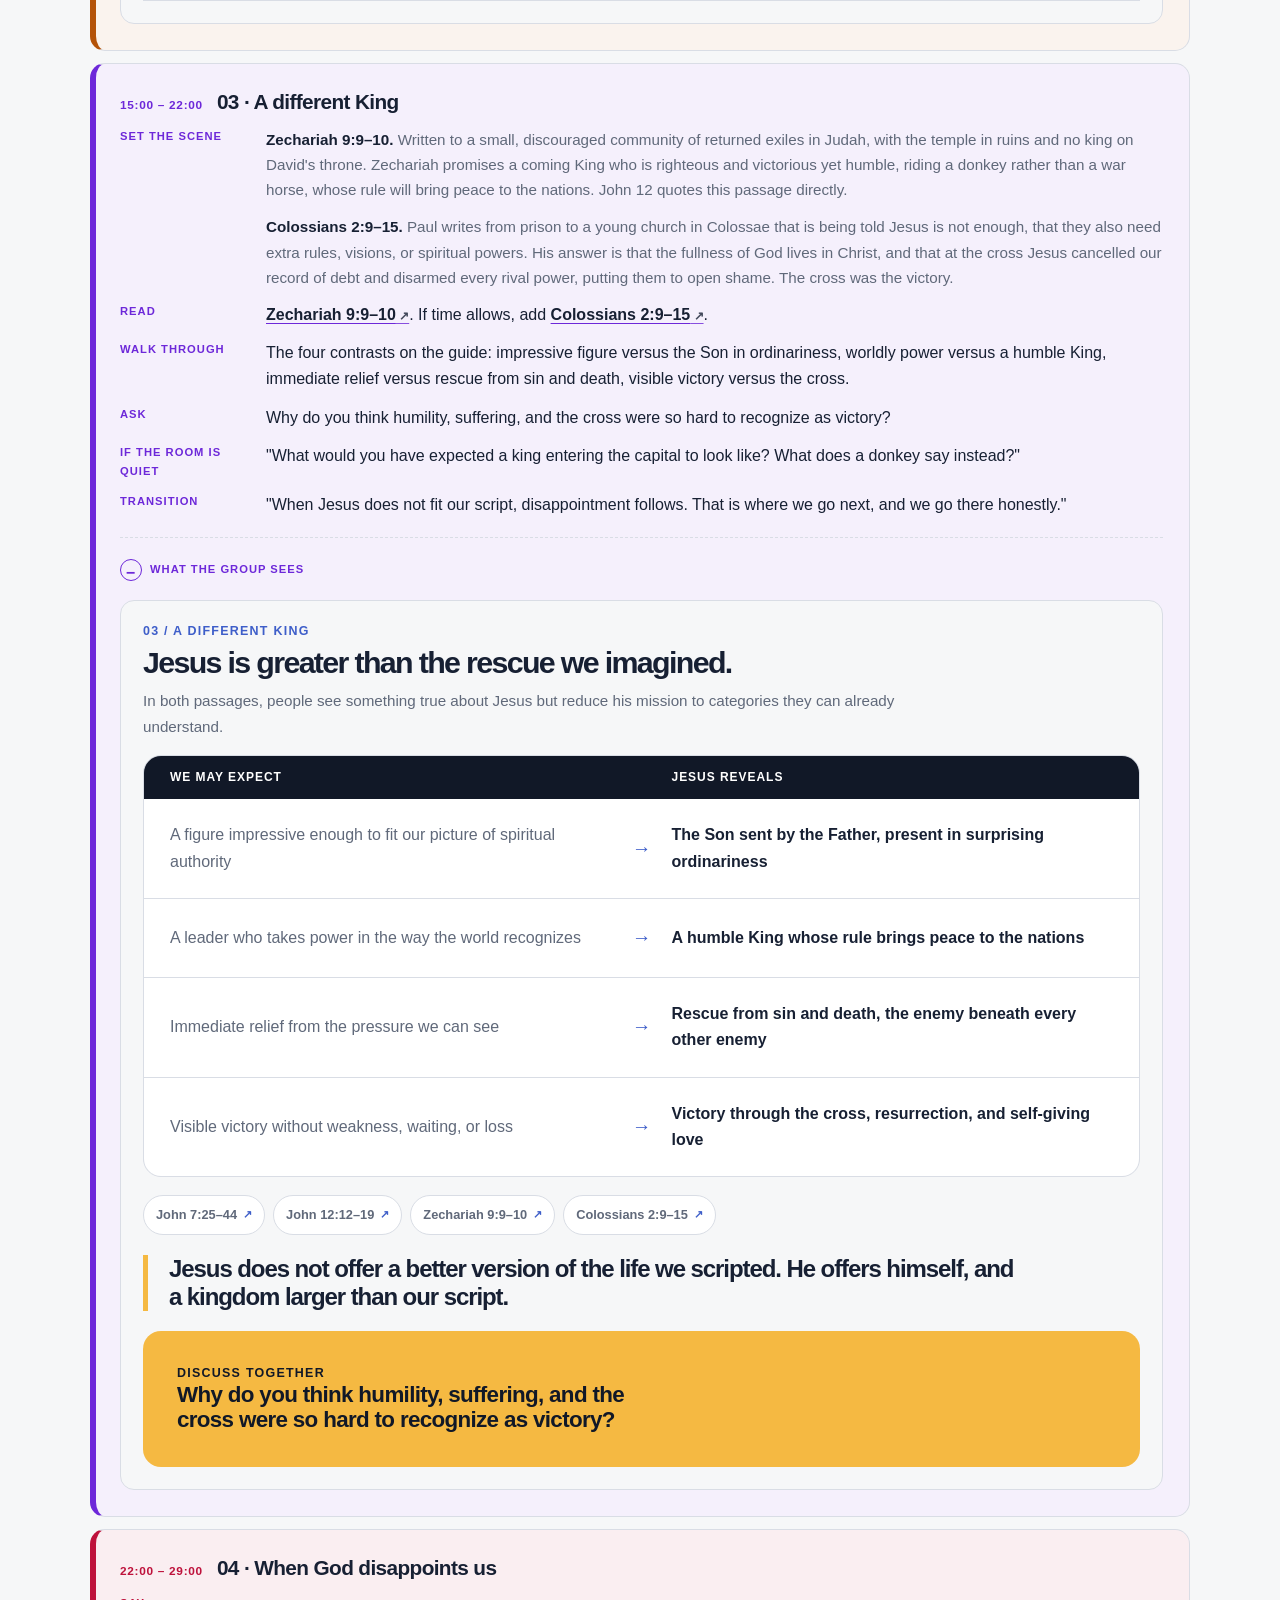
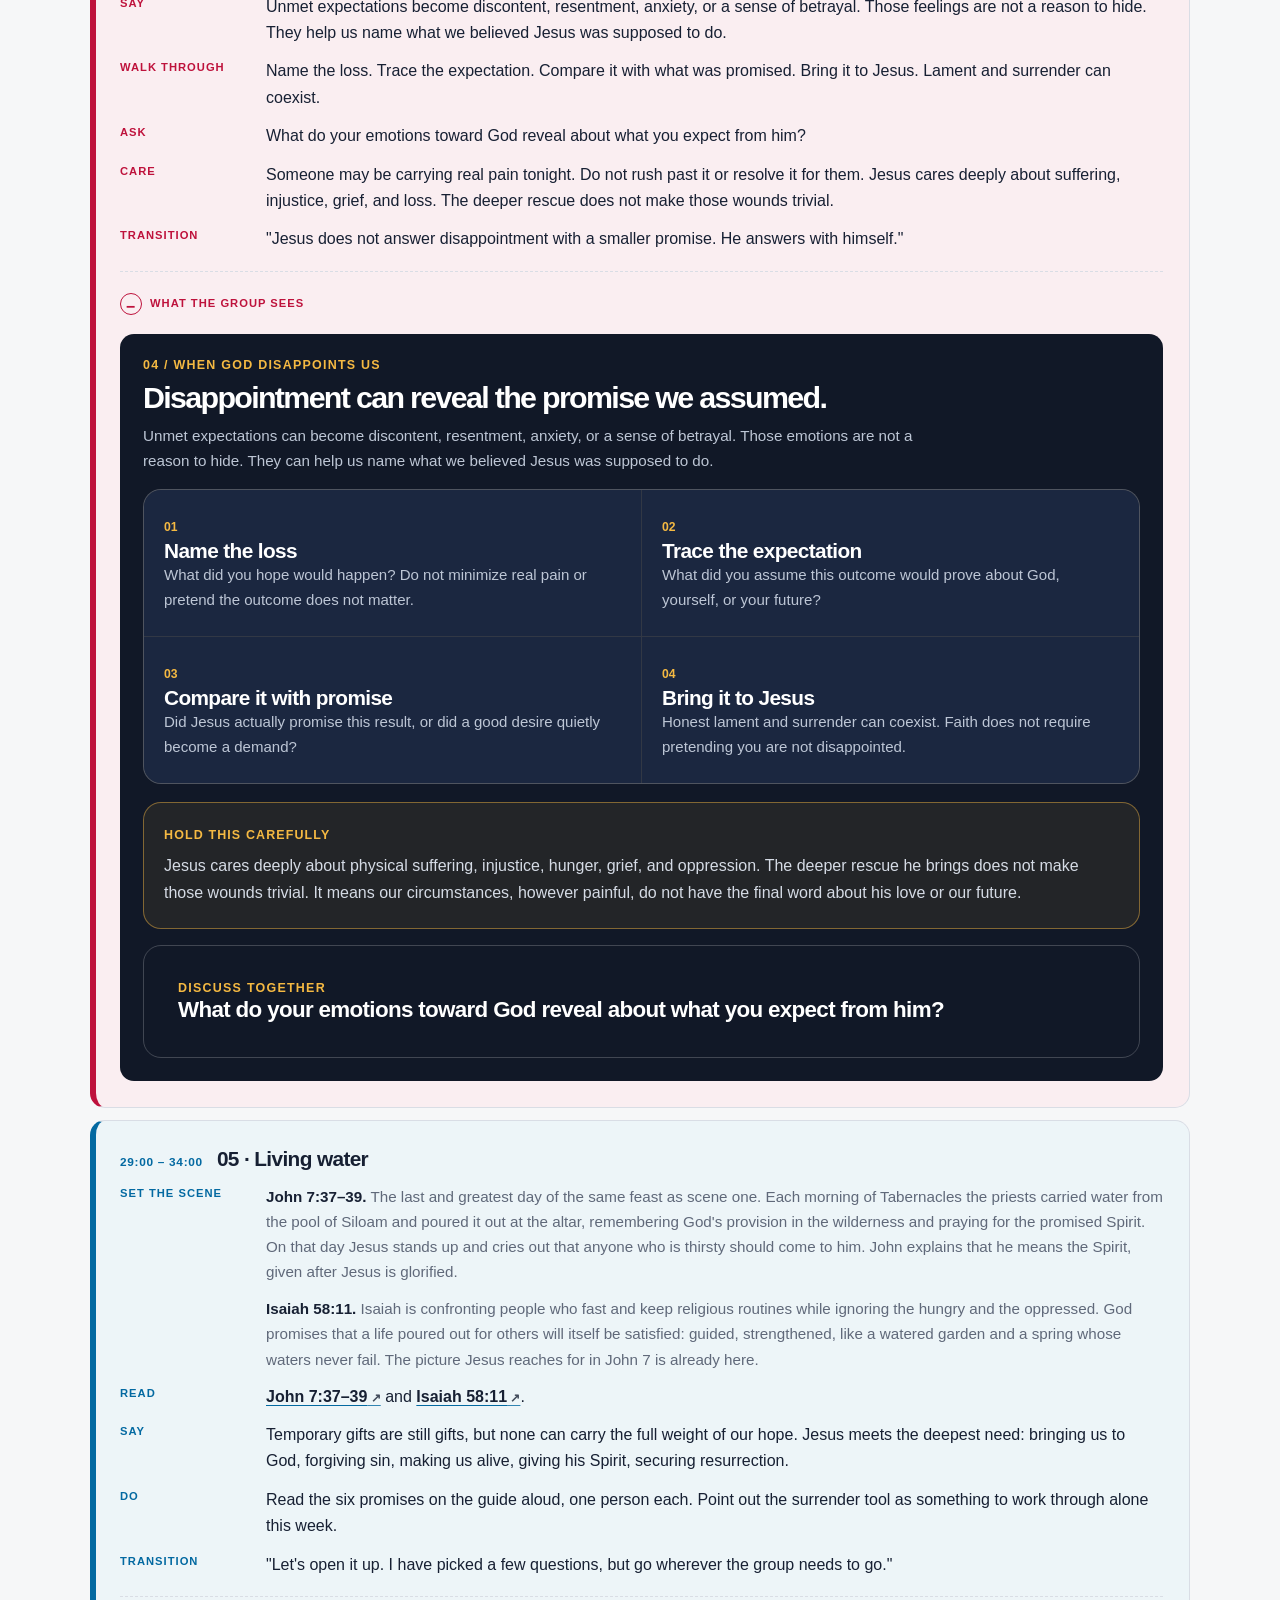
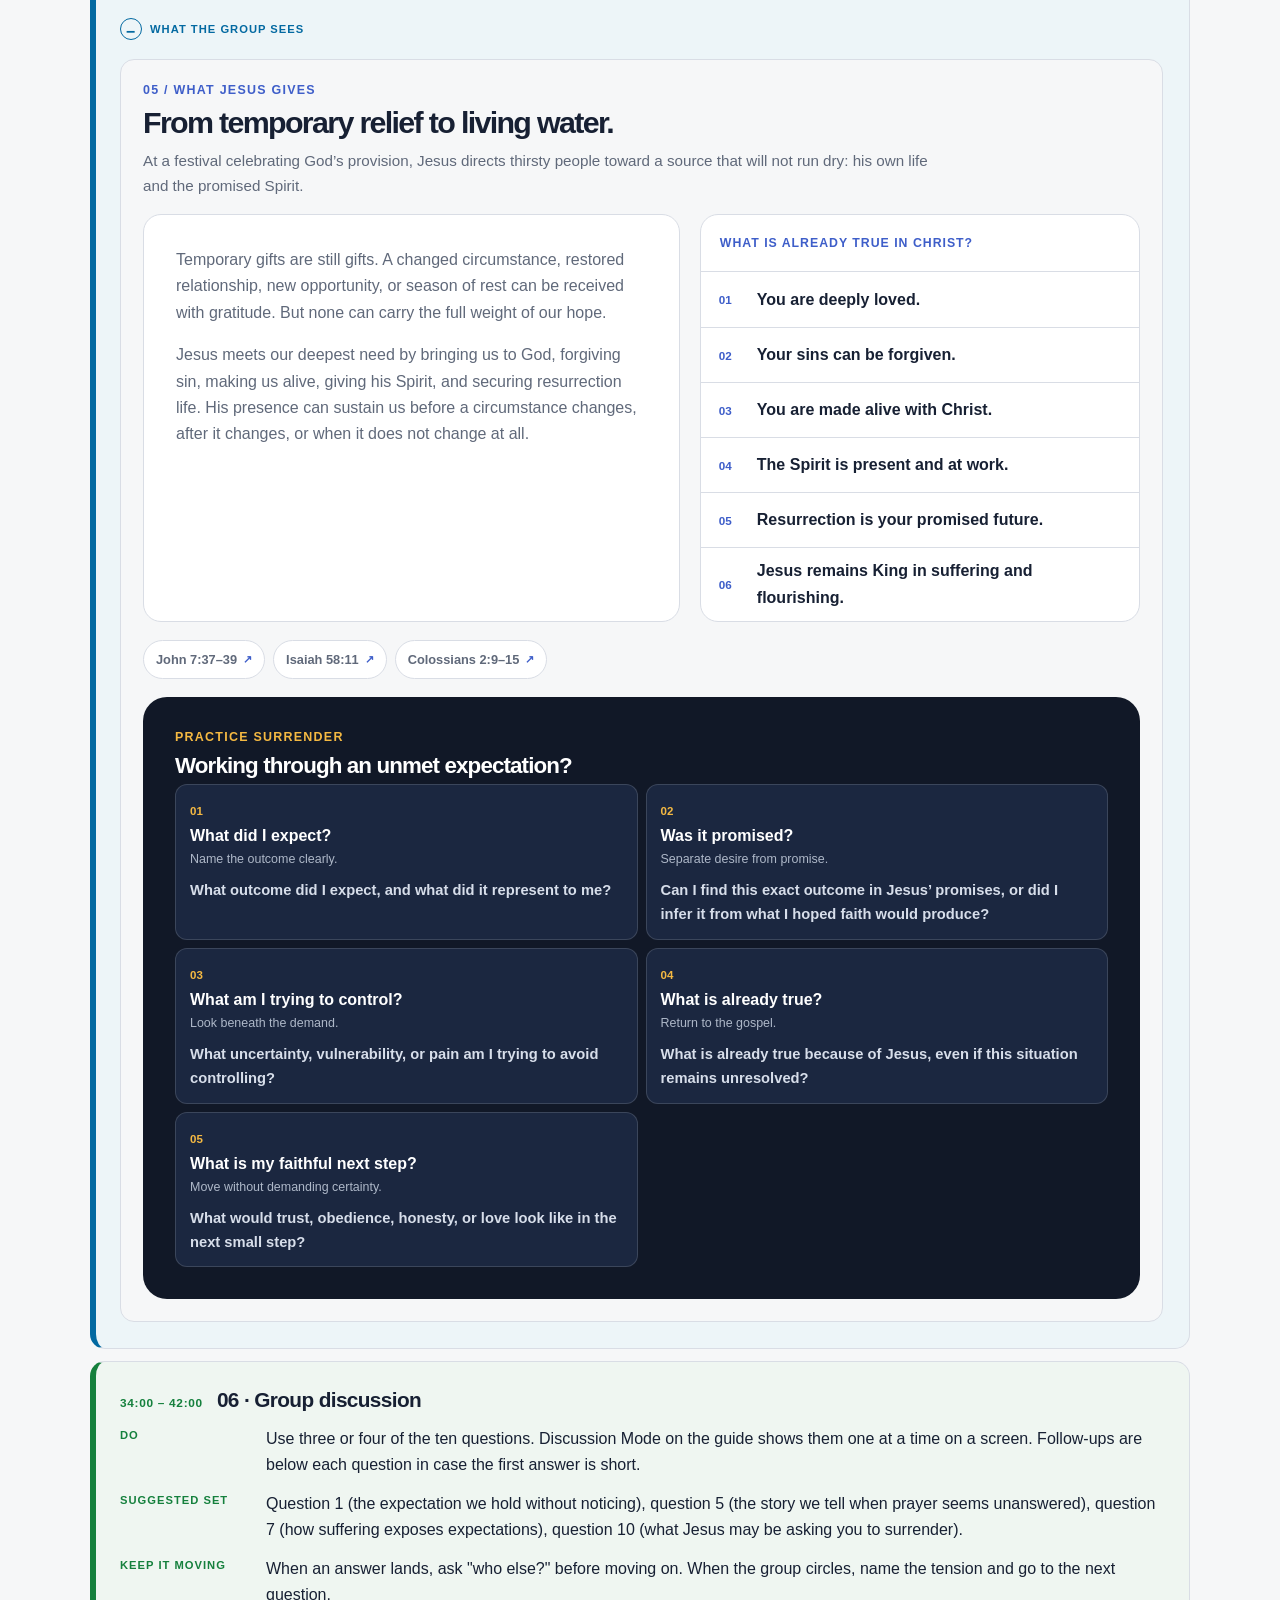
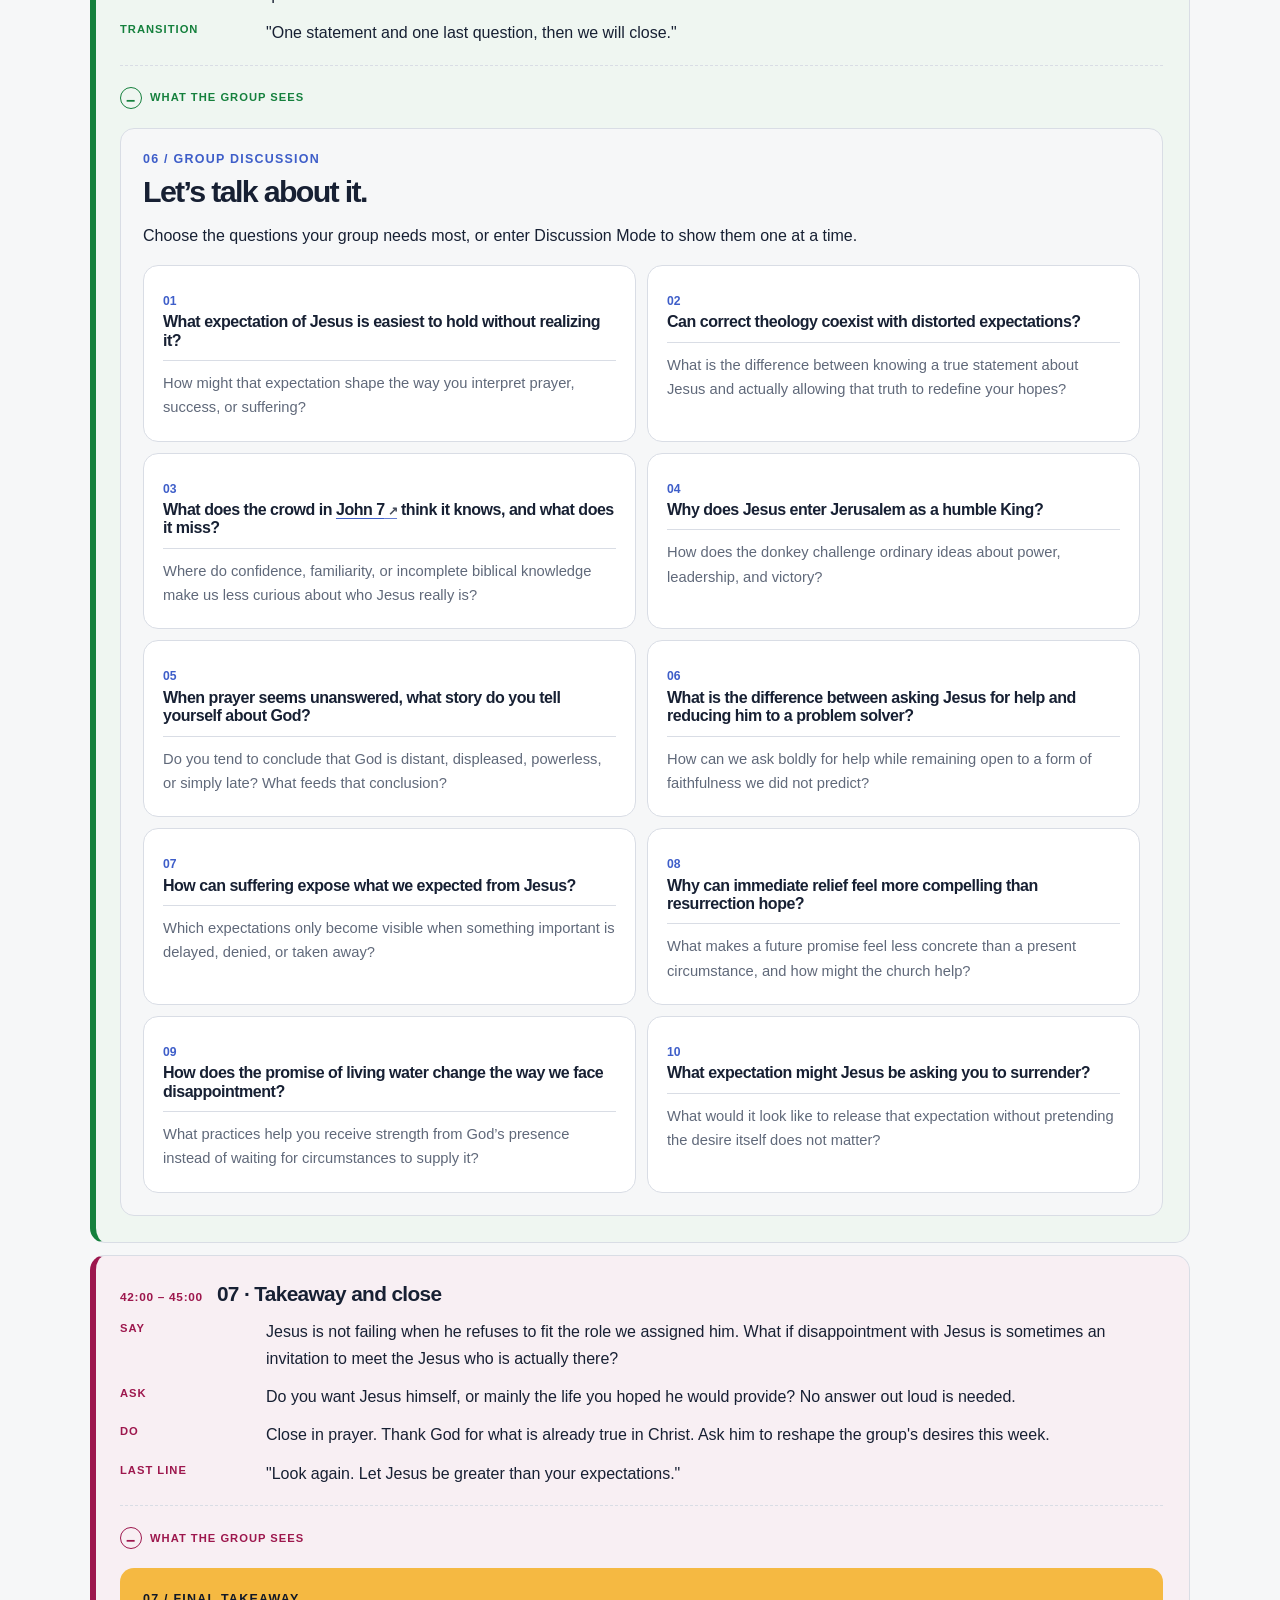
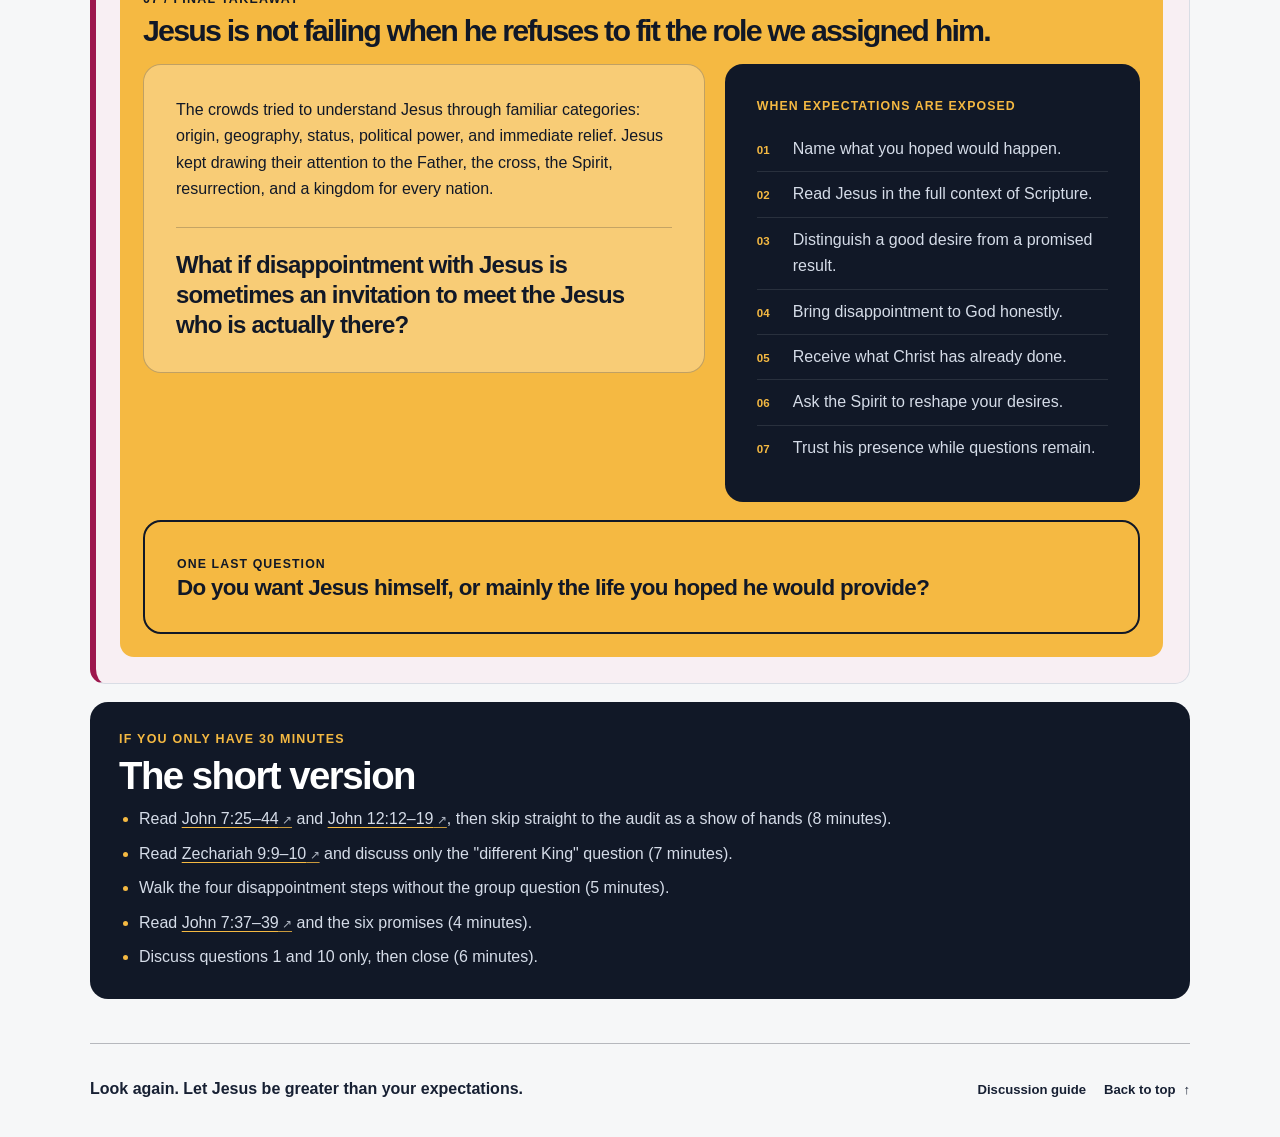
==== commit 640e596e: "Leader guide: embed what the group sees in every step Each flow step now ends with a collapsible "Wh" ====
--- a/leader.html
+++ b/leader.html
@@ -71,11 +71,11 @@
         <header class="leader-flow-heading">
           <p class="section-number">The flow</p>
           <h2 id="flow-title">Eight steps, forty-five minutes</h2>
-          <p>Minute marks are a guide, not a rule. The stopwatch highlights the step you should be in.</p>
+          <p>Minute marks are a guide, not a rule. The stopwatch highlights the step you should be in. Every step ends with what the group is looking at on the discussion guide, so you never have to leave this page.</p>
         </header>
 
         <ol class="leader-flow">
-          <li class="leader-step" data-start="0" data-end="3">
+          <li class="leader-step" data-start="0" data-end="3" data-group="open">
             <div class="leader-step__head">
               <span class="leader-step__time">0:00 – 3:00</span>
               <h3>Open</h3>
@@ -88,9 +88,26 @@
               <dt>Transition</dt>
               <dd>"Let's read the first scene. Listen for what the crowd thinks it already knows about Jesus."</dd>
             </dl>
-          </li>
-
-          <li class="leader-step" data-start="3" data-end="10">
+            <details class="group-view group-view--open" open>
+              <summary>What the group sees</summary>
+              <div class="group-view__body">
+<p class="hero__prompt">What happens when Jesus is faithful, but he does not do what we expected?</p><div class="passage-pair" role="group" aria-label="Primary passages">
+          <article>
+            <span>Scene one</span>
+            <strong><a class="verse-link" href="https://www.bible.com/bible/59/JHN.7.25-44.ESV" target="_blank" rel="noopener noreferrer">John 7:25–44</a></strong>
+            <p>Jesus offers living water.</p>
+          </article>
+          <article>
+            <span>Scene two</span>
+            <strong><a class="verse-link" href="https://www.bible.com/bible/59/JHN.12.12-19.ESV" target="_blank" rel="noopener noreferrer">John 12:12–19</a></strong>
+            <p>Jesus enters as a different kind of King.</p>
+          </article>
+        </div>
+              </div>
+            </details>
+          </li>
+
+          <li class="leader-step" data-start="3" data-end="10" data-group="two-scenes">
             <div class="leader-step__head">
               <span class="leader-step__time">3:00 – 10:00</span>
               <h3>01 · Two scenes</h3>
@@ -110,9 +127,35 @@
               <dt>Transition</dt>
               <dd>"The crowds had a job description for Jesus. So do we. Let's find ours."</dd>
             </dl>
-          </li>
-
-          <li class="leader-step" data-start="10" data-end="15">
+            <details class="group-view group-view--two-scenes" open>
+              <summary>What the group sees</summary>
+              <div class="group-view__body">
+<header class="section-heading">
+          <p class="section-number">01 / Two scenes</p>
+          <h2>The right words. The wrong expectations.</h2>
+          <p>The people around Jesus were not simply uninformed. Many were using true titles and biblical ideas, but fitting Jesus into a mission they had already chosen for him.</p>
+        </header>
+        <div class="scene-grid">
+          <article class="scene-card">
+            <p class="scene-card__label"><a class="verse-link" href="https://www.bible.com/bible/59/JHN.7.25-44.ESV" target="_blank" rel="noopener noreferrer">John 7</a></p>
+            <h3>Too ordinary to recognize</h3>
+            <p>The crowd focuses on what it thinks it knows about Jesus: where he came from, where he might go, and whether he fits its picture of the Messiah. Jesus keeps pointing beyond their categories to the Father who sent him and the Spirit he will give.</p>
+          </article>
+          <article class="scene-card scene-card--accent">
+            <p class="scene-card__label"><a class="verse-link" href="https://www.bible.com/bible/59/JHN.12.12-19.ESV" target="_blank" rel="noopener noreferrer">John 12</a></p>
+            <h3>The King they tried to define</h3>
+            <p>The crowd welcomes Jesus with royal language, yet his humble entrance points to a victory larger than political relief. He will defeat sin and death through suffering, resurrection, and peace.</p>
+          </article>
+        </div>
+        <div class="big-question">
+          <p>Discuss together</p>
+          <h3>What did the crowds expect from Jesus, and how did those expectations prevent them from understanding him?</h3>
+        </div>
+              </div>
+            </details>
+          </li>
+
+          <li class="leader-step" data-start="10" data-end="15" data-group="expectation-audit">
             <div class="leader-step__head">
               <span class="leader-step__time">10:00 – 15:00</span>
               <h3>02 · Expectation audit</h3>
@@ -127,9 +170,24 @@
               <dt>Transition</dt>
               <dd>"Now let's look at what Jesus actually reveals about himself in these two scenes."</dd>
             </dl>
-          </li>
-
-          <li class="leader-step" data-start="15" data-end="22">
+            <details class="group-view group-view--expectation-audit" open>
+              <summary>What the group sees</summary>
+              <div class="group-view__body">
+<header class="section-heading">
+            <p class="section-number">02 / Expectation audit</p>
+            <h2>What role have you assigned to Jesus?</h2>
+            <p>Expectations are not automatically wrong. They become dangerous when a desire quietly turns into a promise Jesus never made.</p>
+          </header>
+          <div class="group-audit"><article><span>01</span><strong>Keep me comfortable</strong><small>If Jesus loves me, life should get easier.</small><div class="group-audit__response"><p class="group-audit__label">When tapped</p><strong>Comfort is a gift, not the measure of his love.</strong><p>Jesus cares about suffering, but he never makes an easy life the proof that we belong to him. The cross prevents us from equating love with the absence of pain.</p><p class="group-audit__question"><span>A better question</span> Can I trust Jesus’ love without using comfort as the evidence?</p></div></article><article><span>02</span><strong>Keep me in control</strong><small>I need to know how the whole plan will unfold.</small><div class="group-audit__response"><p class="group-audit__label">When tapped</p><strong>Trust does not require seeing the whole route.</strong><p>We may ask Jesus for guidance while quietly demanding control. Faith can move forward with enough light for the next faithful step, even when the ending remains hidden.</p><p class="group-audit__question"><span>A better question</span> What would trust look like if I never received the full explanation?</p></div></article><article><span>03</span><strong>Act on my timeline</strong><small>A good answer should also be an immediate answer.</small><div class="group-audit__response"><p class="group-audit__label">When tapped</p><strong>Delay is not the same as indifference.</strong><p>A delayed answer can feel like a verdict on God’s care. Scripture gives us language for waiting, lament, and persistent prayer without promising that every good desire will arrive on our schedule.</p><p class="group-audit__question"><span>A better question</span> Have I turned my preferred timing into a test of God’s goodness?</p></div></article><article><span>04</span><strong>Validate my success</strong><small>If this fails, God must have failed me.</small><div class="group-audit__response"><p class="group-audit__label">When tapped</p><strong>The cross changes how we recognize victory.</strong><p>Jesus’ apparent defeat became the place of his triumph. Visible success can be a gift, but failure, weakness, or loss cannot automatically tell us whether God is present and at work.</p><p class="group-audit__question"><span>A better question</span> Am I measuring faithfulness by results Jesus never promised?</p></div></article><article><span>05</span><strong>Remove every hardship</strong><small>Suffering must mean something has gone wrong.</small><div class="group-audit__response"><p class="group-audit__label">When tapped</p><strong>Jesus meets a need deeper than immediate relief.</strong><p>It is right to ask for rescue from suffering. Jesus also frees us from sin and death, gives his Spirit, and promises resurrection, gifts no temporary change can replace.</p><p class="group-audit__question"><span>A better question</span> Can I ask boldly for relief while receiving the deeper rescue already given?</p></div></article></div>
+          <div class="discussion-prompt">
+            <span>Talk about it</span>
+            <p>Which expectation is easiest to disguise as mature faith?</p>
+          </div>
+              </div>
+            </details>
+          </li>
+
+          <li class="leader-step" data-start="15" data-end="22" data-group="different-king">
             <div class="leader-step__head">
               <span class="leader-step__time">15:00 – 22:00</span>
               <h3>03 · A different King</h3>
@@ -149,9 +207,58 @@
               <dt>Transition</dt>
               <dd>"When Jesus does not fit our script, disappointment follows. That is where we go next, and we go there honestly."</dd>
             </dl>
-          </li>
-
-          <li class="leader-step" data-start="22" data-end="29">
+            <details class="group-view group-view--different-king" open>
+              <summary>What the group sees</summary>
+              <div class="group-view__body">
+<header class="section-heading">
+          <p class="section-number">03 / A different King</p>
+          <h2>Jesus is greater than the rescue we imagined.</h2>
+          <p>In both passages, people see something true about Jesus but reduce his mission to categories they can already understand.</p>
+        </header>
+        <div class="expectation-contrast" role="group" aria-label="Human expectations compared with what Jesus reveals">
+          <div class="contrast-heading">
+            <p>We may expect</p>
+            <p>Jesus reveals</p>
+          </div>
+          <article>
+            <p>A figure impressive enough to fit our picture of spiritual authority</p>
+            <span aria-hidden="true">→</span>
+            <p>The Son sent by the Father, present in surprising ordinariness</p>
+          </article>
+          <article>
+            <p>A leader who takes power in the way the world recognizes</p>
+            <span aria-hidden="true">→</span>
+            <p>A humble King whose rule brings peace to the nations</p>
+          </article>
+          <article>
+            <p>Immediate relief from the pressure we can see</p>
+            <span aria-hidden="true">→</span>
+            <p>Rescue from sin and death, the enemy beneath every other enemy</p>
+          </article>
+          <article>
+            <p>Visible victory without weakness, waiting, or loss</p>
+            <span aria-hidden="true">→</span>
+            <p>Victory through the cross, resurrection, and self-giving love</p>
+          </article>
+        </div>
+        <div class="reference-strip" role="group" aria-label="Scripture references">
+          <a href="https://www.bible.com/bible/59/JHN.7.25-44.ESV" target="_blank" rel="noopener noreferrer">John 7:25–44</a>
+          <a href="https://www.bible.com/bible/59/JHN.12.12-19.ESV" target="_blank" rel="noopener noreferrer">John 12:12–19</a>
+          <a href="https://www.bible.com/bible/59/ZEC.9.9-10.ESV" target="_blank" rel="noopener noreferrer">Zechariah 9:9–10</a>
+          <a href="https://www.bible.com/bible/59/COL.2.9-15.ESV" target="_blank" rel="noopener noreferrer">Colossians 2:9–15</a>
+        </div>
+        <blockquote class="statement-card">
+          <p>Jesus does not offer a better version of the life we scripted. He offers himself, and a kingdom larger than our script.</p>
+        </blockquote>
+        <div class="big-question big-question--yellow">
+          <p>Discuss together</p>
+          <h3>Why do you think humility, suffering, and the cross were so hard to recognize as victory?</h3>
+        </div>
+              </div>
+            </details>
+          </li>
+
+          <li class="leader-step" data-start="22" data-end="29" data-group="disappointment">
             <div class="leader-step__head">
               <span class="leader-step__time">22:00 – 29:00</span>
               <h3>04 · When God disappoints us</h3>
@@ -168,9 +275,49 @@
               <dt>Transition</dt>
               <dd>"Jesus does not answer disappointment with a smaller promise. He answers with himself."</dd>
             </dl>
-          </li>
-
-          <li class="leader-step" data-start="29" data-end="34">
+            <details class="group-view group-view--disappointment" open>
+              <summary>What the group sees</summary>
+              <div class="group-view__body">
+<header class="section-heading section-heading--light">
+            <p class="section-number">04 / When God disappoints us</p>
+            <h2>Disappointment can reveal the promise we assumed.</h2>
+            <p>Unmet expectations can become discontent, resentment, anxiety, or a sense of betrayal. Those emotions are not a reason to hide. They can help us name what we believed Jesus was supposed to do.</p>
+          </header>
+          <div class="diagnostic-grid">
+            <article>
+              <span>01</span>
+              <h3>Name the loss</h3>
+              <p>What did you hope would happen? Do not minimize real pain or pretend the outcome does not matter.</p>
+            </article>
+            <article>
+              <span>02</span>
+              <h3>Trace the expectation</h3>
+              <p>What did you assume this outcome would prove about God, yourself, or your future?</p>
+            </article>
+            <article>
+              <span>03</span>
+              <h3>Compare it with promise</h3>
+              <p>Did Jesus actually promise this result, or did a good desire quietly become a demand?</p>
+            </article>
+            <article>
+              <span>04</span>
+              <h3>Bring it to Jesus</h3>
+              <p>Honest lament and surrender can coexist. Faith does not require pretending you are not disappointed.</p>
+            </article>
+          </div>
+          <div class="nuance-card">
+            <p class="nuance-card__title">Hold this carefully</p>
+            <p>Jesus cares deeply about physical suffering, injustice, hunger, grief, and oppression. The deeper rescue he brings does not make those wounds trivial. It means our circumstances, however painful, do not have the final word about his love or our future.</p>
+          </div>
+          <div class="big-question big-question--outline">
+            <p>Discuss together</p>
+            <h3>What do your emotions toward God reveal about what you expect from him?</h3>
+          </div>
+              </div>
+            </details>
+          </li>
+
+          <li class="leader-step" data-start="29" data-end="34" data-group="living-water">
             <div class="leader-step__head">
               <span class="leader-step__time">29:00 – 34:00</span>
               <h3>05 · Living water</h3>
@@ -188,9 +335,41 @@
               <dt>Transition</dt>
               <dd>"Let's open it up. I have picked a few questions, but go wherever the group needs to go."</dd>
             </dl>
-          </li>
-
-          <li class="leader-step" data-start="34" data-end="42">
+            <details class="group-view group-view--living-water" open>
+              <summary>What the group sees</summary>
+              <div class="group-view__body">
+<header class="section-heading">
+          <p class="section-number">05 / What Jesus gives</p>
+          <h2>From temporary relief to living water.</h2>
+          <p>At a festival celebrating God’s provision, Jesus directs thirsty people toward a source that will not run dry: his own life and the promised Spirit.</p>
+        </header>
+        <div class="living-water-grid">
+          <div class="living-water-copy">
+            <p>Temporary gifts are still gifts. A changed circumstance, restored relationship, new opportunity, or season of rest can be received with gratitude. But none can carry the full weight of our hope.</p>
+            <p>Jesus meets our deepest need by bringing us to God, forgiving sin, making us alive, giving his Spirit, and securing resurrection life. His presence can sustain us before a circumstance changes, after it changes, or when it does not change at all.</p>
+          </div>
+          <div class="promise-stack" role="group" aria-label="Promises to remember">
+            <p class="promise-stack__label">What is already true in Christ?</p>
+            <div><span>01</span><p>You are deeply loved.</p></div>
+            <div><span>02</span><p>Your sins can be forgiven.</p></div>
+            <div><span>03</span><p>You are made alive with Christ.</p></div>
+            <div><span>04</span><p>The Spirit is present and at work.</p></div>
+            <div><span>05</span><p>Resurrection is your promised future.</p></div>
+            <div><span>06</span><p>Jesus remains King in suffering and flourishing.</p></div>
+          </div>
+        </div>
+        <div class="reference-strip" role="group" aria-label="Scripture references">
+          <a href="https://www.bible.com/bible/59/JHN.7.37-39.ESV" target="_blank" rel="noopener noreferrer">John 7:37–39</a>
+          <a href="https://www.bible.com/bible/59/ISA.58.11.ESV" target="_blank" rel="noopener noreferrer">Isaiah 58:11</a>
+          <a href="https://www.bible.com/bible/59/COL.2.9-15.ESV" target="_blank" rel="noopener noreferrer">Colossians 2:9–15</a>
+        </div>
+        <div class="surrender-tool"><header><p class="section-number">Practice surrender</p>
+            <h3>Working through an unmet expectation?</h3></header><div class="group-surrender"><ol><li><span>01</span><strong>What did I expect?</strong><small>Name the outcome clearly.</small><p>What outcome did I expect, and what did it represent to me?</p></li><li><span>02</span><strong>Was it promised?</strong><small>Separate desire from promise.</small><p>Can I find this exact outcome in Jesus’ promises, or did I infer it from what I hoped faith would produce?</p></li><li><span>03</span><strong>What am I trying to control?</strong><small>Look beneath the demand.</small><p>What uncertainty, vulnerability, or pain am I trying to avoid controlling?</p></li><li><span>04</span><strong>What is already true?</strong><small>Return to the gospel.</small><p>What is already true because of Jesus, even if this situation remains unresolved?</p></li><li><span>05</span><strong>What is my faithful next step?</strong><small>Move without demanding certainty.</small><p>What would trust, obedience, honesty, or love look like in the next small step?</p></li></ol></div></div>
+              </div>
+            </details>
+          </li>
+
+          <li class="leader-step" data-start="34" data-end="42" data-group="group-discussion">
             <div class="leader-step__head">
               <span class="leader-step__time">34:00 – 42:00</span>
               <h3>06 · Group discussion</h3>
@@ -205,9 +384,73 @@
               <dt>Transition</dt>
               <dd>"One statement and one last question, then we will close."</dd>
             </dl>
-          </li>
-
-          <li class="leader-step" data-start="42" data-end="45">
+            <details class="group-view group-view--group-discussion" open>
+              <summary>What the group sees</summary>
+              <div class="group-view__body">
+<header class="section-heading section-heading--action">
+            <div>
+              <p class="section-number">06 / Group discussion</p>
+              <h2>Let’s talk about it.</h2>
+              <p>Choose the questions your group needs most, or enter Discussion Mode to show them one at a time.</p>
+            </div>
+          </header>
+          <div class="question-list">
+            <article class="question-card">
+              <span>01</span>
+              <h3>What expectation of Jesus is easiest to hold without realizing it?</h3>
+              <p>How might that expectation shape the way you interpret prayer, success, or suffering?</p>
+            </article>
+            <article class="question-card">
+              <span>02</span>
+              <h3>Can correct theology coexist with distorted expectations?</h3>
+              <p>What is the difference between knowing a true statement about Jesus and actually allowing that truth to redefine your hopes?</p>
+            </article>
+            <article class="question-card">
+              <span>03</span>
+              <h3>What does the crowd in <a class="verse-link" href="https://www.bible.com/bible/59/JHN.7.25-44.ESV" target="_blank" rel="noopener noreferrer">John 7</a> think it knows, and what does it miss?</h3>
+              <p>Where do confidence, familiarity, or incomplete biblical knowledge make us less curious about who Jesus really is?</p>
+            </article>
+            <article class="question-card">
+              <span>04</span>
+              <h3>Why does Jesus enter Jerusalem as a humble King?</h3>
+              <p>How does the donkey challenge ordinary ideas about power, leadership, and victory?</p>
+            </article>
+            <article class="question-card">
+              <span>05</span>
+              <h3>When prayer seems unanswered, what story do you tell yourself about God?</h3>
+              <p>Do you tend to conclude that God is distant, displeased, powerless, or simply late? What feeds that conclusion?</p>
+            </article>
+            <article class="question-card">
+              <span>06</span>
+              <h3>What is the difference between asking Jesus for help and reducing him to a problem solver?</h3>
+              <p>How can we ask boldly for help while remaining open to a form of faithfulness we did not predict?</p>
+            </article>
+            <article class="question-card">
+              <span>07</span>
+              <h3>How can suffering expose what we expected from Jesus?</h3>
+              <p>Which expectations only become visible when something important is delayed, denied, or taken away?</p>
+            </article>
+            <article class="question-card">
+              <span>08</span>
+              <h3>Why can immediate relief feel more compelling than resurrection hope?</h3>
+              <p>What makes a future promise feel less concrete than a present circumstance, and how might the church help?</p>
+            </article>
+            <article class="question-card">
+              <span>09</span>
+              <h3>How does the promise of living water change the way we face disappointment?</h3>
+              <p>What practices help you receive strength from God’s presence instead of waiting for circumstances to supply it?</p>
+            </article>
+            <article class="question-card">
+              <span>10</span>
+              <h3>What expectation might Jesus be asking you to surrender?</h3>
+              <p>What would it look like to release that expectation without pretending the desire itself does not matter?</p>
+            </article>
+          </div>
+              </div>
+            </details>
+          </li>
+
+          <li class="leader-step" data-start="42" data-end="45" data-group="takeaway">
             <div class="leader-step__head">
               <span class="leader-step__time">42:00 – 45:00</span>
               <h3>07 · Takeaway and close</h3>
@@ -222,6 +465,37 @@
               <dt>Last line</dt>
               <dd>"Look again. Let Jesus be greater than your expectations."</dd>
             </dl>
+            <details class="group-view group-view--takeaway" open>
+              <summary>What the group sees</summary>
+              <div class="group-view__body">
+<header class="takeaway-heading">
+            <p class="section-number">07 / Final takeaway</p>
+            <h2>Jesus is not failing when he refuses to fit the role we assigned him.</h2>
+          </header>
+          <div class="takeaway-grid">
+            <div class="takeaway-copy">
+              <p>The crowds tried to understand Jesus through familiar categories: origin, geography, status, political power, and immediate relief. Jesus kept drawing their attention to the Father, the cross, the Spirit, resurrection, and a kingdom for every nation.</p>
+              <blockquote>What if disappointment with Jesus is sometimes an invitation to meet the Jesus who is actually there?</blockquote>
+            </div>
+            <div class="response-list">
+              <p>When expectations are exposed</p>
+              <ol>
+                <li><span>01</span> Name what you hoped would happen.</li>
+                <li><span>02</span> Read Jesus in the full context of Scripture.</li>
+                <li><span>03</span> Distinguish a good desire from a promised result.</li>
+                <li><span>04</span> Bring disappointment to God honestly.</li>
+                <li><span>05</span> Receive what Christ has already done.</li>
+                <li><span>06</span> Ask the Spirit to reshape your desires.</li>
+                <li><span>07</span> Trust his presence while questions remain.</li>
+              </ol>
+            </div>
+          </div>
+          <div class="final-question">
+            <p>One last question</p>
+            <h3>Do you want Jesus himself, or mainly the life you hoped he would provide?</h3>
+          </div>
+              </div>
+            </details>
           </li>
         </ol>
       </section>
--- a/styles.css
+++ b/styles.css
@@ -1797,17 +1797,27 @@
 }
 
 .leader-step {
+  --accent: var(--step-accent);
   padding: 20px 18px;
   border: 1px solid var(--line);
-  border-left-width: 5px;
+  border-left: 6px solid var(--accent);
   border-radius: 15px;
   background: var(--card);
+  background: color-mix(in srgb, var(--accent) 7%, var(--card));
   scroll-margin-top: 130px;
 }
 
+.leader-step:nth-child(1) { --step-accent: #3e5ec9; --step-accent-dark: #8ca7ff; }
+.leader-step:nth-child(2) { --step-accent: #0f766e; --step-accent-dark: #5eead4; }
+.leader-step:nth-child(3) { --step-accent: #b45309; --step-accent-dark: #fbbf24; }
+.leader-step:nth-child(4) { --step-accent: #6d28d9; --step-accent-dark: #c4b5fd; }
+.leader-step:nth-child(5) { --step-accent: #be123c; --step-accent-dark: #fda4af; }
+.leader-step:nth-child(6) { --step-accent: #0369a1; --step-accent-dark: #7dd3fc; }
+.leader-step:nth-child(7) { --step-accent: #15803d; --step-accent-dark: #86efac; }
+.leader-step:nth-child(8) { --step-accent: #9d174d; --step-accent-dark: #f9a8d4; }
+
 .leader-step[aria-current="step"] {
-  border-color: var(--yellow);
-  box-shadow: 0 0 0 3px var(--yellow-soft);
+  box-shadow: 0 0 0 3px var(--yellow);
 }
 
 .leader-step__head {
@@ -1819,7 +1829,7 @@
 }
 
 .leader-step__time {
-  color: var(--blue);
+  color: var(--accent);
   font-size: 0.74rem;
   font-weight: 800;
   font-variant-numeric: tabular-nums;
@@ -1847,7 +1857,7 @@
 }
 
 .leader-step dt {
-  color: var(--blue);
+  color: var(--accent);
   font-size: 0.7rem;
   font-weight: 800;
   letter-spacing: 0.09em;
@@ -1869,7 +1879,260 @@
 
 .leader-step dd .verse-link {
   font-weight: 700;
-  text-decoration-color: var(--blue);
+  text-decoration-color: var(--accent);
+}
+
+.leader-bar__now::before {
+  content: "";
+  display: inline-block;
+  width: 10px;
+  height: 10px;
+  margin-right: 8px;
+  border-radius: 50%;
+  background: var(--now-accent, var(--line));
+  vertical-align: 0;
+}
+
+.group-view {
+  margin-top: 18px;
+  padding-top: 12px;
+  border-top: 1px dashed var(--line);
+}
+
+.group-view > summary {
+  min-height: 40px;
+  display: flex;
+  align-items: center;
+  gap: 8px;
+  color: var(--accent);
+  cursor: pointer;
+  font-size: 0.7rem;
+  font-weight: 800;
+  letter-spacing: 0.09em;
+  list-style: none;
+  text-transform: uppercase;
+}
+
+.group-view > summary::-webkit-details-marker {
+  display: none;
+}
+
+.group-view > summary::before {
+  content: "+";
+  width: 22px;
+  height: 22px;
+  display: grid;
+  place-items: center;
+  border: 1px solid currentColor;
+  border-radius: 50%;
+  font-size: 1rem;
+  font-weight: 600;
+}
+
+.group-view[open] > summary::before {
+  content: "−";
+}
+
+.group-view__body {
+  margin-top: 10px;
+  padding: 16px 14px;
+  border: 1px solid var(--line);
+  border-radius: 14px;
+  background: var(--paper);
+  color: var(--ink);
+}
+
+.group-view__body .section-heading {
+  margin-bottom: 16px;
+}
+
+.group-view__body .section-heading h2,
+.group-view__body .takeaway-heading h2 {
+  margin: 8px 0 10px;
+  font-size: clamp(1.35rem, 4.5vw, 1.9rem);
+}
+
+.group-view__body .takeaway-heading {
+  margin-bottom: 18px;
+}
+
+.group-view__body .section-heading > p:last-child {
+  font-size: 0.95rem;
+}
+
+.group-view__body .section-heading--action {
+  display: block;
+}
+
+.group-view__body .big-question h3,
+.group-view__body .final-question h3,
+.group-view__body .discussion-prompt p,
+.group-view__body .surrender-tool > header h3 {
+  font-size: clamp(1.1rem, 4vw, 1.4rem);
+}
+
+.group-view__body .statement-card p,
+.group-view__body .takeaway-copy blockquote {
+  font-size: clamp(1.15rem, 4vw, 1.5rem);
+}
+
+.group-view__body .statement-card {
+  margin: 20px 0;
+}
+
+.group-view__body .scene-card {
+  min-height: 0;
+}
+
+.group-view__body .scene-card h3 {
+  font-size: 1.2rem;
+}
+
+.group-view__body .question-card h3 {
+  font-size: 1rem;
+}
+
+.group-view__body .question-card > p {
+  margin-top: 10px;
+  padding-top: 10px;
+  font-size: 0.92rem;
+}
+
+.group-view__body .surrender-tool {
+  margin-top: 18px;
+}
+
+.group-view__body .hero__prompt {
+  margin: 0 0 14px;
+  color: var(--ink);
+  font-size: 1.05rem;
+}
+
+.group-view__body .passage-pair {
+  max-width: none;
+  color: #ffffff;
+}
+
+.group-view--disappointment .group-view__body {
+  border-color: transparent;
+  background: var(--navy);
+  color: #ffffff;
+}
+
+.group-view--takeaway .group-view__body {
+  border-color: transparent;
+  background: var(--yellow);
+  color: var(--navy);
+}
+
+.group-audit {
+  display: grid;
+  gap: 10px;
+  margin-bottom: 16px;
+}
+
+.group-audit article {
+  padding: 14px;
+  border: 1px solid var(--line);
+  border-radius: 13px;
+  background: var(--card);
+}
+
+.group-audit article > span {
+  color: var(--blue);
+  font-size: 0.72rem;
+  font-weight: 800;
+}
+
+.group-audit strong,
+.group-audit small {
+  display: block;
+}
+
+.group-audit small {
+  color: var(--muted);
+  font-size: 0.82rem;
+}
+
+.group-audit__response {
+  margin-top: 10px;
+  border-radius: 10px;
+  padding: 12px;
+  background: var(--navy);
+  color: #ffffff;
+}
+
+.group-audit__response p {
+  margin: 0;
+  color: #bdc6d5;
+  font-size: 0.9rem;
+}
+
+.group-audit__response .group-audit__label {
+  color: var(--yellow);
+  font-size: 0.68rem;
+  font-weight: 800;
+  letter-spacing: 0.09em;
+  text-transform: uppercase;
+}
+
+.group-audit__response strong {
+  margin: 4px 0;
+  color: #ffffff;
+  font-size: 1rem;
+}
+
+.group-audit__response p.group-audit__question {
+  margin-top: 8px;
+  color: #ffffff;
+  font-weight: 700;
+}
+
+.group-audit__question span {
+  display: block;
+  color: var(--yellow);
+  font-size: 0.68rem;
+  font-weight: 800;
+  letter-spacing: 0.09em;
+  text-transform: uppercase;
+}
+
+.group-surrender ol {
+  display: grid;
+  gap: 8px;
+  margin: 0;
+  padding: 0;
+  list-style: none;
+}
+
+.group-surrender li {
+  padding: 12px 14px;
+  border: 1px solid rgba(255, 255, 255, 0.14);
+  border-radius: 12px;
+  background: var(--navy-soft);
+}
+
+.group-surrender li > span {
+  color: var(--yellow);
+  font-size: 0.72rem;
+  font-weight: 800;
+}
+
+.group-surrender strong,
+.group-surrender small {
+  display: block;
+}
+
+.group-surrender small {
+  color: #aeb8c8;
+  font-size: 0.78rem;
+}
+
+.group-surrender p {
+  margin: 8px 0 0;
+  color: #d7deea;
+  font-size: 0.92rem;
+  font-weight: 600;
 }
 
 .leader-panel--short {
@@ -1920,6 +2183,15 @@
     padding: 26px 26px 26px 24px;
   }
 
+  .group-view__body {
+    padding: 22px;
+  }
+
+  .group-audit,
+  .group-surrender ol {
+    grid-template-columns: repeat(2, 1fr);
+  }
+
   .leader-step dl {
     grid-template-columns: 130px 1fr;
     gap: 12px 16px;
@@ -1941,6 +2213,16 @@
   .leader-panel--short {
     background: #090f1b;
   }
+
+  .leader-step {
+    --accent: var(--step-accent-dark);
+    background: color-mix(in srgb, var(--accent) 10%, var(--card));
+  }
+
+  .group-view--disappointment .group-view__body,
+  .group-audit__response {
+    background: #090f1b;
+  }
 }
 
 @media print {
